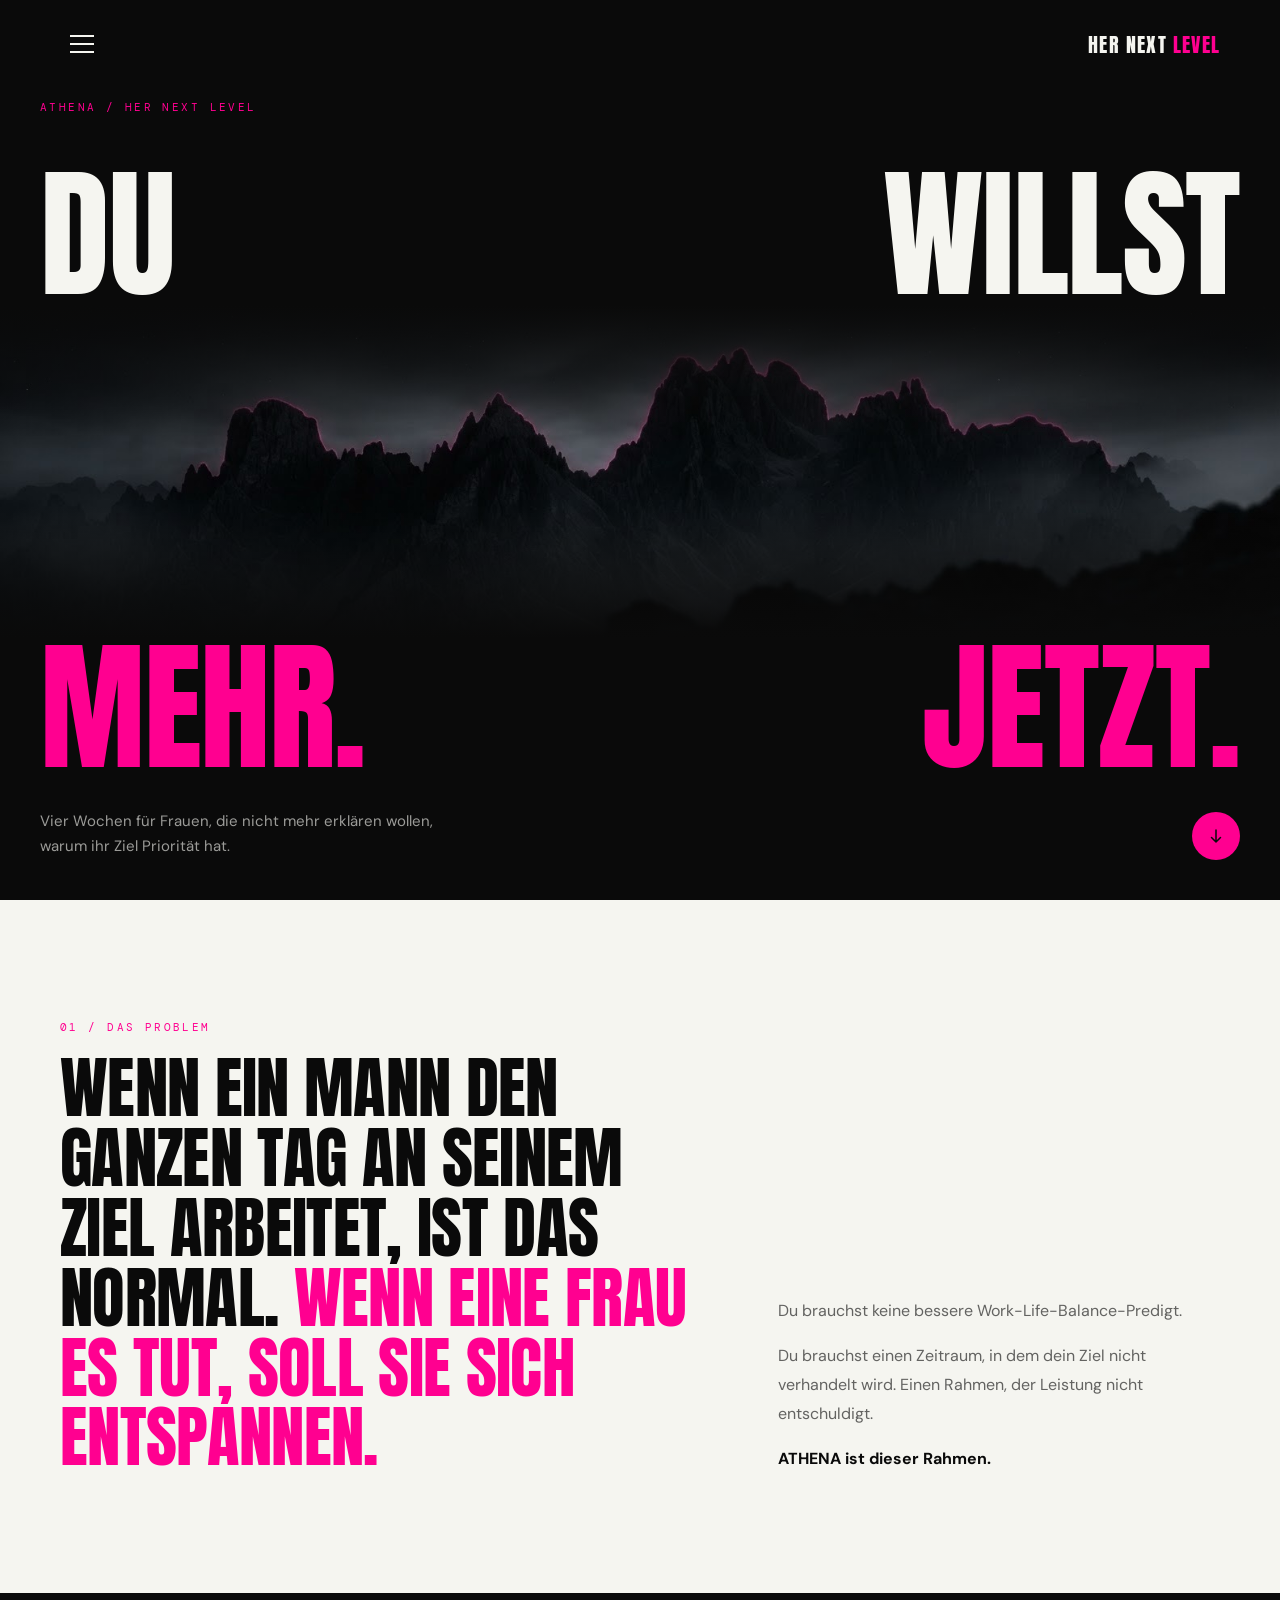
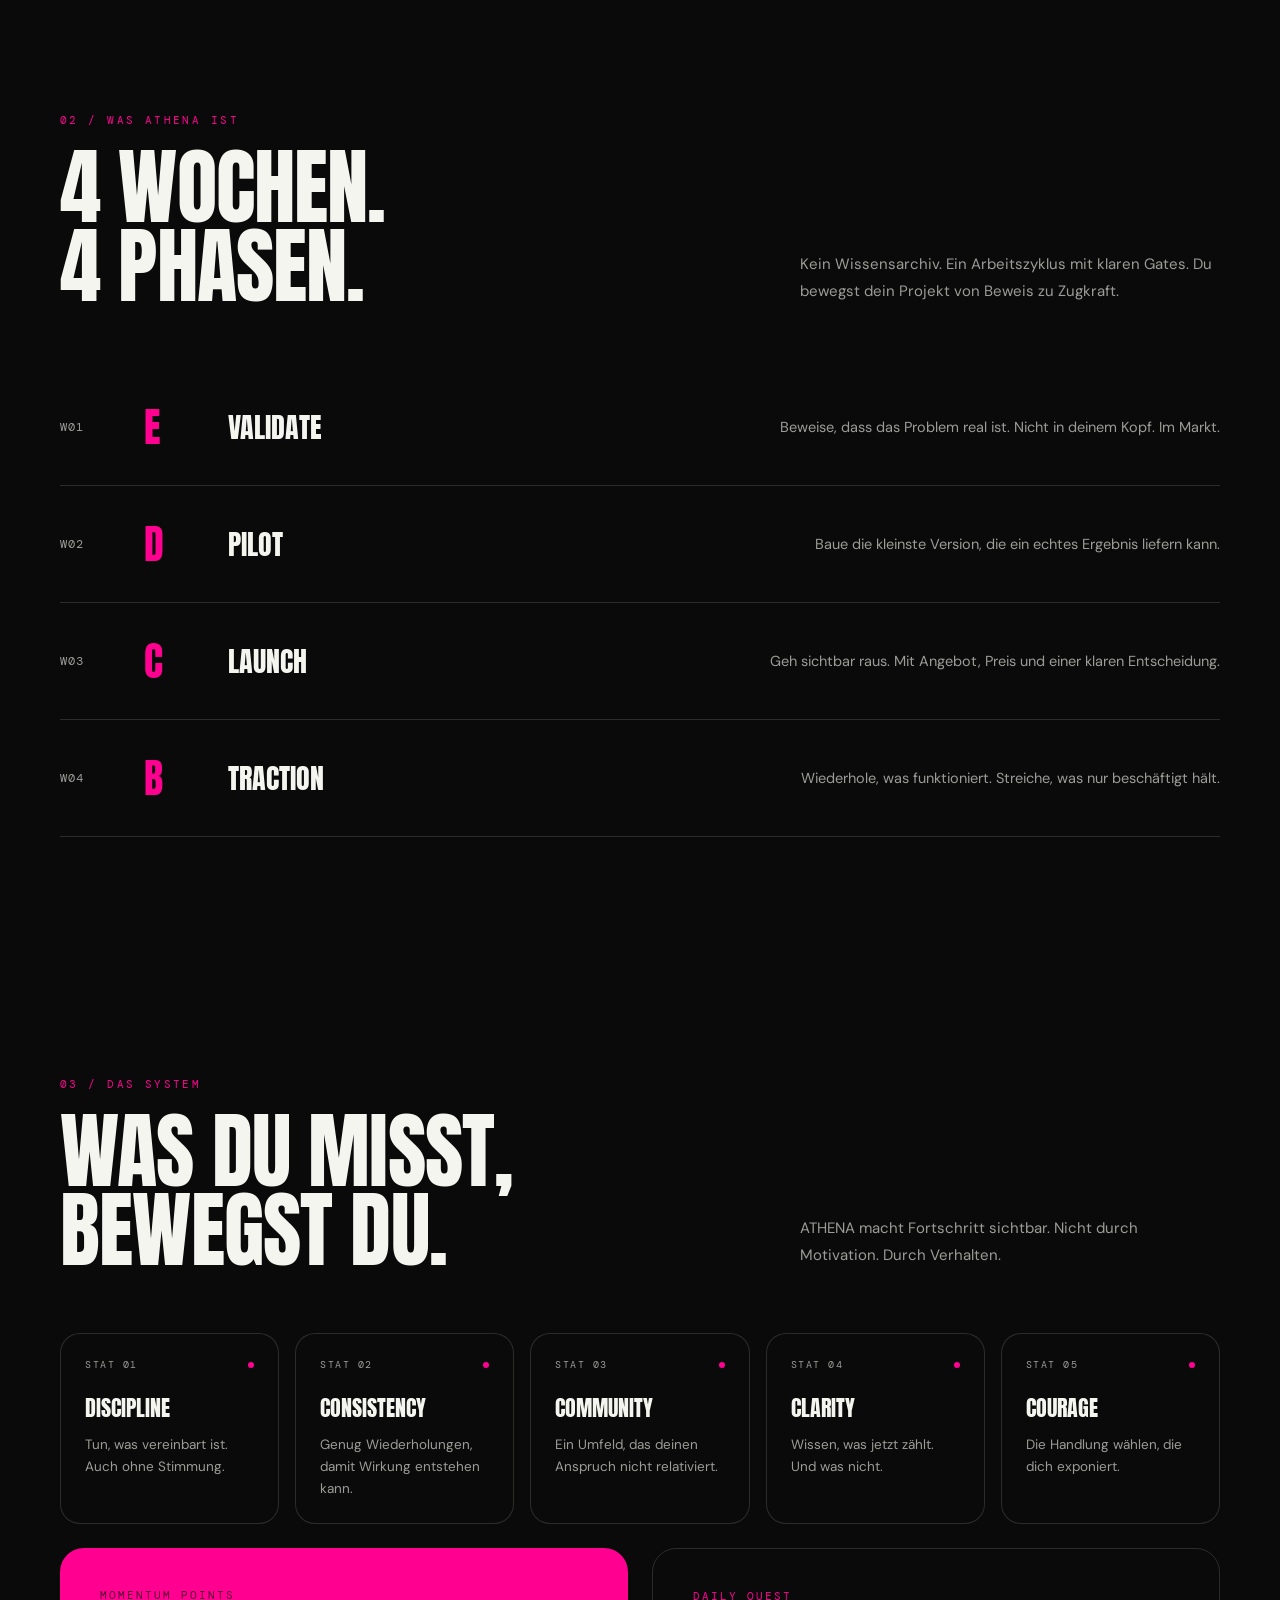
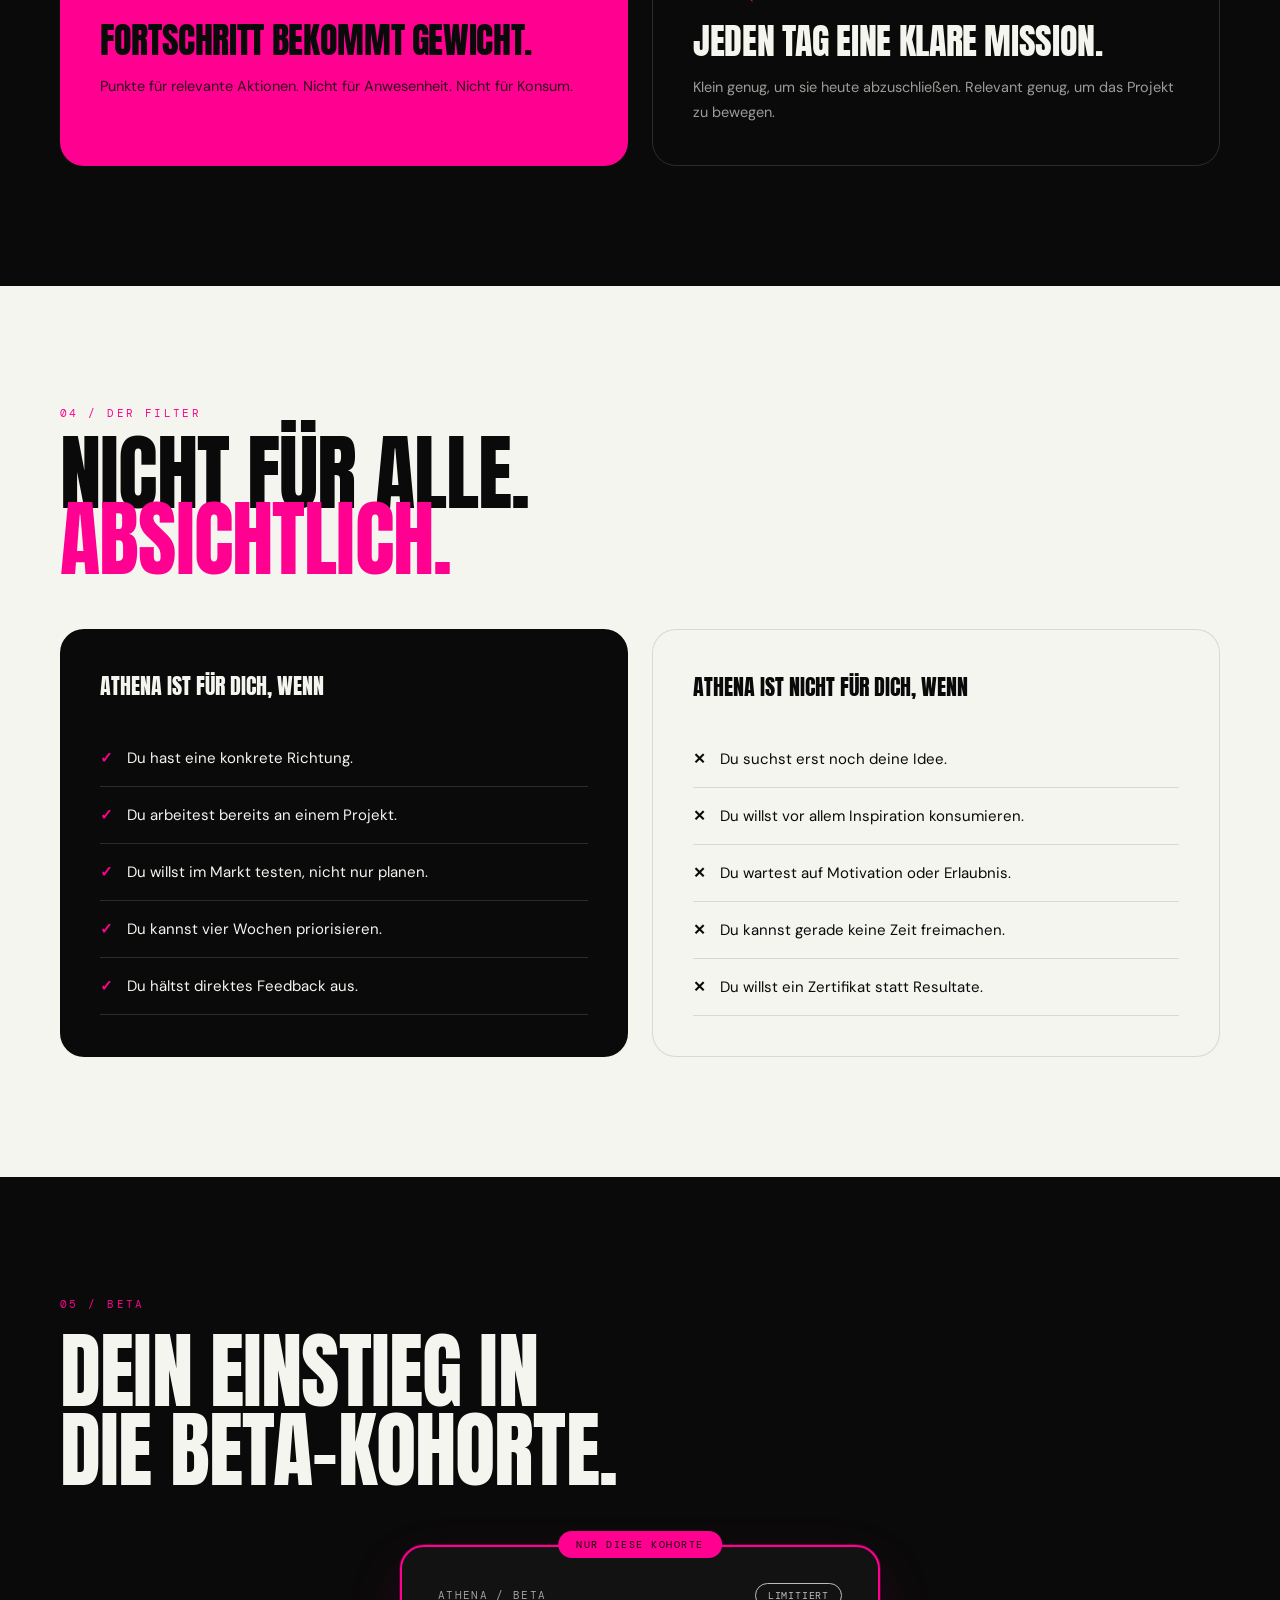
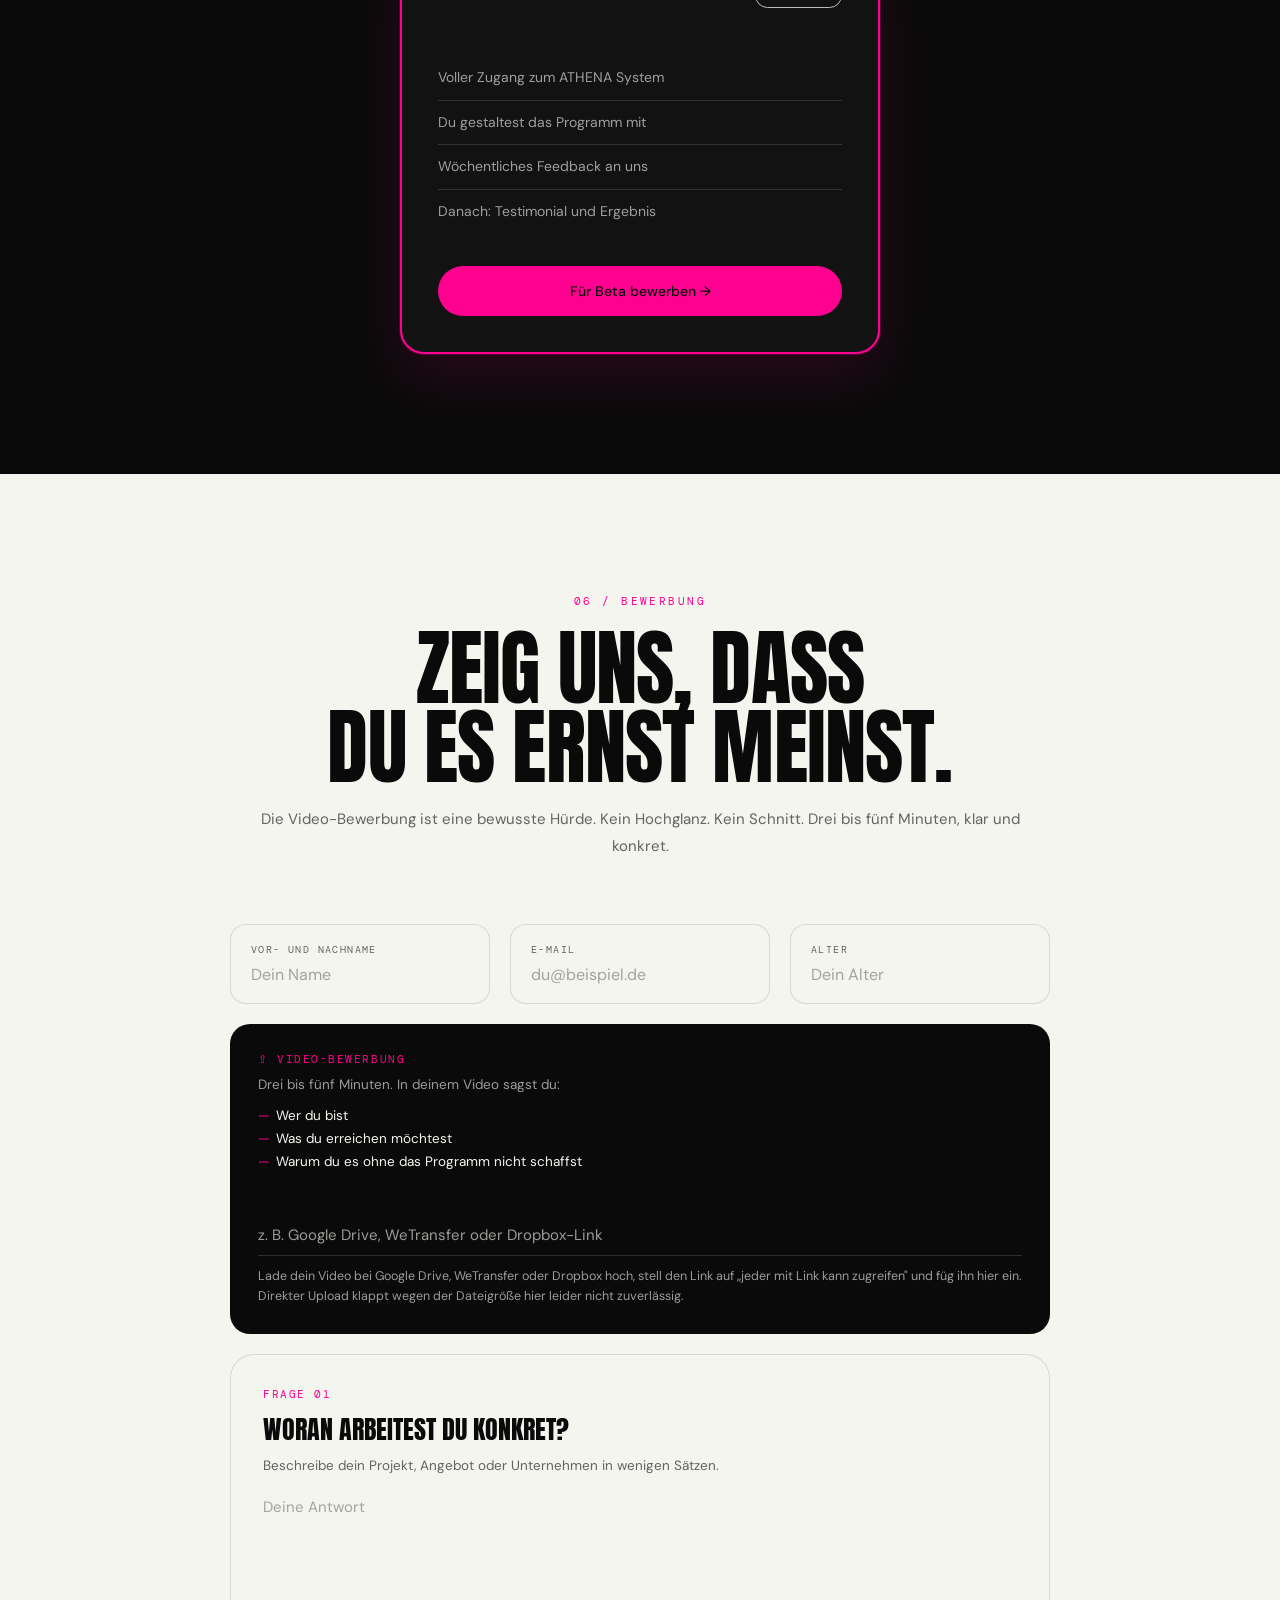
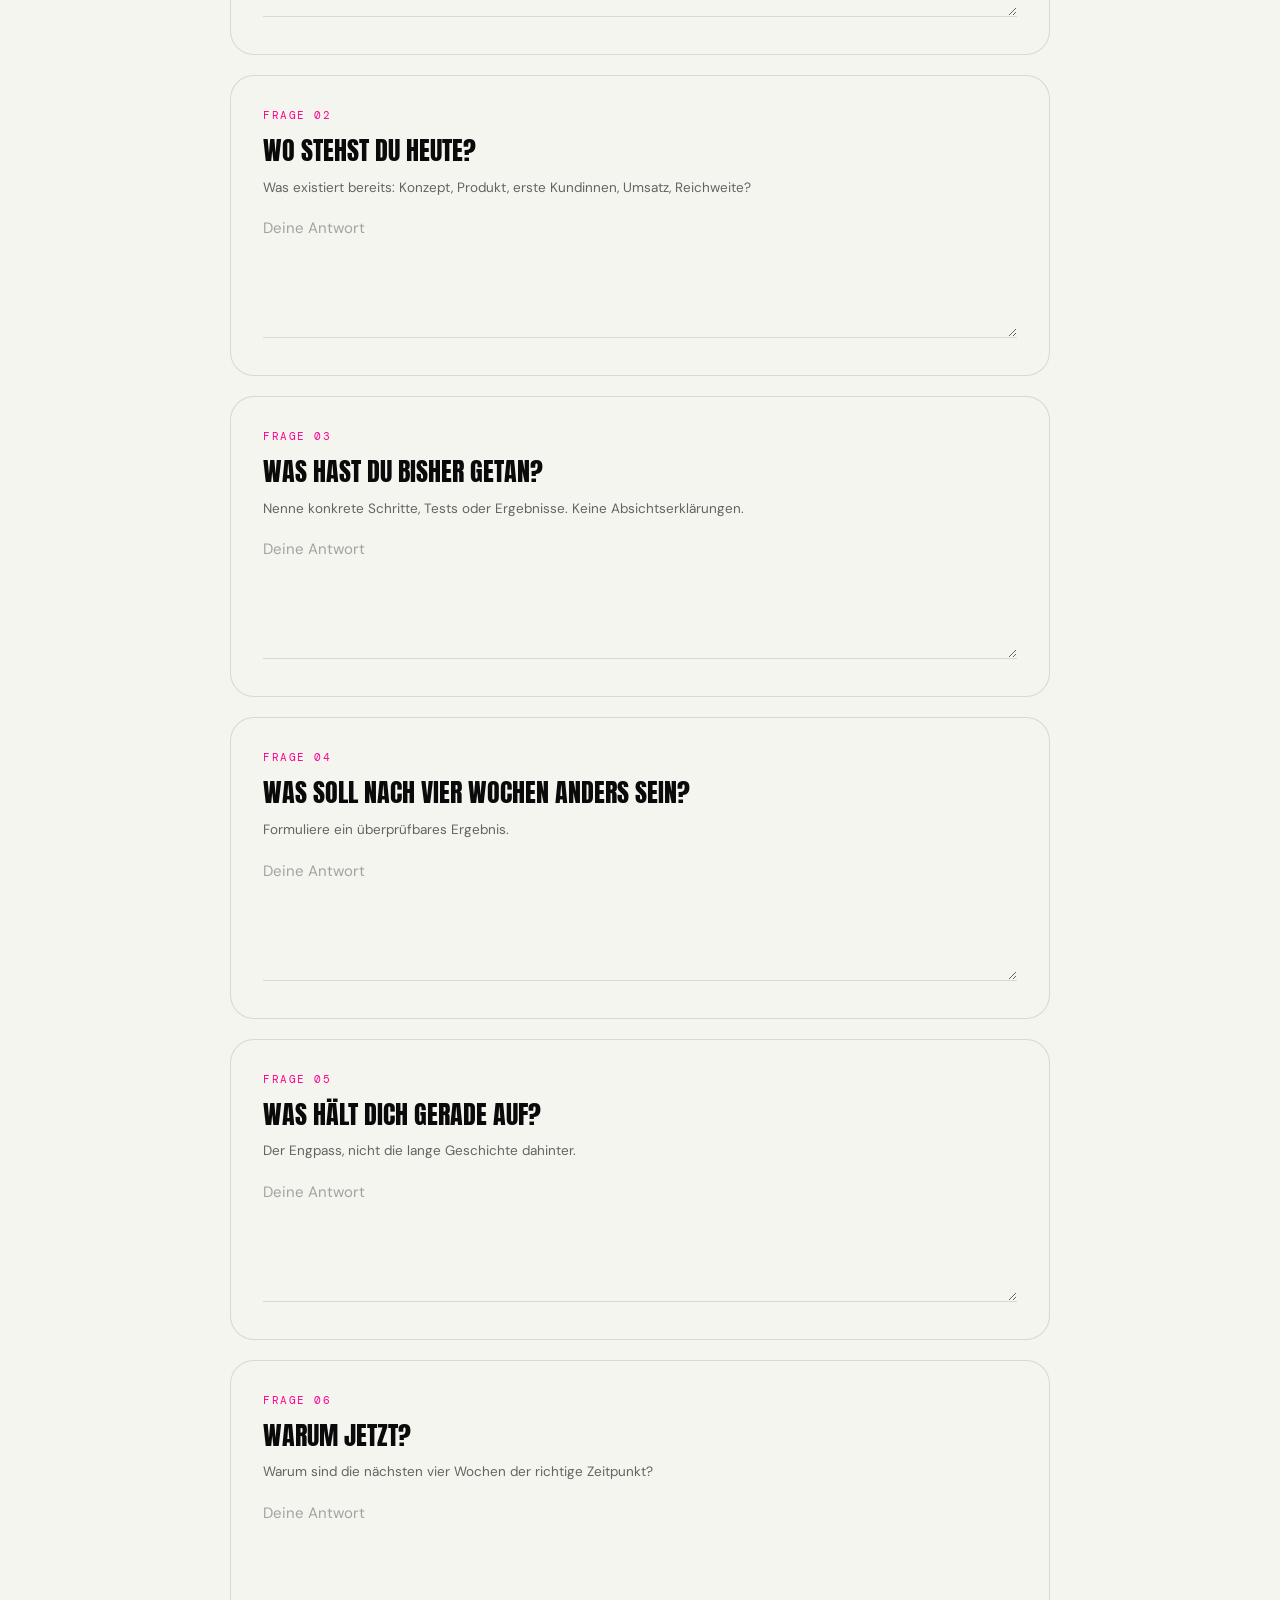
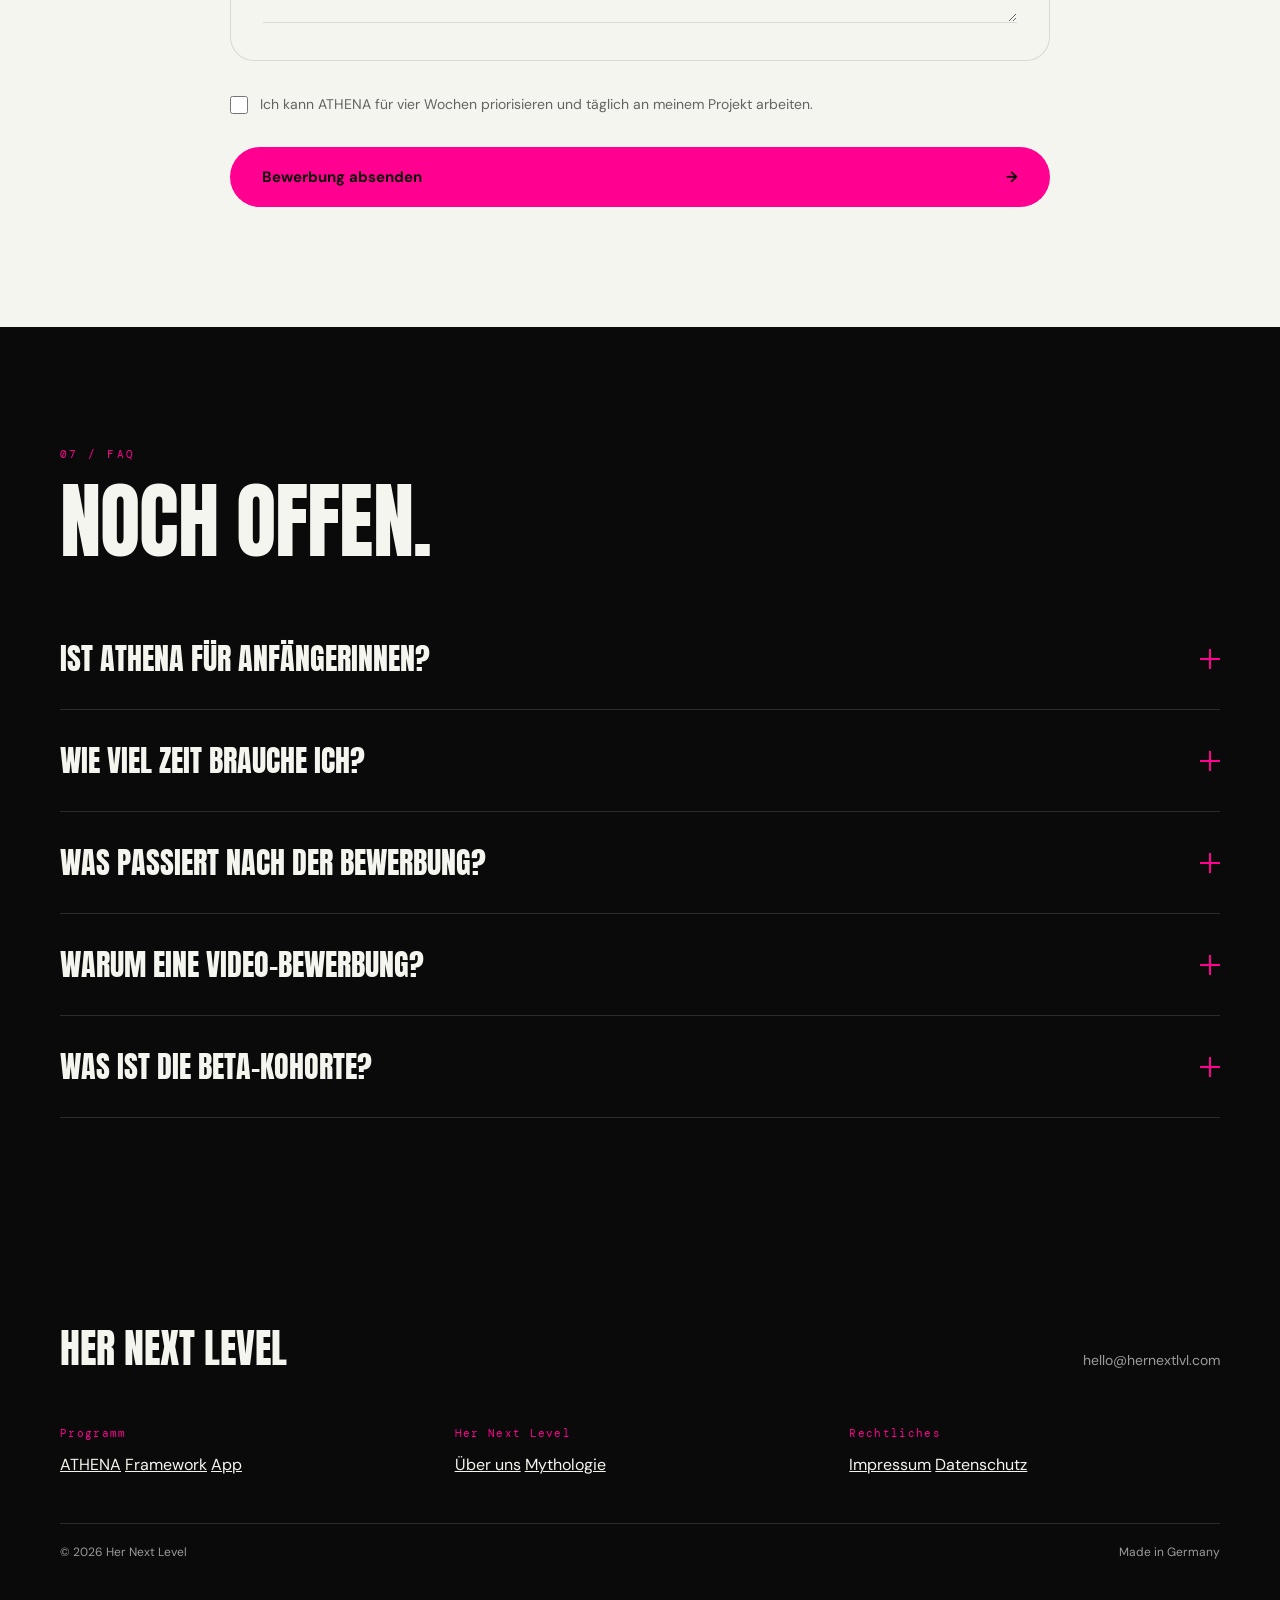
==== index.html @ 787f0a8a "Favicon (Logo-Icon) auf allen Seiten einbinden" ====
<!DOCTYPE html>
<html lang="de">
<head>
<meta charset="UTF-8">
<meta name="viewport" content="width=device-width, initial-scale=1.0">
<title>ATHENA — Her Next Level</title>
<link rel="icon" type="image/png" href="assets/images/favicon.png">
<meta name="description" content="Vier Wochen für Frauen, die nicht mehr erklären wollen, warum ihr Ziel Priorität hat.">
<link rel="preconnect" href="https://fonts.googleapis.com">
<link href="https://fonts.googleapis.com/css2?family=Anton&family=DM+Sans:wght@400;500;700&family=DM+Mono:wght@400;500&display=swap" rel="stylesheet">
<style>
  :root {
    --pink:      #FF0090;
    --black:     #0A0A0A;
    --cream:     #F5F5F0;
    --card-dark: #121212;
    --line-dark: rgba(245,245,240,0.14);
    --line-light:rgba(10,10,10,0.12);
    --muted-dark: rgba(245,245,240,0.62);
    --muted-light:rgba(10,10,10,0.62);
  }
  * { margin:0; padding:0; box-sizing:border-box; }
  html { scroll-behavior:smooth; overflow-x:hidden; }
  body { background:var(--black); color:var(--cream); font-family:'DM Sans',sans-serif; font-weight:400; }
  img { max-width:100%; display:block; }
  a { color:inherit; }
  button, input, textarea { font-family:inherit; }

  .container { max-width:1240px; margin:0 auto; padding:0 40px; }
  @media (max-width:640px) { .container { padding:0 24px; } }

  h1,h2,h3,.headline {
    font-family:'Anton',sans-serif; text-transform:uppercase;
    line-height:0.95; letter-spacing:-0.01em; font-weight:400;
  }
  .headline { font-size:clamp(48px,6.5vw,104px); }
  .eyebrow {
    font-family:'DM Mono',monospace; font-size:11px; letter-spacing:0.22em;
    text-transform:uppercase; color:var(--pink);
    margin-bottom:20px;
  }

  section.section { padding:120px 0; position:relative; }
  @media (max-width:640px) { section.section { padding:72px 0; } }
  .section-dark { background:var(--black); color:var(--cream); }
  .section-light { background:var(--cream); color:var(--black); }

  .reveal { opacity:0; transform:translateY(24px); transition:opacity .5s ease, transform .5s ease; }
  .reveal.visible { opacity:1; transform:translateY(0); }

  /* Scroll progress bar */
  #scroll-track { position:fixed; top:0; right:0; width:4px; height:100%; z-index:200; pointer-events:none; }
  #scroll-bar { width:100%; height:0%; background:var(--pink); }

  /* ============ HERO ============ */
  .hero {
    min-height:100svh; display:flex; flex-direction:column; justify-content:space-between;
    padding:32px 0 40px; background:var(--black);
  }
  .hero-eyebrow { padding:0 40px; }
  @media (max-width:640px) { .hero-eyebrow { padding:0 24px; } }
  .hero-mid { display:flex; flex-direction:column; gap:0; }
  .hero-row {
    display:flex; justify-content:space-between; align-items:center; width:100%;
    padding:0 40px; gap:16px;
  }
  @media (max-width:640px) { .hero-row { padding:0 24px; } }
  .hero-row span { font-family:'Anton',sans-serif; text-transform:uppercase; line-height:0.88; letter-spacing:-0.01em; font-size:clamp(64px,11vw,190px); }
  .hero-row.cream span { color:var(--cream); }
  .hero-row.pink span { color:var(--pink); }

  .hero-image-band {
    width:100%; height:clamp(180px,26vw,340px); position:relative; overflow:hidden; margin:8px 0;
  }
  .hero-image-band img { width:100%; height:100%; object-fit:cover; object-position:center 55%; }
  .hero-image-band::before, .hero-image-band::after {
    content:''; position:absolute; left:0; right:0; height:40%; pointer-events:none;
  }
  .hero-image-band::before { top:0; background:linear-gradient(to bottom, var(--black), transparent); }
  .hero-image-band::after { bottom:0; background:linear-gradient(to top, var(--black), transparent); }

  .hero-bottom { display:flex; justify-content:space-between; align-items:flex-end; padding:0 40px; gap:24px; }
  @media (max-width:640px) { .hero-bottom { padding:0 24px; } }
  .hero-sub { max-width:420px; font-size:15px; line-height:1.7; color:var(--muted-dark); }
  .scroll-btn {
    flex-shrink:0; width:48px; height:48px; border-radius:50%; background:var(--pink); border:none;
    display:flex; align-items:center; justify-content:center; cursor:pointer; transition:transform .2s;
  }
  .scroll-btn:hover { transform:translateY(3px); }
  .scroll-btn svg { width:18px; height:18px; }

  /* ============ 01 / DAS PROBLEM ============ */
  .problem-grid { display:grid; grid-template-columns:60fr 40fr; gap:56px; align-items:end; }
  @media (max-width:900px) { .problem-grid { grid-template-columns:1fr; gap:32px; } }
  .problem-headline { font-size:clamp(40px,5.2vw,72px); line-height:1.05; }
  .problem-headline .black-part { color:var(--black); }
  .problem-headline .pink-part { color:var(--pink); }
  .problem-copy { font-size:16px; line-height:1.8; color:var(--muted-light); }
  .problem-copy p + p { margin-top:16px; }
  .problem-copy strong { font-weight:700; color:var(--black); }

  /* ============ 02 / WAS ATHENA IST ============ */
  .wai-top { display:grid; grid-template-columns:auto 1fr; gap:40px; align-items:end; margin-bottom:64px; }
  @media (max-width:900px) { .wai-top { grid-template-columns:1fr; gap:20px; } }
  .wai-sub { font-size:15px; line-height:1.8; color:var(--muted-dark); max-width:420px; justify-self:end; }
  @media (max-width:900px) { .wai-sub { justify-self:start; } }

  .phase-row {
    display:grid; grid-template-columns:60px 60px 200px 1fr; align-items:center; gap:24px;
    padding:28px 0; border-bottom:1px solid var(--line-dark); transition:background .2s, transform .2s;
  }
  .phase-row:hover { background:rgba(245,245,240,0.03); transform:translateX(4px); }
  .phase-week { font-family:'DM Mono',monospace; font-size:12px; letter-spacing:0.1em; color:var(--muted-dark); }
  .phase-rank { font-family:'Anton',sans-serif; font-size:40px; color:var(--pink); transition:color .2s; }
  .phase-row:hover .phase-rank { filter:brightness(1.35); }
  .phase-name { font-family:'Anton',sans-serif; font-size:28px; text-transform:uppercase; color:var(--cream); }
  .phase-desc { font-size:14.5px; line-height:1.7; color:var(--muted-dark); text-align:right; }
  @media (max-width:700px) {
    .phase-row { grid-template-columns:40px 40px 1fr; row-gap:8px; }
    .phase-desc { grid-column:1/-1; text-align:left; }
  }

  /* ============ 03 / DAS SYSTEM ============ */
  .stats-row { display:grid; grid-template-columns:repeat(5,1fr); gap:16px; margin-bottom:24px; }
  @media (max-width:960px) { .stats-row { grid-template-columns:repeat(3,1fr); } }
  @media (max-width:640px) { .stats-row { grid-template-columns:1fr; } }
  .stat-card { background:var(--black); border:1px solid var(--line-dark); border-radius:20px; padding:24px; }
  .stat-head { display:flex; justify-content:space-between; align-items:center; margin-bottom:20px; }
  .stat-tag { font-family:'DM Mono',monospace; font-size:10px; letter-spacing:0.15em; color:var(--muted-dark); }
  .stat-dot { width:6px; height:6px; border-radius:50%; background:var(--pink); }
  .stat-name { font-family:'Anton',sans-serif; font-size:22px; text-transform:uppercase; margin-bottom:10px; }
  .stat-text { font-size:13.5px; line-height:1.6; color:var(--muted-dark); }

  .boxes-row { display:grid; grid-template-columns:1fr 1fr; gap:24px; }
  @media (max-width:760px) { .boxes-row { grid-template-columns:1fr; } }
  .big-box { border-radius:24px; padding:40px; }
  .big-box.pink-box { background:var(--pink); color:var(--black); }
  .big-box.dark-box { background:transparent; border:1px solid var(--line-dark); color:var(--cream); }
  .big-box-label { font-family:'DM Mono',monospace; font-size:11px; letter-spacing:0.18em; text-transform:uppercase; margin-bottom:20px; }
  .big-box.pink-box .big-box-label { color:var(--black); opacity:0.7; }
  .big-box.dark-box .big-box-label { color:var(--pink); }
  .big-box-title { font-family:'Anton',sans-serif; font-size:clamp(26px,3vw,36px); text-transform:uppercase; line-height:1; margin-bottom:16px; }
  .big-box-text { font-size:14.5px; line-height:1.7; }
  .big-box.pink-box .big-box-text { opacity:0.85; }
  .big-box.dark-box .big-box-text { color:var(--muted-dark); }

  /* ============ 04 / DER FILTER ============ */
  .filter-headline { line-height:0.8; }
  .filter-headline .black-part { color:var(--black); }
  .filter-headline .pink-part { color:var(--pink); }
  .filter-cards { display:grid; grid-template-columns:1fr 1fr; gap:24px; margin-top:56px; }
  @media (max-width:760px) { .filter-cards { grid-template-columns:1fr; } }
  .filter-card { border-radius:24px; padding:40px; }
  .filter-card.dark { background:var(--black); color:var(--cream); }
  .filter-card.light { background:var(--cream); color:var(--black); border:1px solid var(--line-light); }
  .filter-card-title { font-family:'Anton',sans-serif; font-size:22px; text-transform:uppercase; margin-bottom:28px; }
  .filter-list { list-style:none; }
  .filter-list li {
    display:flex; align-items:flex-start; gap:14px; padding:16px 0; font-size:15px; line-height:1.6;
  }
  .filter-card.dark .filter-list li { border-bottom:1px solid var(--line-dark); color:var(--cream); }
  .filter-card.light .filter-list li { border-bottom:1px solid var(--line-light); color:var(--black); }
  .filter-list li:last-child { border-bottom:none; }
  .filter-mark { flex-shrink:0; font-weight:700; }
  .filter-card.dark .filter-mark { color:var(--pink); }
  .filter-card.light .filter-mark { color:var(--black); }

  /* ============ 05 / BETA ============ */
  .prices-top { display:flex; justify-content:space-between; align-items:flex-end; gap:24px; margin-bottom:56px; }
  @media (max-width:700px) { .prices-top { flex-direction:column; align-items:flex-start; gap:12px; } }

  .price-cards { display:grid; grid-template-columns:repeat(3,1fr); gap:24px; }
  @media (max-width:960px) { .price-cards { grid-template-columns:1fr; } }
  .price-cards--single { grid-template-columns:1fr; max-width:480px; margin:0 auto; }
  .price-card { border-radius:24px; padding:36px; position:relative; display:flex; flex-direction:column; }
  .price-card.beta {
    background:var(--card-dark); color:var(--cream);
    border:2px solid var(--pink);
    box-shadow:0 0 0 1px rgba(255,0,144,.25), 0 24px 60px rgba(255,0,144,.12);
  }
  .beta-tag {
    position:absolute; top:-16px; left:50%; transform:translateX(-50%);
    background:var(--pink); color:var(--black); font-family:'DM Mono',monospace;
    font-size:10px; letter-spacing:0.15em; text-transform:uppercase;
    padding:7px 18px; border-radius:999px; white-space:nowrap;
  }
  .price-head { display:flex; justify-content:space-between; align-items:center; margin-bottom:32px; gap:12px; }
  .price-label { font-family:'DM Mono',monospace; font-size:11px; letter-spacing:0.12em; text-transform:uppercase; color:var(--muted-dark); }
  .price-badge {
    font-family:'DM Mono',monospace; font-size:10px; letter-spacing:0.08em; text-transform:uppercase;
    border:1px solid currentColor; border-radius:999px; padding:5px 12px; white-space:nowrap; opacity:0.75;
  }
  .price-spacer { margin-bottom:16px; }
  .price-list { list-style:none; margin-bottom:32px; flex-grow:1; }
  .price-list li {
    font-size:14px; line-height:1.7; padding:10px 0; border-bottom:1px solid; border-color:var(--line-dark); color:var(--muted-dark);
  }
  .price-list li:last-child { border-bottom:none; }
  .price-cta {
    display:flex; align-items:center; justify-content:center; gap:8px;
    border:none; border-radius:999px; padding:16px 24px; font-size:14px; font-weight:500;
    cursor:pointer; transition:opacity .2s; width:100%;
    background:var(--pink); color:var(--black);
  }
  .price-cta:hover { opacity:0.85; }

  /* ============ 06 / BEWERBUNG ============ */
  .bewerbung-head { text-align:center; max-width:760px; margin:0 auto 64px; }
  .bewerbung-headline .black-part { color:var(--black); }
  .bewerbung-sub { font-size:15px; line-height:1.8; color:var(--muted-light); margin-top:20px; }

  .plan-indicator {
    text-align:center; font-family:'DM Mono',monospace; font-size:12px; letter-spacing:0.1em;
    color:var(--black); margin-bottom:24px; text-transform:uppercase;
  }
  .plan-indicator strong { color:var(--pink); }

  form#athena-form { max-width:820px; margin:0 auto; }
  .form-row-2 { display:grid; grid-template-columns:1fr 1fr; gap:20px; margin-bottom:20px; }
  @media (max-width:640px) { .form-row-2 { grid-template-columns:1fr; } }
  .form-row-3 { display:grid; grid-template-columns:1fr 1fr 1fr; gap:20px; margin-bottom:20px; }
  @media (max-width:700px) { .form-row-3 { grid-template-columns:1fr; } }
  .field-card input[type="number"] {
    width:100%; border:none; background:transparent; font-size:16px; color:var(--black); outline:none;
  }
  .field-card input[type="number"]::placeholder { color:rgba(10,10,10,0.35); }
  .field-card { border:1px solid var(--line-light); border-radius:16px; padding:18px 20px; background:var(--cream); }
  .field-label {
    display:block; font-family:'DM Mono',monospace; font-size:10px; letter-spacing:0.14em;
    text-transform:uppercase; color:var(--muted-light); margin-bottom:8px;
  }
  .field-card input[type="text"], .field-card input[type="email"] {
    width:100%; border:none; background:transparent; font-size:16px; color:var(--black); outline:none;
  }
  .field-card input::placeholder { color:rgba(10,10,10,0.35); }

  .upload-card { background:var(--black); color:var(--cream); border-radius:20px; padding:28px; margin-bottom:20px; }
  .upload-label { font-family:'DM Mono',monospace; font-size:11px; letter-spacing:0.14em; text-transform:uppercase; color:var(--pink); margin-bottom:10px; }
  .upload-text { font-size:13.5px; color:var(--muted-dark); margin-bottom:12px; }
  .upload-checklist { list-style:none; margin-bottom:20px; }
  .upload-checklist li { font-size:13.5px; line-height:1.7; color:var(--cream); padding-left:18px; position:relative; }
  .upload-checklist li::before { content:'—'; position:absolute; left:0; color:var(--pink); }
  .video-link-input {
    width:100%; border:none; border-bottom:1px solid var(--line-dark); background:transparent;
    font-family:'DM Sans',sans-serif; font-size:15px; color:var(--cream); outline:none; padding:10px 0;
  }
  .video-link-input::placeholder { color:var(--muted-dark); }
  .upload-hint { font-size:12.5px; color:var(--muted-dark); line-height:1.6; margin-top:10px; }

  .age-error { font-size:13px; color:var(--pink); margin-top:-8px; margin-bottom:20px; }

  .q-card {
    background:var(--cream); border:1px solid var(--line-light); border-radius:24px;
    padding:32px; margin-bottom:20px;
  }
  .q-num { font-family:'DM Mono',monospace; font-size:11px; letter-spacing:0.14em; color:var(--pink); margin-bottom:14px; }
  .q-text { font-family:'Anton',sans-serif; font-size:clamp(20px,2.4vw,26px); text-transform:uppercase; color:var(--black); line-height:1.1; margin-bottom:12px; }
  .q-hint { font-size:13.5px; color:var(--muted-light); line-height:1.6; margin-bottom:20px; }
  .q-card textarea {
    width:100%; min-height:120px; resize:vertical; border:none; border-bottom:1px solid var(--line-light);
    background:transparent; font-family:'DM Sans',sans-serif; font-size:15px; color:var(--black);
    outline:none; padding-bottom:12px;
  }
  .q-card textarea::placeholder { color:rgba(10,10,10,0.35); }

  .consent-row { display:flex; align-items:flex-start; gap:12px; margin:32px 0; }
  .consent-row input[type="checkbox"] { margin-top:3px; width:18px; height:18px; accent-color:var(--pink); flex-shrink:0; }
  .consent-row label { font-size:14px; line-height:1.6; color:var(--muted-light); }

  .submit-btn {
    width:100%; border:none; border-radius:999px; background:var(--pink); color:var(--black);
    padding:20px 32px; font-size:15px; font-weight:700; cursor:pointer;
    display:flex; align-items:center; justify-content:space-between; transition:opacity .2s;
  }
  .submit-btn:hover { opacity:0.85; }

  /* ============ 07 / FAQ ============ */
  .faq-item { border-bottom:1px solid var(--line-dark); }
  .faq-question {
    width:100%; background:none; border:none; cursor:pointer; text-align:left;
    display:flex; justify-content:space-between; align-items:center; gap:24px; padding:28px 0;
  }
  .faq-question span.faq-text {
    font-family:'Anton',sans-serif; font-size:clamp(20px,2.6vw,30px); text-transform:uppercase; color:var(--cream);
  }
  .faq-icon { position:relative; width:20px; height:20px; flex-shrink:0; }
  .faq-icon::before, .faq-icon::after {
    content:''; position:absolute; background:var(--pink); top:50%; left:50%; transform:translate(-50%,-50%);
  }
  .faq-icon::before { width:20px; height:2px; }
  .faq-icon::after { width:2px; height:20px; transition:transform .25s ease, opacity .25s ease; }
  .faq-item.open .faq-icon::after { transform:translate(-50%,-50%) rotate(90deg); opacity:0; }
  .faq-answer { max-height:0; overflow:hidden; transition:max-height .3s ease; }
  .faq-answer p { font-size:15px; line-height:1.8; color:var(--muted-dark); padding-bottom:28px; max-width:760px; }

  /* ============ NAV V2 (burger) ============ */
  .site-nav-v2 { position:fixed; top:0; left:0; right:0; z-index:1000; padding:22px 0; transition:background .3s, border-color .3s; border-bottom:1px solid transparent; }
  .site-nav-v2 .container { display:flex; align-items:center; justify-content:space-between; }
  .site-nav-v2.scrolled { background:rgba(10,10,10,0.92); backdrop-filter:blur(12px); border-color:var(--line-dark); }
  .nav-logo-v2 { font-family:'Anton',sans-serif; font-size:20px; letter-spacing:0.06em; text-transform:uppercase; color:var(--cream); text-decoration:none; }
  .nav-logo-v2 .pink { color:var(--pink); }

  .burger-btn { width:44px; height:44px; display:flex; align-items:center; justify-content:center; flex-direction:column; gap:6px; background:none; border:none; cursor:pointer; position:relative; z-index:1002; }
  .burger-btn span { width:24px; height:2px; background:var(--cream); display:block; transition:transform .3s ease, opacity .3s ease; }
  .burger-btn.open span:nth-child(1) { transform:translateY(8px) rotate(45deg); }
  .burger-btn.open span:nth-child(2) { opacity:0; }
  .burger-btn.open span:nth-child(3) { transform:translateY(-8px) rotate(-45deg); }

  .nav-overlay {
    position:fixed; inset:0; z-index:1001; background:var(--black);
    transform:translateX(100%); transition:transform .4s cubic-bezier(.7,0,.2,1);
    display:flex; flex-direction:column; justify-content:space-between;
    padding:120px 40px 40px; overflow-y:auto;
  }
  .nav-overlay.open { transform:translateX(0); }
  @media (max-width:640px) { .nav-overlay { padding:110px 24px 32px; } }

  .nav-overlay-links { display:flex; flex-direction:column; gap:6px; }
  .nav-overlay-links a {
    font-family:'Anton',sans-serif; font-size:clamp(36px,6vw,68px); text-transform:uppercase;
    color:var(--cream); text-decoration:none; position:relative; display:inline-flex; align-items:baseline; gap:16px;
    width:fit-content; opacity:0; transform:translateY(20px); transition:opacity .3s ease, transform .3s ease, color .2s ease;
  }
  .nav-overlay.open .nav-overlay-links a { opacity:1; transform:translateY(0); }
  .nav-overlay-links a .nav-num { font-family:'DM Mono',monospace; font-size:11px; color:var(--pink); }
  .nav-overlay-links a::after {
    content:''; position:absolute; left:0; bottom:6px; width:0; height:2px; background:var(--pink); transition:width .25s ease;
  }
  .nav-overlay-links a:hover::after { width:100%; }
  .nav-overlay-links a:hover { color:var(--pink); }
  .nav-overlay-links a.active { color:var(--pink); }
  .nav-dot { display:none; width:8px; height:8px; border-radius:50%; background:var(--pink); }
  .nav-overlay-links a.active .nav-dot { display:inline-block; }
  @media (max-width:640px) { .nav-overlay-links a { font-size:clamp(32px,9vw,48px); } }

  .nav-overlay-foot { display:flex; justify-content:space-between; align-items:flex-end; flex-wrap:wrap; gap:24px; }
  .nav-overlay-meta { font-family:'DM Mono',monospace; font-size:11px; color:var(--muted-dark); display:flex; gap:16px; flex-wrap:wrap; }
  .nav-overlay-meta a { color:var(--muted-dark); text-decoration:none; }
  .nav-overlay-meta a:hover { color:var(--cream); }
  .nav-overlay-cta {
    display:inline-flex; align-items:center; gap:8px; background:var(--pink); color:var(--black);
    border-radius:999px; padding:14px 26px; font-size:14px; font-weight:500; text-decoration:none; white-space:nowrap;
  }
  @media (max-width:640px) { .nav-overlay-foot { flex-direction:column; align-items:stretch; } .nav-overlay-cta { justify-content:center; } }

  body.menu-open { overflow:hidden; }

  /* ============ FOOTER V2 ============ */
  footer.site-footer-v2 { background:var(--black); color:var(--cream); padding:80px 0 40px; }
  .footer-row1 { display:flex; justify-content:space-between; align-items:baseline; flex-wrap:wrap; gap:16px; margin-bottom:48px; }
  .footer-brand-v2 { font-family:'Anton',sans-serif; font-size:clamp(28px,4vw,40px); text-transform:uppercase; }
  .footer-email-v2 { font-size:14px; color:var(--muted-dark); }
  .footer-cols { display:grid; grid-template-columns:repeat(3,1fr); gap:24px; margin-bottom:48px; }
  @media (max-width:700px) { .footer-cols { grid-template-columns:1fr; gap:32px; } }
  .footer-col-label { font-family:'DM Mono',monospace; font-size:11px; letter-spacing:0.12em; color:var(--pink); margin-bottom:14px; }
  .footer-col a { display:block; font-size:14px; color:var(--muted-dark); text-decoration:none; margin-bottom:8px; transition:color .2s; }
  .footer-col a:hover { color:var(--cream); }
  .footer-line-v2 { height:1px; background:var(--line-dark); margin-bottom:20px; }
  .footer-bottom-row { display:flex; justify-content:space-between; font-size:12px; color:var(--muted-dark); flex-wrap:wrap; gap:8px; }
</style>
</head>
<body>

<div id="scroll-track"><div id="scroll-bar"></div></div>

<nav class="site-nav-v2" id="siteNav">
  <div class="container">
    <button class="burger-btn" id="burgerBtn" aria-label="Menü öffnen" aria-expanded="false">
      <span></span><span></span><span></span>
    </button>
    <a href="index.html" class="nav-logo-v2">HER NEXT <span class="pink">LEVEL</span></a>
  </div>
</nav>

<div class="nav-overlay" id="navOverlay">
  <div class="nav-overlay-links">
    <a href="index.html" class="active"><span class="nav-dot"></span><span class="nav-num">01</span>&nbsp;ATHENA</a>
    <a href="ueber-uns.html"><span class="nav-dot"></span><span class="nav-num">02</span>&nbsp;ÜBER UNS</a>
    <a href="framework.html"><span class="nav-dot"></span><span class="nav-num">03</span>&nbsp;FRAMEWORK</a>
    <a href="mythologie.html"><span class="nav-dot"></span><span class="nav-num">04</span>&nbsp;MYTHOLOGIE</a>
    <a href="app.html"><span class="nav-dot"></span><span class="nav-num">05</span>&nbsp;APP</a>
  </div>
  <div class="nav-overlay-foot">
    <div class="nav-overlay-meta">
      <a href="mailto:hello@hernextlvl.com">hello@hernextlvl.com</a>
      <a href="impressum.html">Impressum</a>
      <a href="datenschutz.html">Datenschutz</a>
    </div>
    <a href="index.html#bewerbung" class="nav-overlay-cta">Für ATHENA bewerben →</a>
  </div>
</div>

<!-- HERO -->
<section class="hero" style="padding-top:100px;">
  <p class="eyebrow hero-eyebrow">ATHENA / HER NEXT LEVEL</p>

  <div class="hero-mid">
    <div class="hero-row cream"><span>DU</span><span>WILLST</span></div>
    <div class="hero-image-band"><img src="./Bild.jpg" alt=""></div>
    <div class="hero-row pink"><span>MEHR.</span><span>JETZT.</span></div>
  </div>

  <div class="hero-bottom">
    <p class="hero-sub">Vier Wochen für Frauen, die nicht mehr erklären wollen, warum ihr Ziel Priorität hat.</p>
    <button class="scroll-btn" id="heroScrollBtn" aria-label="Nach unten scrollen">
      <svg viewBox="0 0 24 24" fill="none"><path d="M12 4v16M12 20l-6-6M12 20l6-6" stroke="#0A0A0A" stroke-width="2" stroke-linecap="round" stroke-linejoin="round"/></svg>
    </button>
  </div>
</section>

<!-- 01 / DAS PROBLEM -->
<section class="section section-light" id="problem">
  <div class="container">
    <p class="eyebrow reveal">01 / DAS PROBLEM</p>
    <div class="problem-grid">
      <h2 class="problem-headline reveal">
        <span class="black-part">WENN EIN MANN DEN GANZEN TAG AN SEINEM ZIEL ARBEITET, IST DAS NORMAL.</span>
        <span class="pink-part">WENN EINE FRAU ES TUT, SOLL SIE SICH ENTSPANNEN.</span>
      </h2>
      <div class="problem-copy reveal">
        <p>Du brauchst keine bessere Work-Life-Balance-Predigt.</p>
        <p>Du brauchst einen Zeitraum, in dem dein Ziel nicht verhandelt wird. Einen Rahmen, der Leistung nicht entschuldigt.</p>
        <p><strong>ATHENA ist dieser Rahmen.</strong></p>
      </div>
    </div>
  </div>
</section>

<!-- 02 / WAS ATHENA IST -->
<section class="section section-dark">
  <div class="container">
    <p class="eyebrow reveal">02 / WAS ATHENA IST</p>
    <div class="wai-top">
      <h2 class="headline reveal">4 WOCHEN.<br>4 PHASEN.</h2>
      <p class="wai-sub reveal">Kein Wissensarchiv. Ein Arbeitszyklus mit klaren Gates. Du bewegst dein Projekt von Beweis zu Zugkraft.</p>
    </div>

    <div class="phases reveal">
      <div class="phase-row">
        <div class="phase-week">W01</div>
        <div class="phase-rank">E</div>
        <div class="phase-name">Validate</div>
        <div class="phase-desc">Beweise, dass das Problem real ist. Nicht in deinem Kopf. Im Markt.</div>
      </div>
      <div class="phase-row">
        <div class="phase-week">W02</div>
        <div class="phase-rank">D</div>
        <div class="phase-name">Pilot</div>
        <div class="phase-desc">Baue die kleinste Version, die ein echtes Ergebnis liefern kann.</div>
      </div>
      <div class="phase-row">
        <div class="phase-week">W03</div>
        <div class="phase-rank">C</div>
        <div class="phase-name">Launch</div>
        <div class="phase-desc">Geh sichtbar raus. Mit Angebot, Preis und einer klaren Entscheidung.</div>
      </div>
      <div class="phase-row">
        <div class="phase-week">W04</div>
        <div class="phase-rank">B</div>
        <div class="phase-name">Traction</div>
        <div class="phase-desc">Wiederhole, was funktioniert. Streiche, was nur beschäftigt hält.</div>
      </div>
    </div>
  </div>
</section>

<!-- 03 / DAS SYSTEM -->
<section class="section section-dark">
  <div class="container">
    <p class="eyebrow reveal">03 / DAS SYSTEM</p>
    <div class="wai-top">
      <h2 class="headline reveal">WAS DU MISST,<br>BEWEGST DU.</h2>
      <p class="wai-sub reveal">ATHENA macht Fortschritt sichtbar. Nicht durch Motivation. Durch Verhalten.</p>
    </div>

    <div class="stats-row reveal">
      <div class="stat-card">
        <div class="stat-head"><span class="stat-tag">STAT 01</span><span class="stat-dot"></span></div>
        <div class="stat-name">Discipline</div>
        <p class="stat-text">Tun, was vereinbart ist. Auch ohne Stimmung.</p>
      </div>
      <div class="stat-card">
        <div class="stat-head"><span class="stat-tag">STAT 02</span><span class="stat-dot"></span></div>
        <div class="stat-name">Consistency</div>
        <p class="stat-text">Genug Wiederholungen, damit Wirkung entstehen kann.</p>
      </div>
      <div class="stat-card">
        <div class="stat-head"><span class="stat-tag">STAT 03</span><span class="stat-dot"></span></div>
        <div class="stat-name">Community</div>
        <p class="stat-text">Ein Umfeld, das deinen Anspruch nicht relativiert.</p>
      </div>
      <div class="stat-card">
        <div class="stat-head"><span class="stat-tag">STAT 04</span><span class="stat-dot"></span></div>
        <div class="stat-name">Clarity</div>
        <p class="stat-text">Wissen, was jetzt zählt. Und was nicht.</p>
      </div>
      <div class="stat-card">
        <div class="stat-head"><span class="stat-tag">STAT 05</span><span class="stat-dot"></span></div>
        <div class="stat-name">Courage</div>
        <p class="stat-text">Die Handlung wählen, die dich exponiert.</p>
      </div>
    </div>

    <div class="boxes-row reveal">
      <div class="big-box pink-box">
        <p class="big-box-label">Momentum Points</p>
        <h3 class="big-box-title">Fortschritt bekommt Gewicht.</h3>
        <p class="big-box-text">Punkte für relevante Aktionen. Nicht für Anwesenheit. Nicht für Konsum.</p>
      </div>
      <div class="big-box dark-box">
        <p class="big-box-label">Daily Quest</p>
        <h3 class="big-box-title">Jeden Tag eine klare Mission.</h3>
        <p class="big-box-text">Klein genug, um sie heute abzuschließen. Relevant genug, um das Projekt zu bewegen.</p>
      </div>
    </div>
  </div>
</section>

<!-- 04 / DER FILTER -->
<section class="section section-light">
  <div class="container">
    <p class="eyebrow reveal">04 / DER FILTER</p>
    <h2 class="headline filter-headline reveal">
      <span class="black-part">NICHT FÜR ALLE.</span><br><span class="pink-part">ABSICHTLICH.</span>
    </h2>

    <div class="filter-cards reveal">
      <div class="filter-card dark">
        <p class="filter-card-title">ATHENA IST FÜR DICH, WENN</p>
        <ul class="filter-list">
          <li><span class="filter-mark">✓</span>Du hast eine konkrete Richtung.</li>
          <li><span class="filter-mark">✓</span>Du arbeitest bereits an einem Projekt.</li>
          <li><span class="filter-mark">✓</span>Du willst im Markt testen, nicht nur planen.</li>
          <li><span class="filter-mark">✓</span>Du kannst vier Wochen priorisieren.</li>
          <li><span class="filter-mark">✓</span>Du hältst direktes Feedback aus.</li>
        </ul>
      </div>
      <div class="filter-card light">
        <p class="filter-card-title">ATHENA IST NICHT FÜR DICH, WENN</p>
        <ul class="filter-list">
          <li><span class="filter-mark">✕</span>Du suchst erst noch deine Idee.</li>
          <li><span class="filter-mark">✕</span>Du willst vor allem Inspiration konsumieren.</li>
          <li><span class="filter-mark">✕</span>Du wartest auf Motivation oder Erlaubnis.</li>
          <li><span class="filter-mark">✕</span>Du kannst gerade keine Zeit freimachen.</li>
          <li><span class="filter-mark">✕</span>Du willst ein Zertifikat statt Resultate.</li>
        </ul>
      </div>
    </div>
  </div>
</section>

<!-- 05 / PREISE -->
<section class="section section-dark">
  <div class="container">
    <p class="eyebrow reveal">05 / BETA</p>
    <div class="prices-top">
      <h2 class="headline reveal">DEIN EINSTIEG IN<br>DIE BETA-KOHORTE.</h2>
    </div>

    <div class="price-cards price-cards--single reveal">
      <div class="price-card beta">
        <span class="beta-tag">NUR DIESE KOHORTE</span>
        <div class="price-head">
          <span class="price-label">ATHENA / BETA</span>
          <span class="price-badge">LIMITIERT</span>
        </div>
        <div class="price-spacer"></div>
        <ul class="price-list">
          <li>Voller Zugang zum ATHENA System</li>
          <li>Du gestaltest das Programm mit</li>
          <li>Wöchentliches Feedback an uns</li>
          <li>Danach: Testimonial und Ergebnis</li>
        </ul>
        <button class="price-cta" data-plan="beta" data-plan-label="ATHENA BETA">Für Beta bewerben →</button>
      </div>
    </div>
  </div>
</section>

<!-- 06 / BEWERBUNG -->
<section class="section section-light" id="bewerbung">
  <div class="container">
    <p class="eyebrow reveal" style="text-align:center;">06 / BEWERBUNG</p>
    <div class="bewerbung-head reveal">
      <h2 class="headline bewerbung-headline"><span class="black-part">ZEIG UNS, DASS<br>DU ES ERNST MEINST.</span></h2>
      <p class="bewerbung-sub">Die Video-Bewerbung ist eine bewusste Hürde. Kein Hochglanz. Kein Schnitt. Drei bis fünf Minuten, klar und konkret.</p>
    </div>

    <p class="plan-indicator reveal" id="planIndicator" hidden>Gewählt: <strong id="planIndicatorName"></strong></p>

    <form id="athena-form" name="athena-bewerbung" data-netlify="true" netlify-honeypot="bot-field" method="POST" class="reveal">
      <input type="hidden" name="form-name" value="athena-bewerbung">
      <p hidden><label>Nicht ausfüllen: <input name="bot-field"></label></p>
      <input type="hidden" name="plan" id="planField" value="">

      <div class="form-row-3">
        <div class="field-card">
          <label class="field-label" for="fullname">Vor- und Nachname</label>
          <input type="text" id="fullname" name="fullname" placeholder="Dein Name" required>
        </div>
        <div class="field-card">
          <label class="field-label" for="email">E-Mail</label>
          <input type="email" id="email" name="email" placeholder="du@beispiel.de" required>
        </div>
        <div class="field-card">
          <label class="field-label" for="age">Alter</label>
          <input type="number" id="age" name="age" placeholder="Dein Alter" min="18" max="99" required>
        </div>
      </div>
      <p class="age-error" id="ageError" hidden>Du musst mindestens 18 Jahre alt sein, um dich für ATHENA zu bewerben.</p>

      <div class="upload-card">
        <p class="upload-label">⇧ Video-Bewerbung</p>
        <p class="upload-text">Drei bis fünf Minuten. In deinem Video sagst du:</p>
        <ul class="upload-checklist">
          <li>Wer du bist</li>
          <li>Was du erreichen möchtest</li>
          <li>Warum du es ohne das Programm nicht schaffst</li>
        </ul>
        <label class="field-label" for="videoLink" style="margin-top:16px; display:block;">Link zu deinem Video</label>
        <input type="url" id="videoLink" name="video_link" class="video-link-input" placeholder="z. B. Google Drive, WeTransfer oder Dropbox-Link" required>
        <p class="upload-hint">Lade dein Video bei Google Drive, WeTransfer oder Dropbox hoch, stell den Link auf „jeder mit Link kann zugreifen" und füg ihn hier ein. Direkter Upload klappt wegen der Dateigröße hier leider nicht zuverlässig.</p>
      </div>

      <div class="q-card">
        <p class="q-num">FRAGE 01</p>
        <p class="q-text">Woran arbeitest du konkret?</p>
        <p class="q-hint">Beschreibe dein Projekt, Angebot oder Unternehmen in wenigen Sätzen.</p>
        <textarea name="frage_1" placeholder="Deine Antwort"></textarea>
      </div>
      <div class="q-card">
        <p class="q-num">FRAGE 02</p>
        <p class="q-text">Wo stehst du heute?</p>
        <p class="q-hint">Was existiert bereits: Konzept, Produkt, erste Kundinnen, Umsatz, Reichweite?</p>
        <textarea name="frage_2" placeholder="Deine Antwort"></textarea>
      </div>
      <div class="q-card">
        <p class="q-num">FRAGE 03</p>
        <p class="q-text">Was hast du bisher getan?</p>
        <p class="q-hint">Nenne konkrete Schritte, Tests oder Ergebnisse. Keine Absichtserklärungen.</p>
        <textarea name="frage_3" placeholder="Deine Antwort"></textarea>
      </div>
      <div class="q-card">
        <p class="q-num">FRAGE 04</p>
        <p class="q-text">Was soll nach vier Wochen anders sein?</p>
        <p class="q-hint">Formuliere ein überprüfbares Ergebnis.</p>
        <textarea name="frage_4" placeholder="Deine Antwort"></textarea>
      </div>
      <div class="q-card">
        <p class="q-num">FRAGE 05</p>
        <p class="q-text">Was hält dich gerade auf?</p>
        <p class="q-hint">Der Engpass, nicht die lange Geschichte dahinter.</p>
        <textarea name="frage_5" placeholder="Deine Antwort"></textarea>
      </div>
      <div class="q-card">
        <p class="q-num">FRAGE 06</p>
        <p class="q-text">Warum jetzt?</p>
        <p class="q-hint">Warum sind die nächsten vier Wochen der richtige Zeitpunkt?</p>
        <textarea name="frage_6" placeholder="Deine Antwort"></textarea>
      </div>

      <div class="consent-row">
        <input type="checkbox" id="consent" name="consent" required>
        <label for="consent">Ich kann ATHENA für vier Wochen priorisieren und täglich an meinem Projekt arbeiten.</label>
      </div>

      <button type="submit" class="submit-btn"><span>Bewerbung absenden</span><span>→</span></button>
    </form>
  </div>
</section>

<!-- 07 / FAQ -->
<section class="section section-dark">
  <div class="container">
    <p class="eyebrow reveal">07 / FAQ</p>
    <h2 class="headline reveal" style="margin-bottom:48px;">NOCH OFFEN.</h2>

    <div class="faq-list reveal">
      <div class="faq-item">
        <button class="faq-question">
          <span class="faq-text">IST ATHENA FÜR ANFÄNGERINNEN?</span>
          <span class="faq-icon"></span>
        </button>
        <div class="faq-answer"><p>Nein. ATHENA setzt eine konkrete Richtung und ein laufendes Projekt voraus. Wer noch sucht, ist hier zu früh.</p></div>
      </div>
      <div class="faq-item">
        <button class="faq-question">
          <span class="faq-text">WIE VIEL ZEIT BRAUCHE ICH?</span>
          <span class="faq-icon"></span>
        </button>
        <div class="faq-answer"><p>Plane mit täglicher Arbeit an deinem Projekt und einem festen Termin pro Woche. Vier Wochen Priorität, nicht vier Wochen nebenbei.</p></div>
      </div>
      <div class="faq-item">
        <button class="faq-question">
          <span class="faq-text">WAS PASSIERT NACH DER BEWERBUNG?</span>
          <span class="faq-icon"></span>
        </button>
        <div class="faq-answer"><p>Wir sichten deine Video-Bewerbung und melden uns innerhalb weniger Tage. Bei Zusage folgt ein kurzes Gespräch vor dem Start.</p></div>
      </div>
      <div class="faq-item">
        <button class="faq-question">
          <span class="faq-text">WARUM EINE VIDEO-BEWERBUNG?</span>
          <span class="faq-icon"></span>
        </button>
        <div class="faq-answer"><p>Weil sie Aufwand kostet. Der Aufwand ist der Filter.</p></div>
      </div>
      <div class="faq-item">
        <button class="faq-question">
          <span class="faq-text">WAS IST DIE BETA-KOHORTE?</span>
          <span class="faq-icon"></span>
        </button>
        <div class="faq-answer"><p>Die erste Kohorte läuft kostenlos. Du bekommst vollen Zugang, wir bekommen ehrliches Feedback und dein Ergebnis.</p></div>
      </div>
    </div>
  </div>
</section>

<!-- FOOTER -->
<footer class="site-footer-v2">
  <div class="container">
    <div class="footer-row1">
      <p class="footer-brand-v2">Her Next Level</p>
      <p class="footer-email-v2">hello@hernextlvl.com</p>
    </div>
    <div class="footer-cols">
      <div>
        <p class="footer-col-label">Programm</p>
        <a href="index.html">ATHENA</a>
        <a href="framework.html">Framework</a>
        <a href="app.html">App</a>
      </div>
      <div>
        <p class="footer-col-label">Her Next Level</p>
        <a href="ueber-uns.html">Über uns</a>
        <a href="mythologie.html">Mythologie</a>
      </div>
      <div>
        <p class="footer-col-label">Rechtliches</p>
        <a href="impressum.html">Impressum</a>
        <a href="datenschutz.html">Datenschutz</a>
      </div>
    </div>
    <div class="footer-line-v2"></div>
    <div class="footer-bottom-row">
      <span>© 2026 Her Next Level</span>
      <span>Made in Germany</span>
    </div>
  </div>
</footer>

<script>
  // Nav v2: burger menu, scroll background, Esc-close, body-scroll lock
  (function () {
    const nav = document.getElementById('siteNav');
    const burgerBtn = document.getElementById('burgerBtn');
    const overlay = document.getElementById('navOverlay');

    window.addEventListener('scroll', () => {
      nav.classList.toggle('scrolled', window.scrollY > 40);
    }, { passive: true });

    function openMenu() {
      overlay.classList.add('open');
      burgerBtn.classList.add('open');
      burgerBtn.setAttribute('aria-expanded', 'true');
      document.body.classList.add('menu-open');
    }
    function closeMenu() {
      overlay.classList.remove('open');
      burgerBtn.classList.remove('open');
      burgerBtn.setAttribute('aria-expanded', 'false');
      document.body.classList.remove('menu-open');
    }
    burgerBtn.addEventListener('click', () => {
      overlay.classList.contains('open') ? closeMenu() : openMenu();
    });
    document.addEventListener('keydown', (e) => {
      if (e.key === 'Escape' && overlay.classList.contains('open')) closeMenu();
    });
    overlay.querySelectorAll('a').forEach(a => a.addEventListener('click', closeMenu));

    const links = overlay.querySelectorAll('.nav-overlay-links a');
    links.forEach((a, i) => { a.style.transitionDelay = (i * 60) + 'ms'; });
  })();

  // Scroll progress bar
  const scrollBar = document.getElementById('scroll-bar');
  function updateScrollBar() {
    const h = document.documentElement;
    const scrolled = h.scrollTop;
    const total = h.scrollHeight - h.clientHeight;
    scrollBar.style.height = (total > 0 ? (scrolled / total) * 100 : 0) + '%';
  }
  window.addEventListener('scroll', updateScrollBar, { passive: true });
  updateScrollBar();

  // Scroll reveal
  const revealObserver = new IntersectionObserver((entries) => {
    entries.forEach(e => { if (e.isIntersecting) e.target.classList.add('visible'); });
  }, { threshold: 0.12 });
  document.querySelectorAll('.reveal').forEach(el => revealObserver.observe(el));

  // Hero scroll button
  document.getElementById('heroScrollBtn').addEventListener('click', () => {
    document.getElementById('problem').scrollIntoView({ behavior: 'smooth' });
  });

  // Pricing CTAs -> set plan, show indicator, scroll to form
  const planField = document.getElementById('planField');
  const planIndicator = document.getElementById('planIndicator');
  const planIndicatorName = document.getElementById('planIndicatorName');
  document.querySelectorAll('.price-cta').forEach(btn => {
    btn.addEventListener('click', () => {
      planField.value = btn.dataset.plan;
      planIndicatorName.textContent = btn.dataset.planLabel;
      planIndicator.hidden = false;
      document.getElementById('bewerbung').scrollIntoView({ behavior: 'smooth' });
    });
  });

  // Age gate — must be 18+, block submission otherwise
  const athenaForm = document.getElementById('athena-form');
  const ageInput = document.getElementById('age');
  const ageError = document.getElementById('ageError');
  athenaForm.addEventListener('submit', (e) => {
    const age = parseInt(ageInput.value, 10);
    if (!age || age < 18) {
      e.preventDefault();
      ageError.hidden = false;
      ageInput.scrollIntoView({ behavior: 'smooth', block: 'center' });
      ageInput.focus();
    } else {
      ageError.hidden = true;
    }
  });
  ageInput.addEventListener('input', () => { ageError.hidden = true; });

  // FAQ accordion — only one open at a time
  document.querySelectorAll('.faq-item').forEach(item => {
    const question = item.querySelector('.faq-question');
    const answer = item.querySelector('.faq-answer');
    question.addEventListener('click', () => {
      const isOpen = item.classList.contains('open');
      document.querySelectorAll('.faq-item.open').forEach(open => {
        open.classList.remove('open');
        open.querySelector('.faq-answer').style.maxHeight = null;
      });
      if (!isOpen) {
        item.classList.add('open');
        answer.style.maxHeight = answer.scrollHeight + 'px';
      }
    });
  });
</script>
</body>
</html>
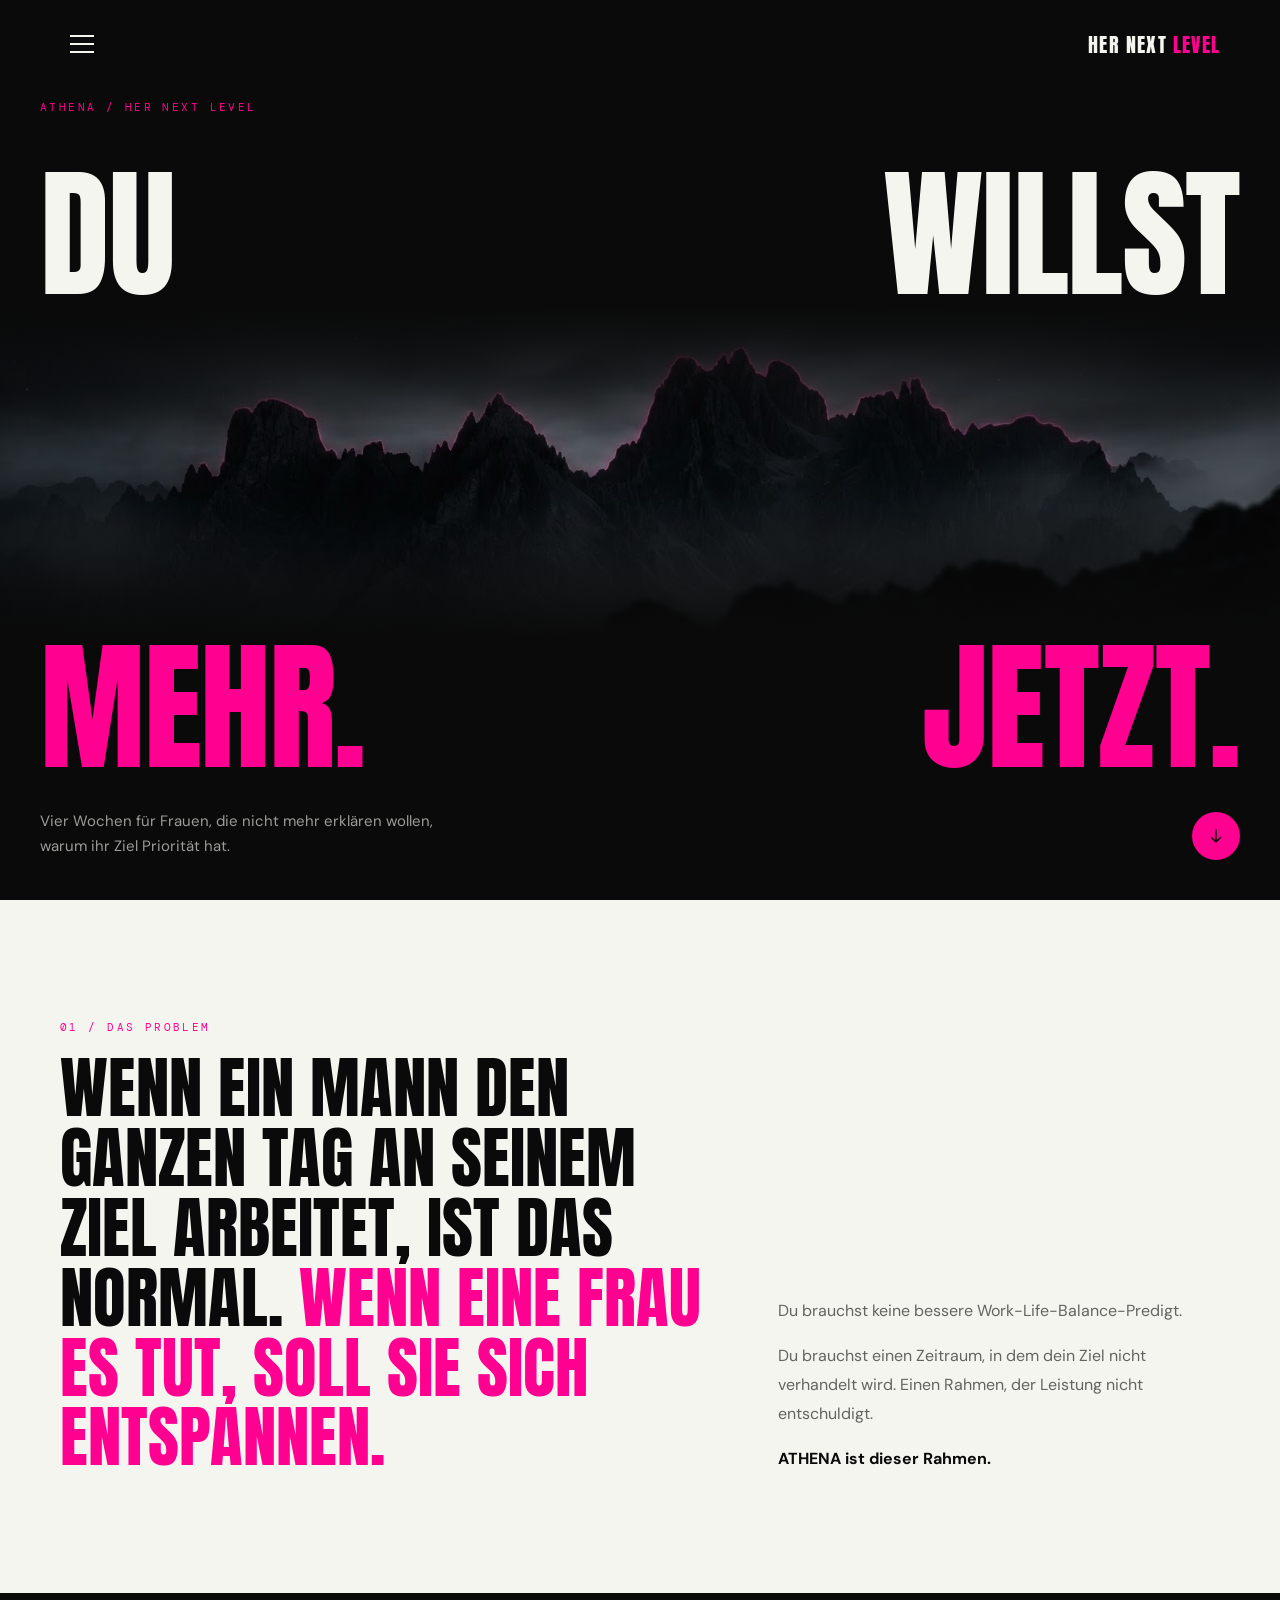
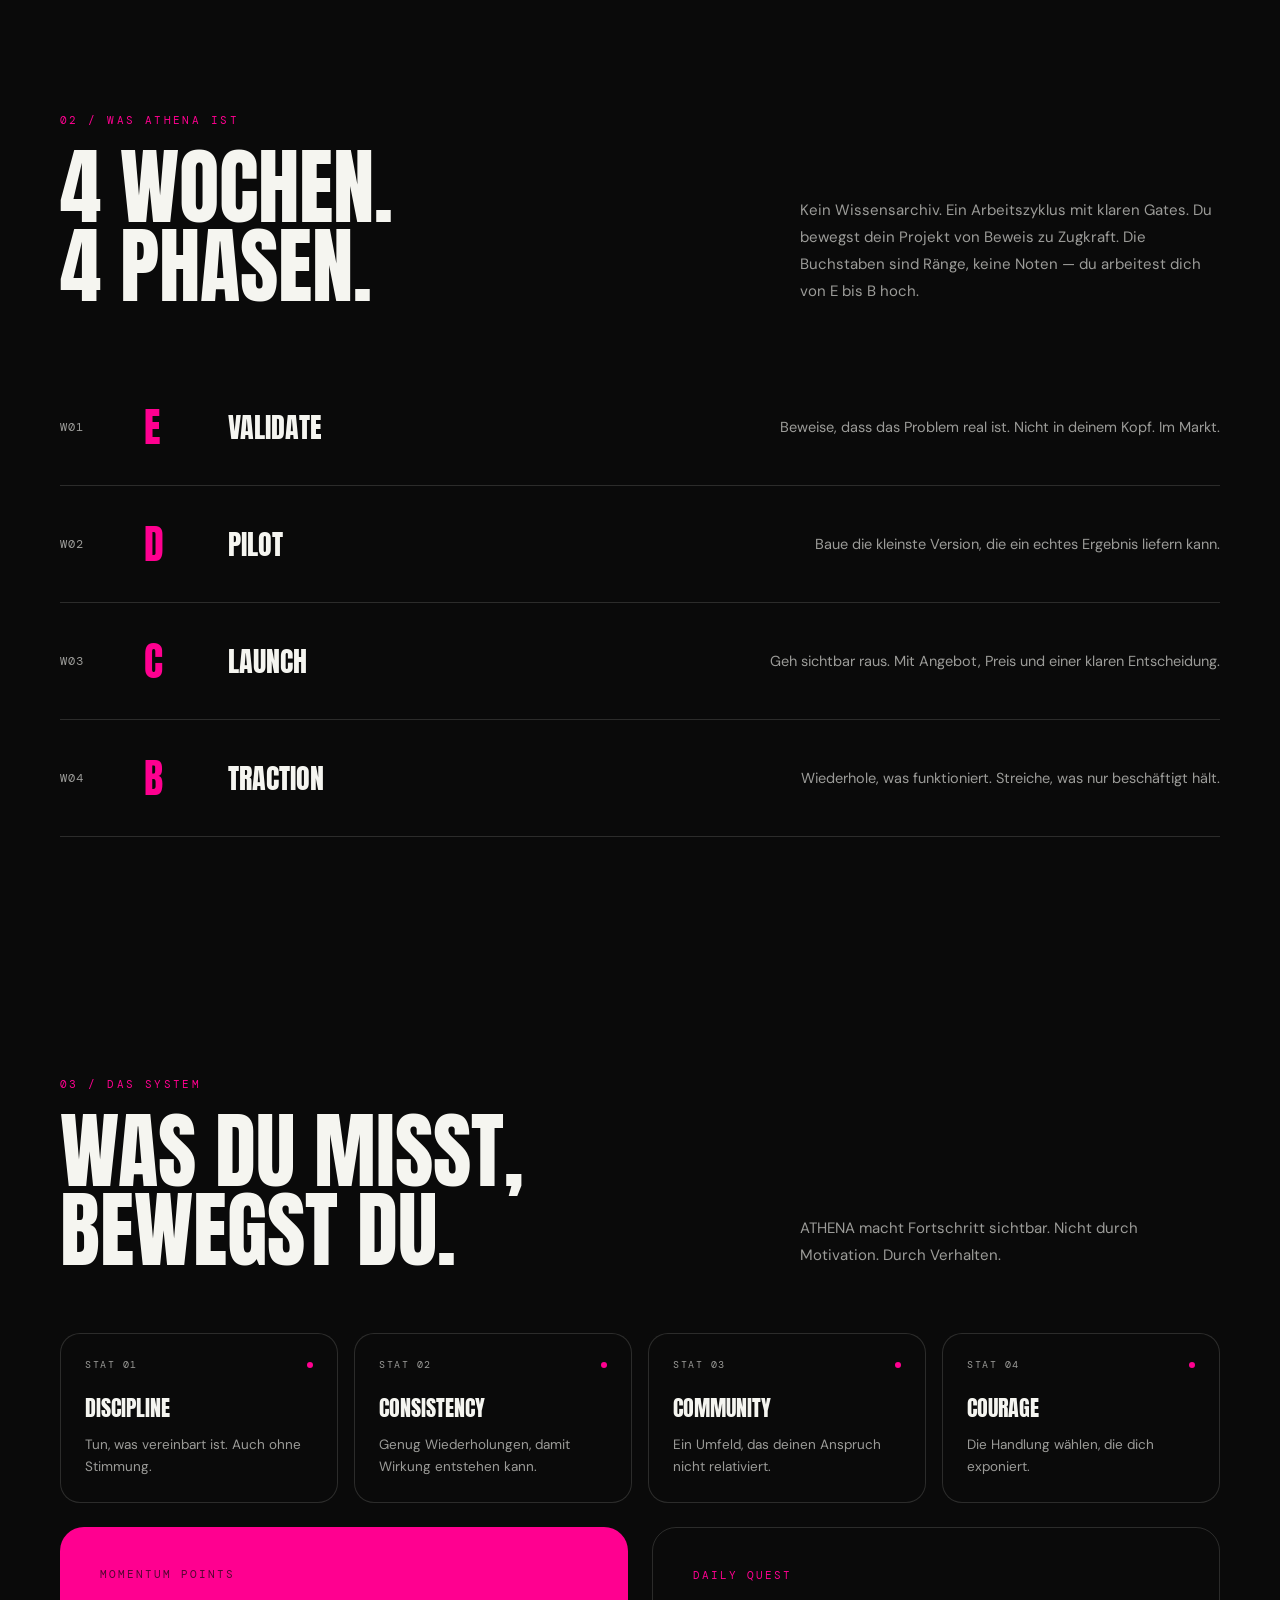
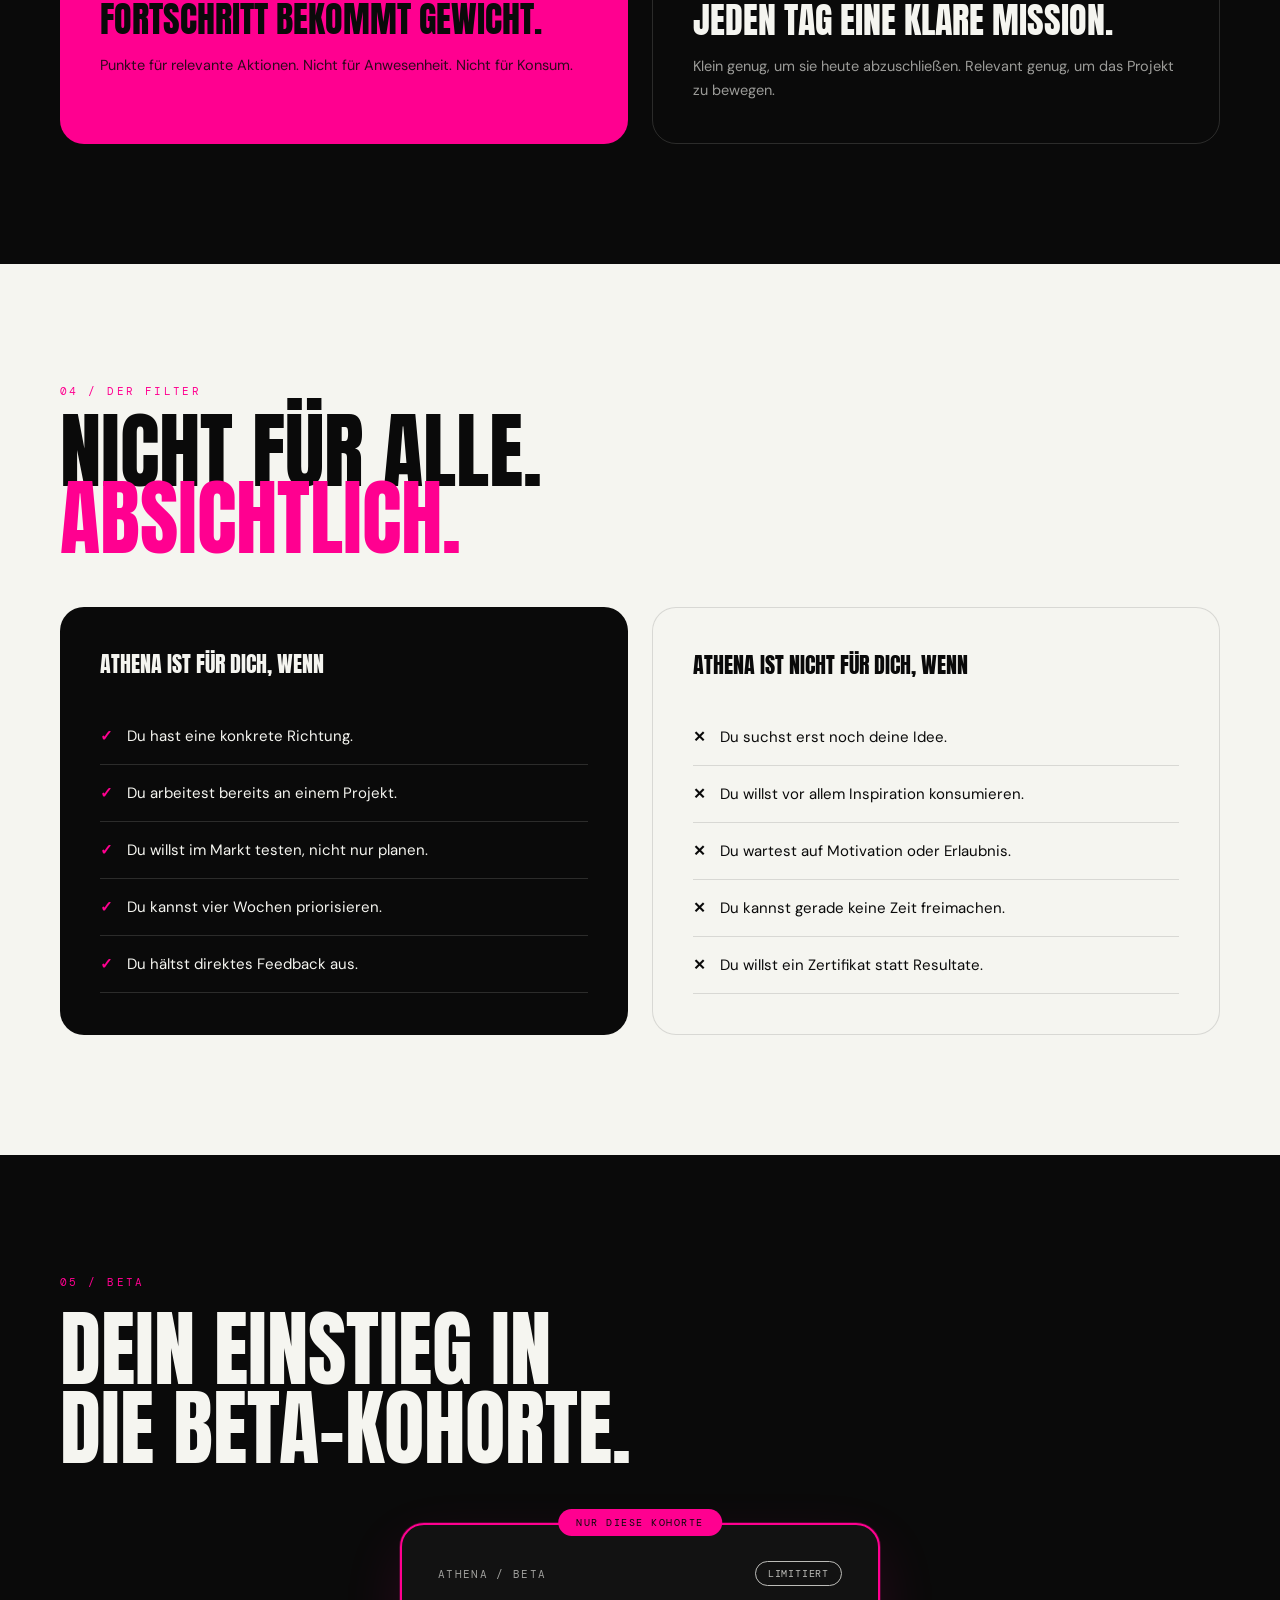
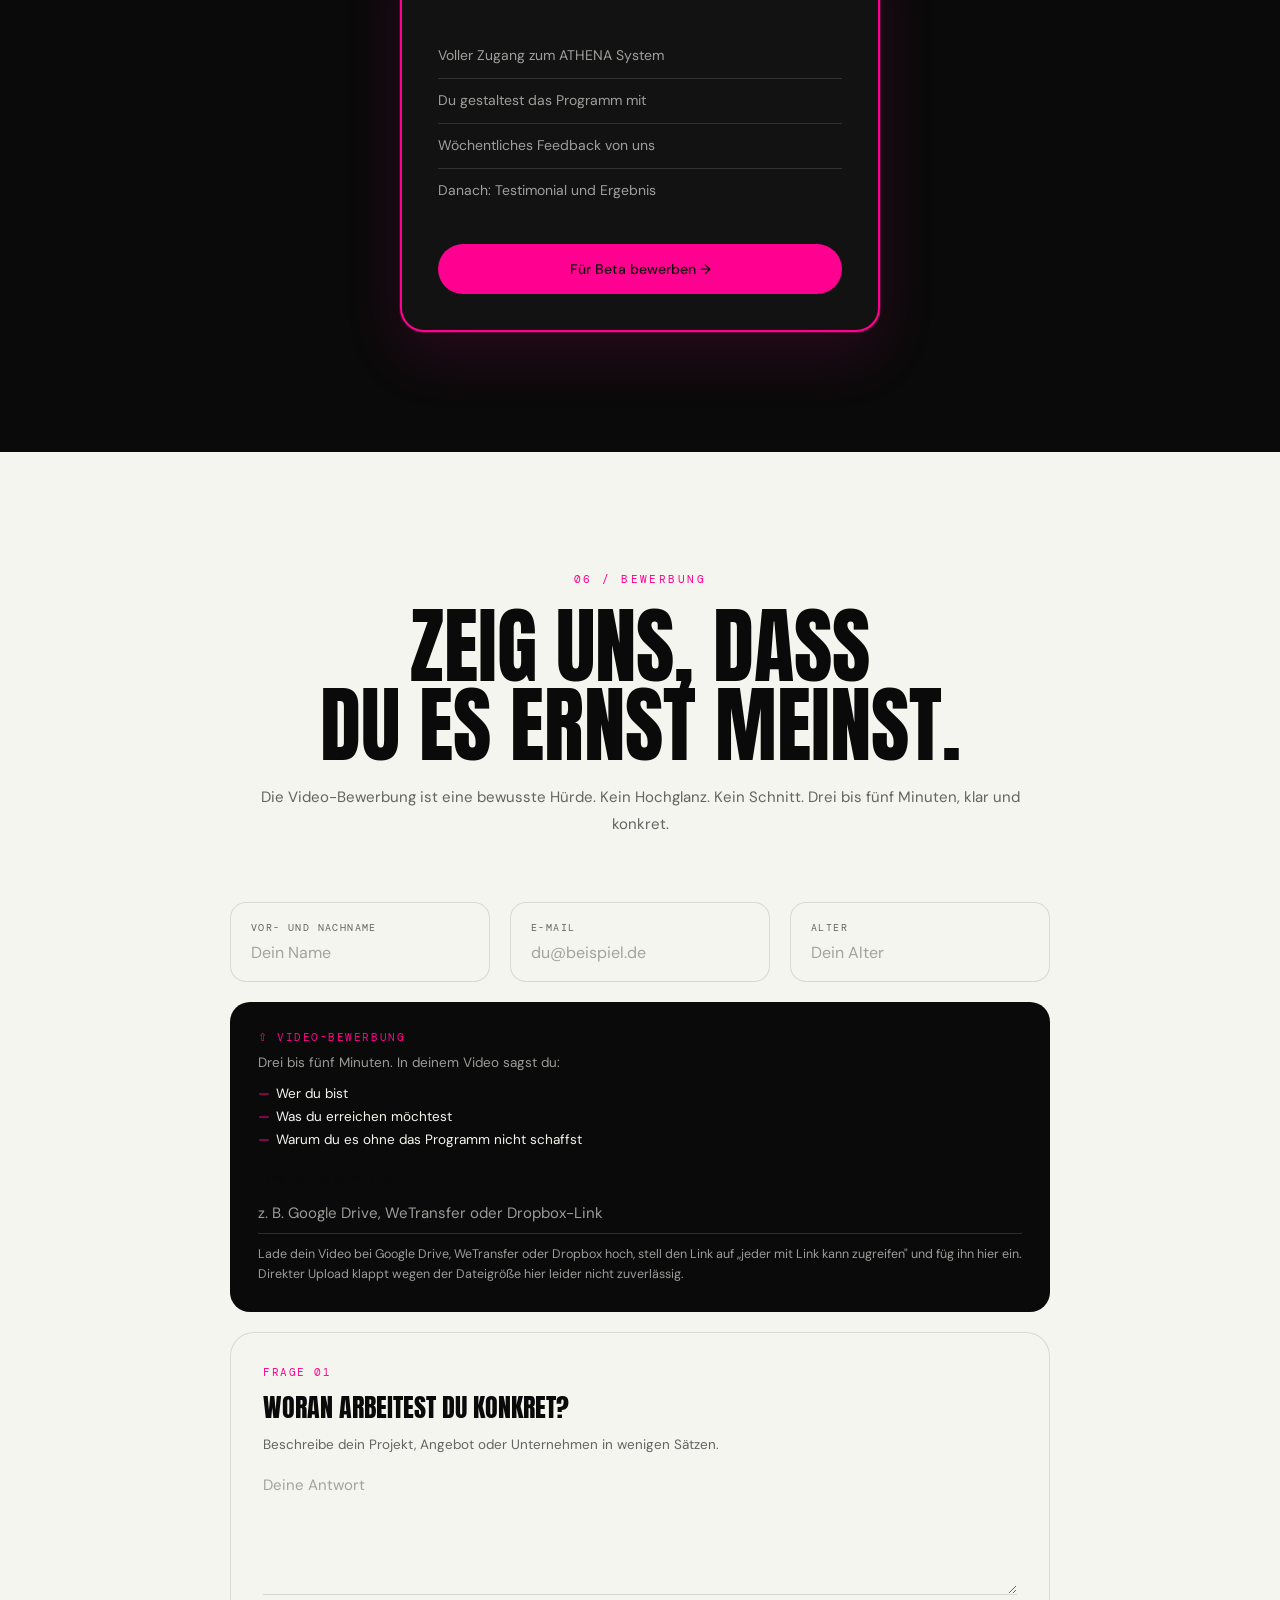
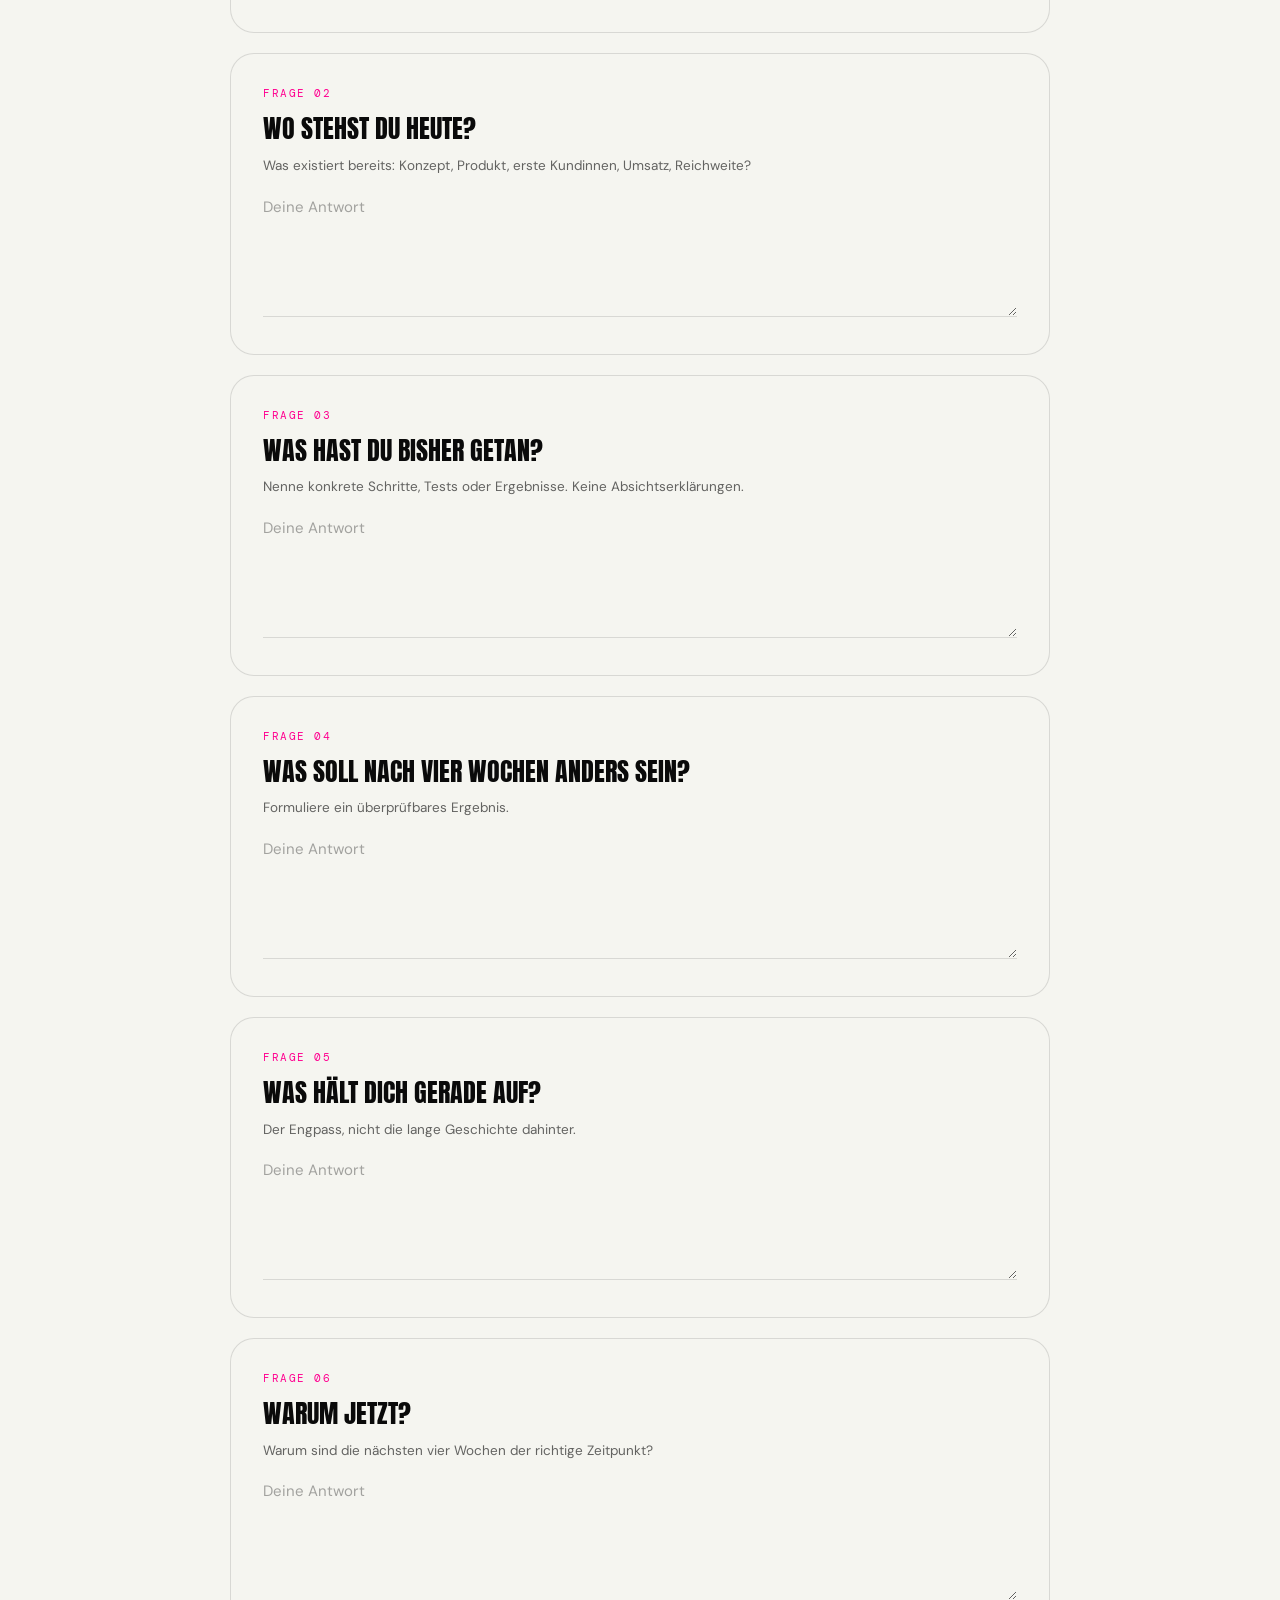
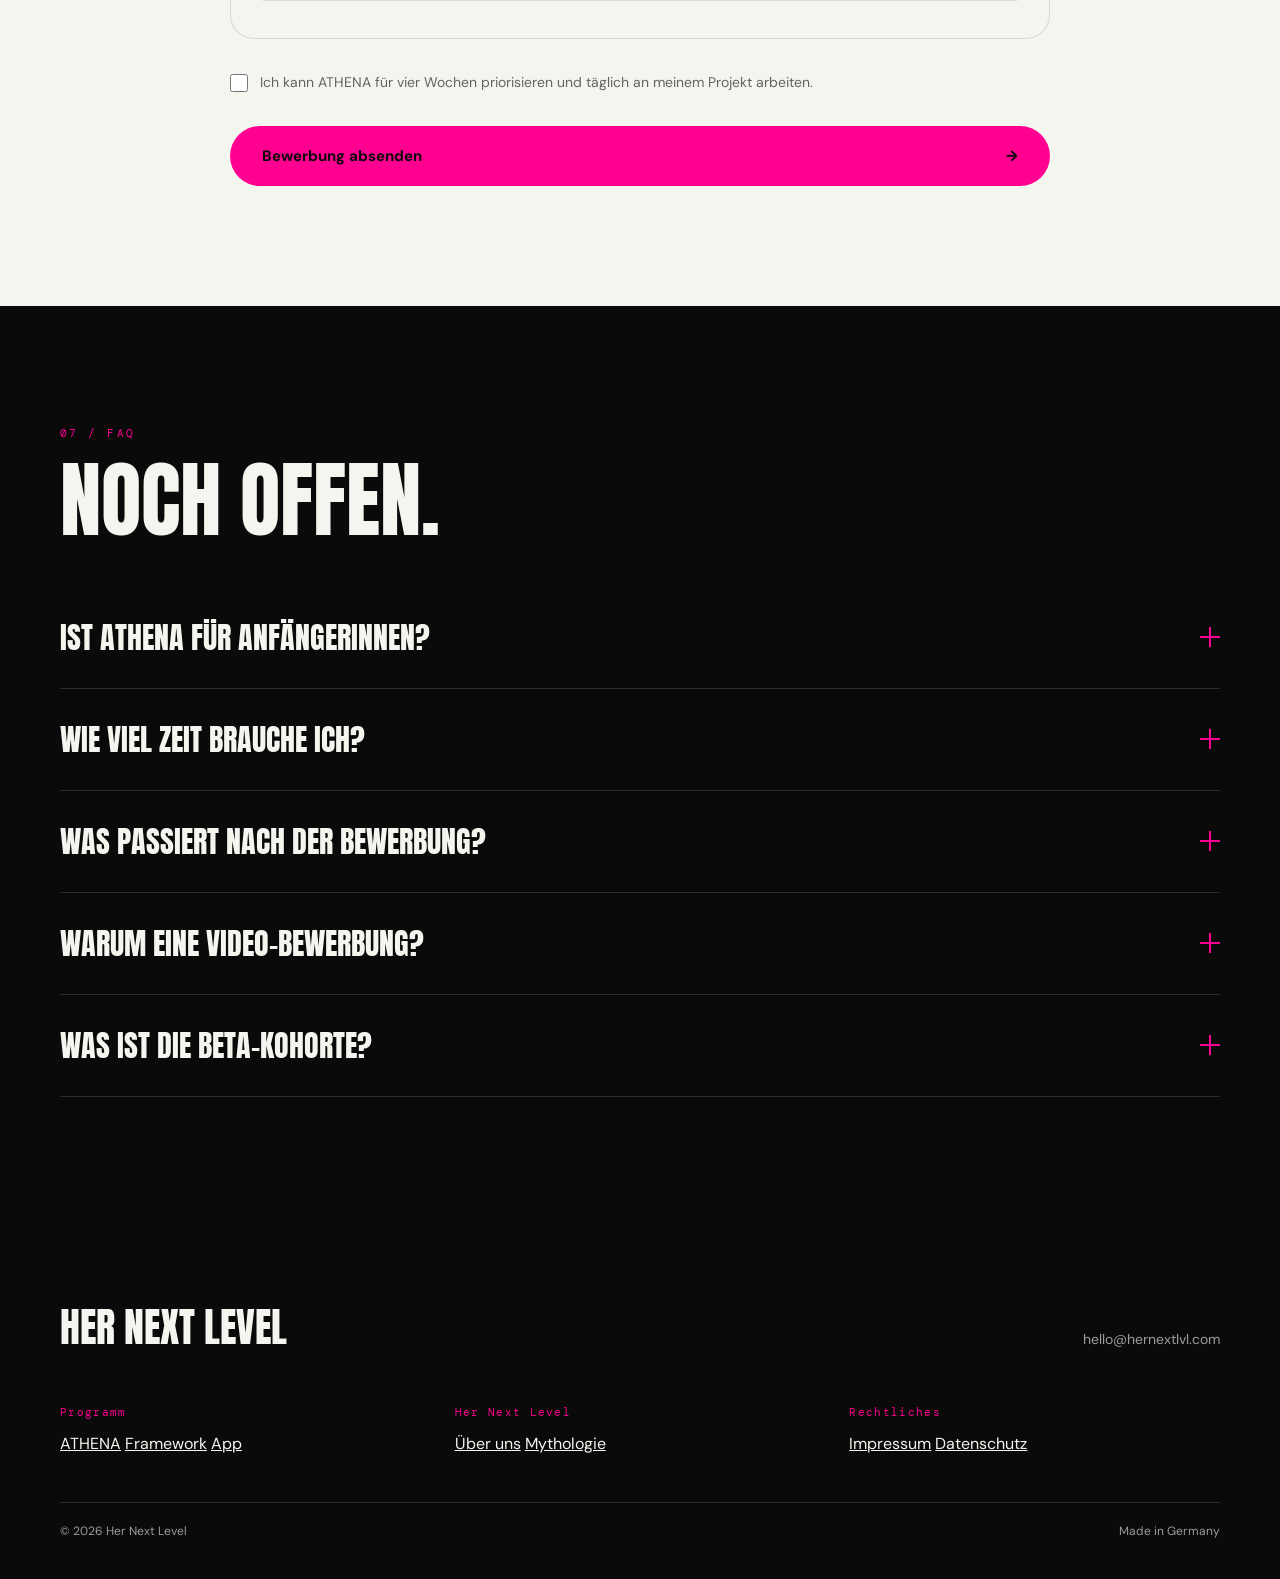
==== commit 2364cad9: "Fix Beta feedback batch: umlaut clipping, oversized section gaps, enlarge Moiren, remove Clarity sta" ====
--- a/index.html
+++ b/index.html
@@ -4,7 +4,6 @@
 <meta charset="UTF-8">
 <meta name="viewport" content="width=device-width, initial-scale=1.0">
 <title>ATHENA — Her Next Level</title>
-<link rel="icon" type="image/png" href="assets/images/favicon.png">
 <meta name="description" content="Vier Wochen für Frauen, die nicht mehr erklären wollen, warum ihr Ziel Priorität hat.">
 <link rel="preconnect" href="https://fonts.googleapis.com">
 <link href="https://fonts.googleapis.com/css2?family=Anton&family=DM+Sans:wght@400;500;700&family=DM+Mono:wght@400;500&display=swap" rel="stylesheet">
@@ -31,7 +30,7 @@
 
   h1,h2,h3,.headline {
     font-family:'Anton',sans-serif; text-transform:uppercase;
-    line-height:0.95; letter-spacing:-0.01em; font-weight:400;
+    line-height:0.95; letter-spacing:normal; font-weight:400; text-rendering:optimizeLegibility;
   }
   .headline { font-size:clamp(48px,6.5vw,104px); }
   .eyebrow {
@@ -121,8 +120,8 @@
   }
 
   /* ============ 03 / DAS SYSTEM ============ */
-  .stats-row { display:grid; grid-template-columns:repeat(5,1fr); gap:16px; margin-bottom:24px; }
-  @media (max-width:960px) { .stats-row { grid-template-columns:repeat(3,1fr); } }
+  .stats-row { display:grid; grid-template-columns:repeat(4,1fr); gap:16px; margin-bottom:24px; }
+  @media (max-width:960px) { .stats-row { grid-template-columns:repeat(2,1fr); } }
   @media (max-width:640px) { .stats-row { grid-template-columns:1fr; } }
   .stat-card { background:var(--black); border:1px solid var(--line-dark); border-radius:20px; padding:24px; }
   .stat-head { display:flex; justify-content:space-between; align-items:center; margin-bottom:20px; }
@@ -432,7 +431,7 @@
     <p class="eyebrow reveal">02 / WAS ATHENA IST</p>
     <div class="wai-top">
       <h2 class="headline reveal">4 WOCHEN.<br>4 PHASEN.</h2>
-      <p class="wai-sub reveal">Kein Wissensarchiv. Ein Arbeitszyklus mit klaren Gates. Du bewegst dein Projekt von Beweis zu Zugkraft.</p>
+      <p class="wai-sub reveal">Kein Wissensarchiv. Ein Arbeitszyklus mit klaren Gates. Du bewegst dein Projekt von Beweis zu Zugkraft. Die Buchstaben sind Ränge, keine Noten — du arbeitest dich von E bis B hoch.</p>
     </div>
 
     <div class="phases reveal">
@@ -491,11 +490,6 @@
       </div>
       <div class="stat-card">
         <div class="stat-head"><span class="stat-tag">STAT 04</span><span class="stat-dot"></span></div>
-        <div class="stat-name">Clarity</div>
-        <p class="stat-text">Wissen, was jetzt zählt. Und was nicht.</p>
-      </div>
-      <div class="stat-card">
-        <div class="stat-head"><span class="stat-tag">STAT 05</span><span class="stat-dot"></span></div>
         <div class="stat-name">Courage</div>
         <p class="stat-text">Die Handlung wählen, die dich exponiert.</p>
       </div>
@@ -568,7 +562,7 @@
         <ul class="price-list">
           <li>Voller Zugang zum ATHENA System</li>
           <li>Du gestaltest das Programm mit</li>
-          <li>Wöchentliches Feedback an uns</li>
+          <li>Wöchentliches Feedback von uns</li>
           <li>Danach: Testimonial und Ergebnis</li>
         </ul>
         <button class="price-cta" data-plan="beta" data-plan-label="ATHENA BETA">Für Beta bewerben →</button>
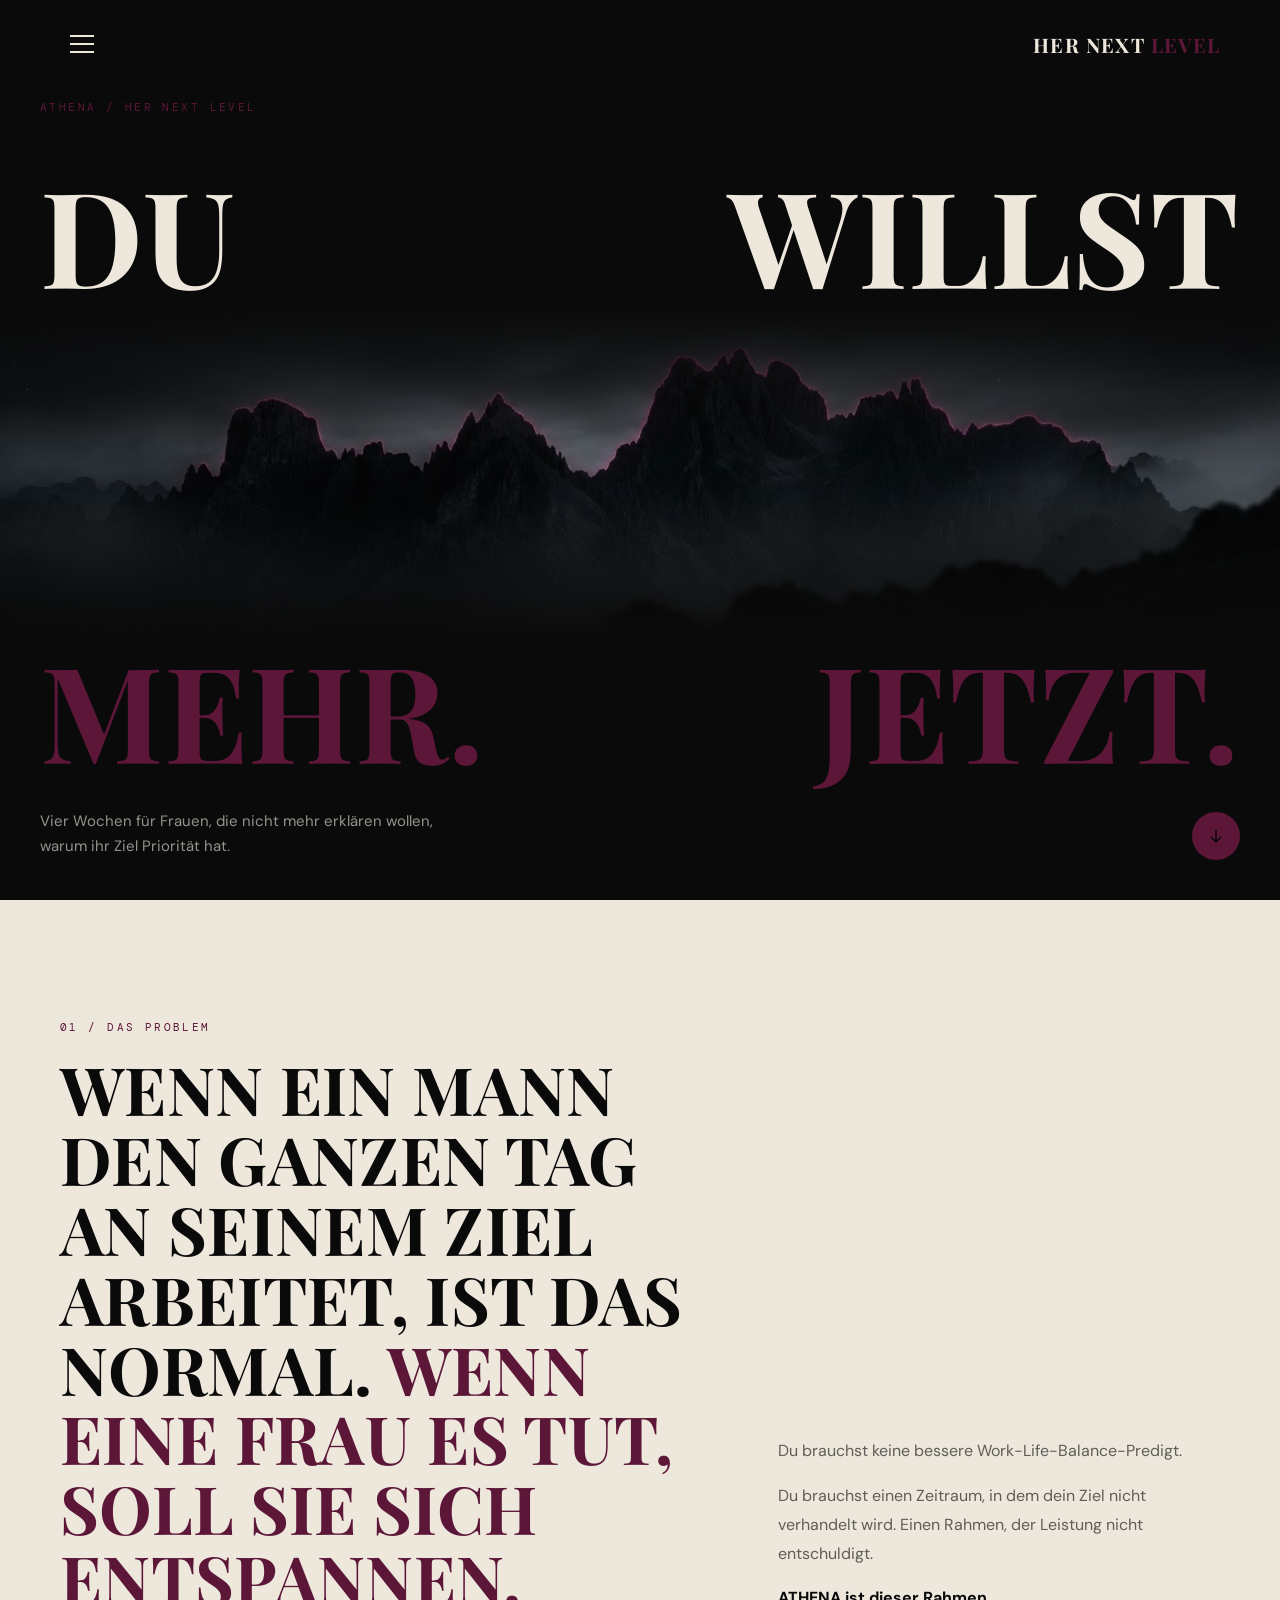
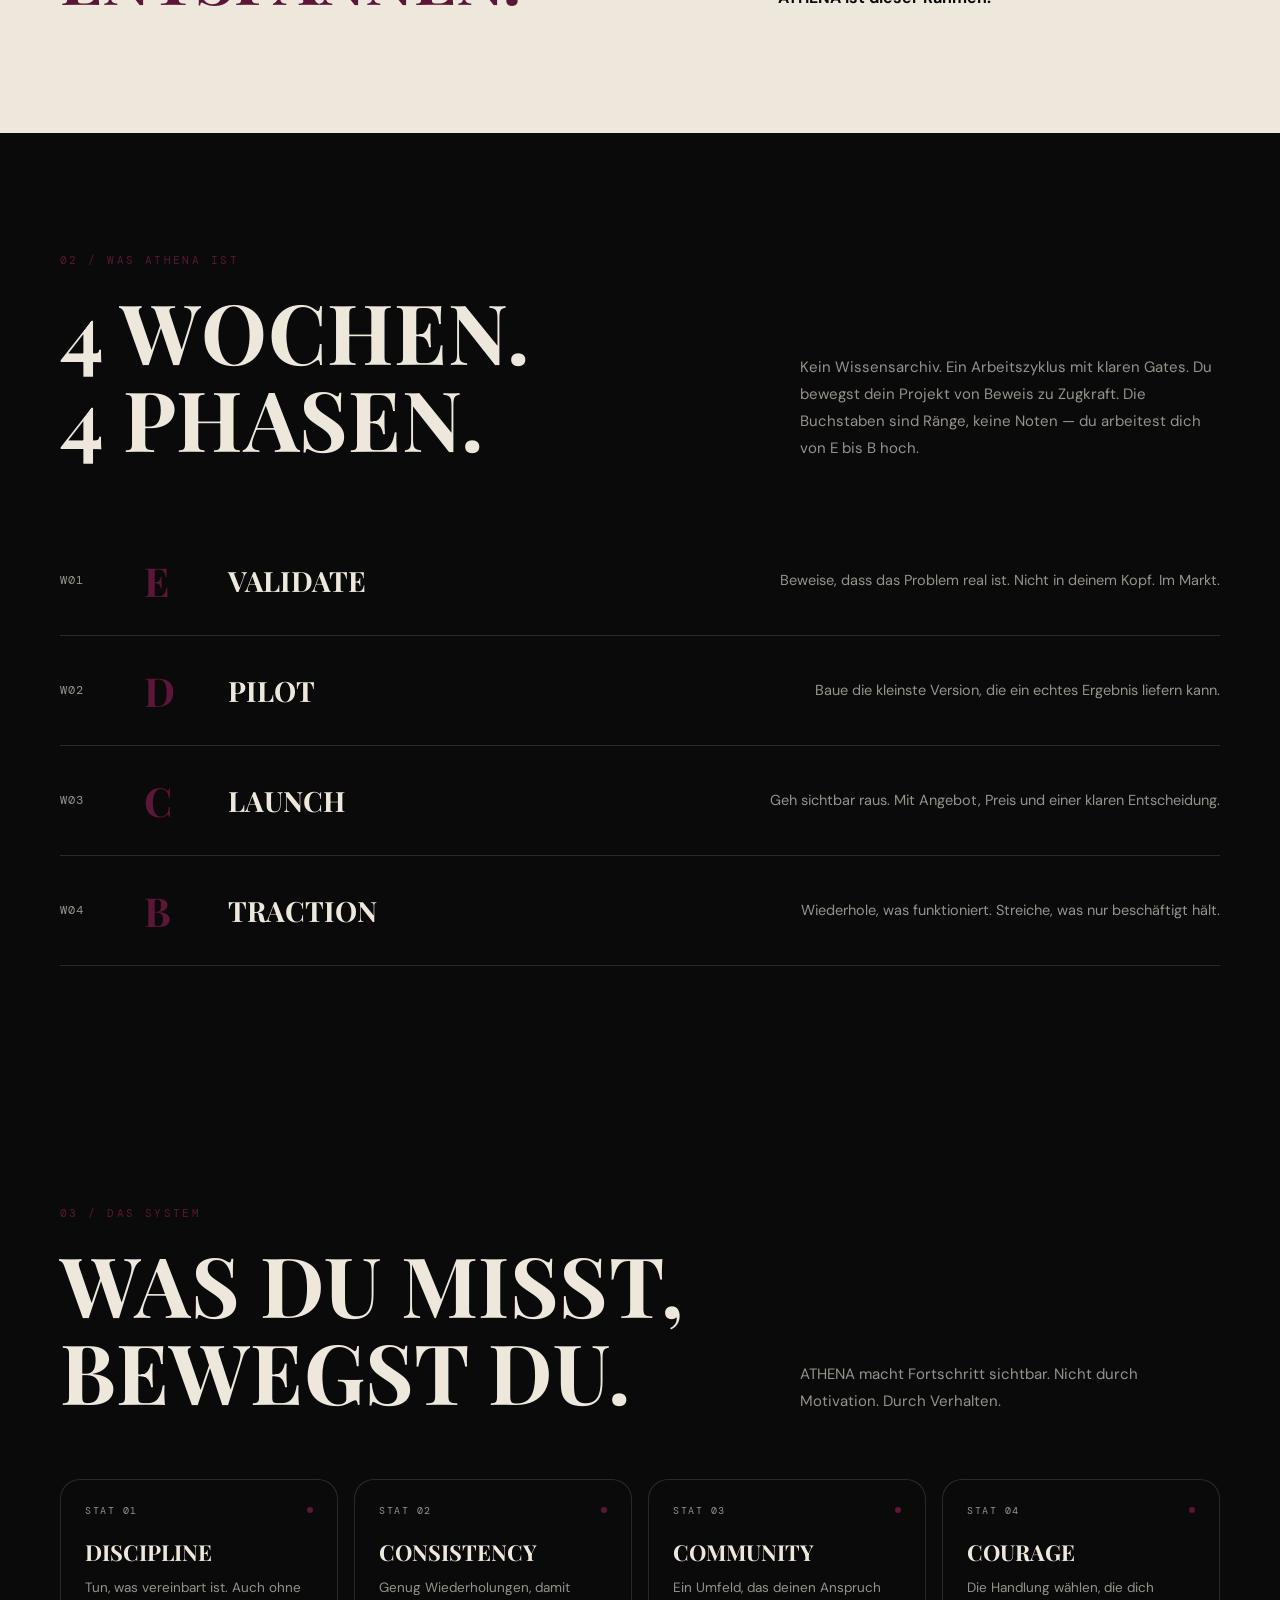
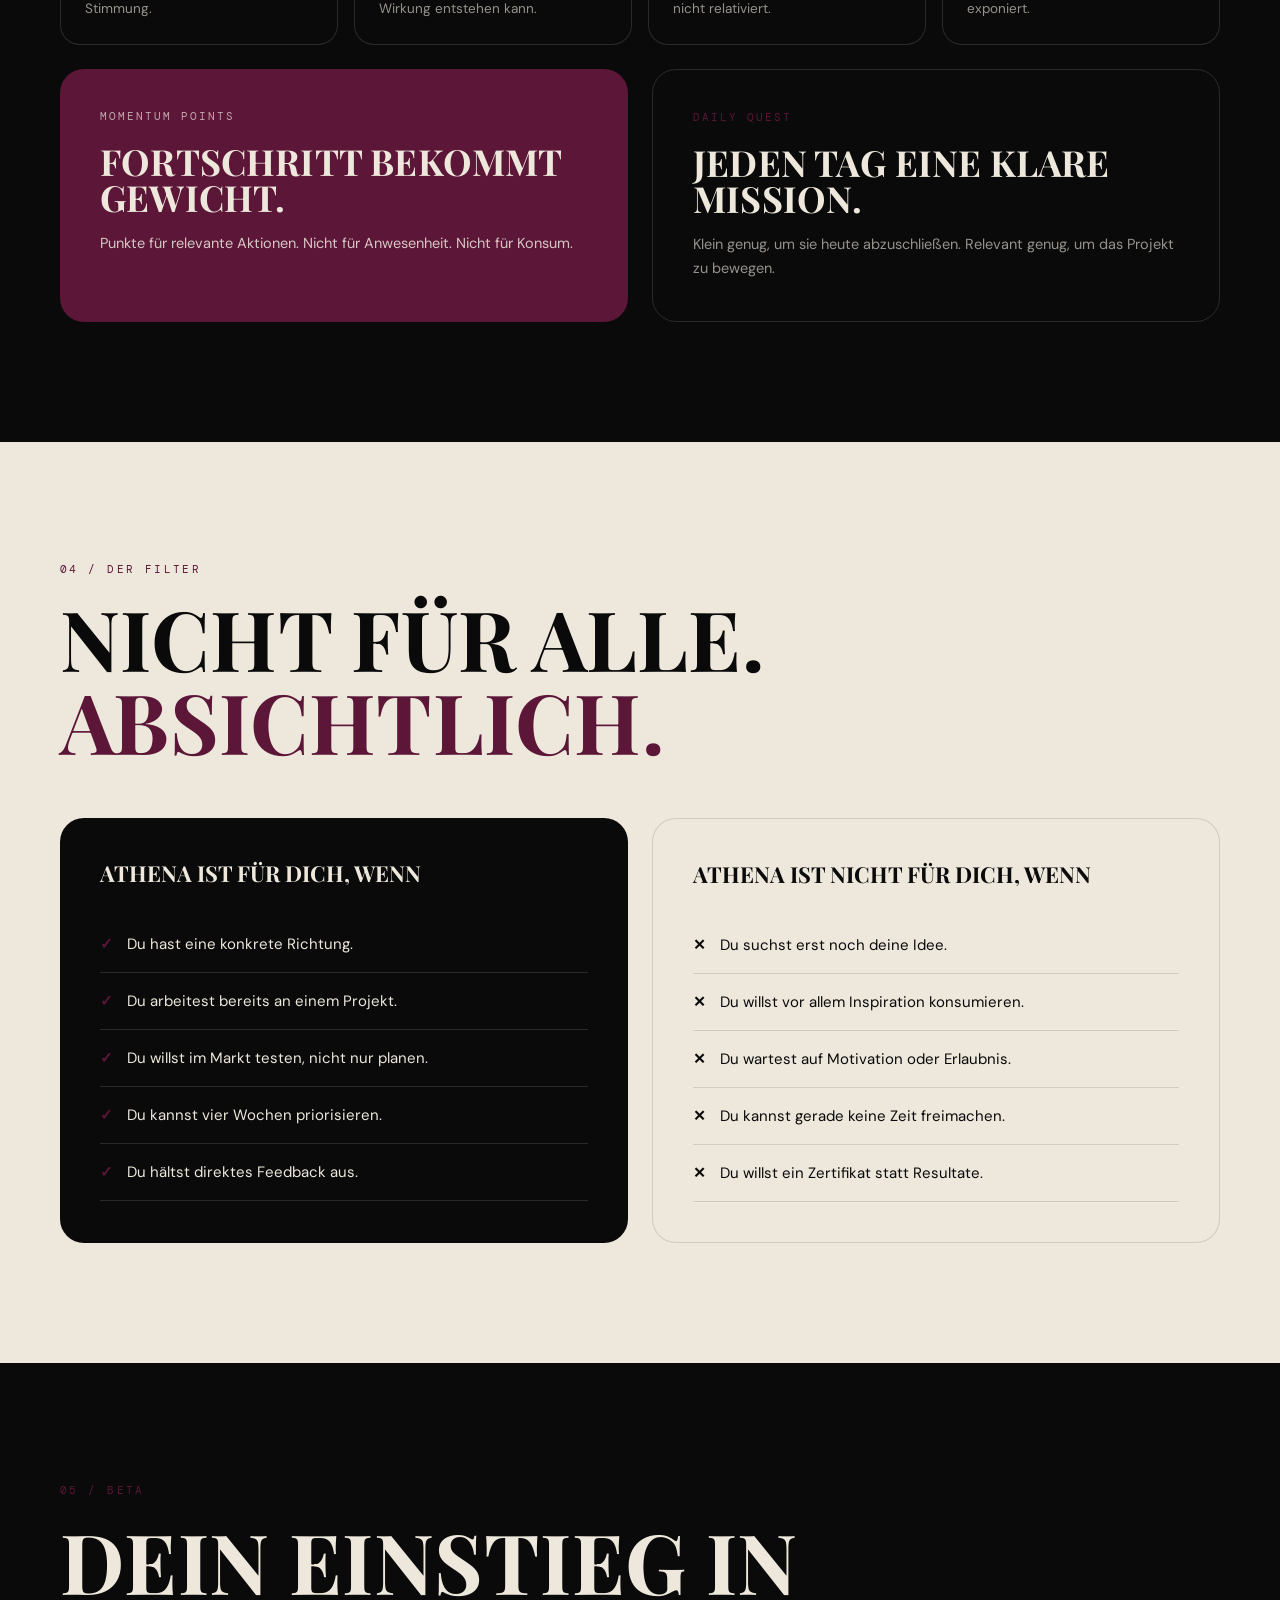
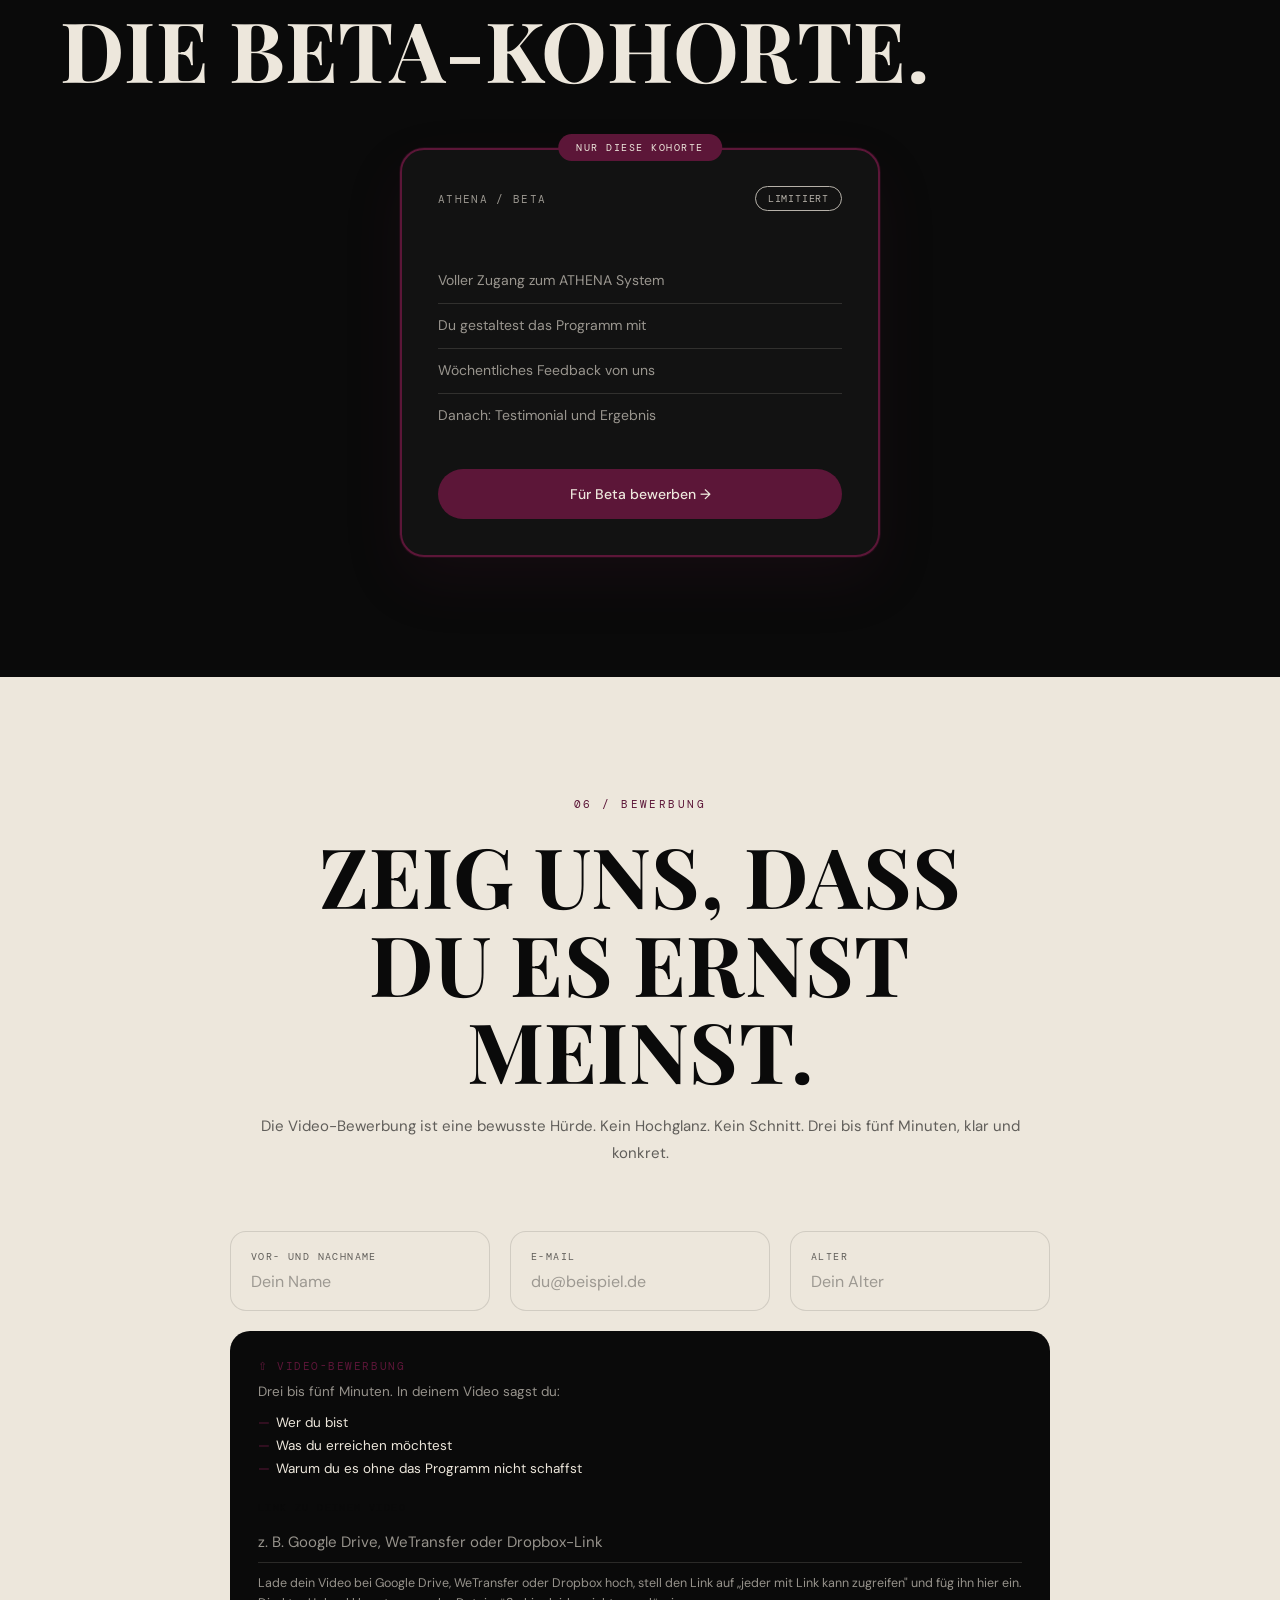
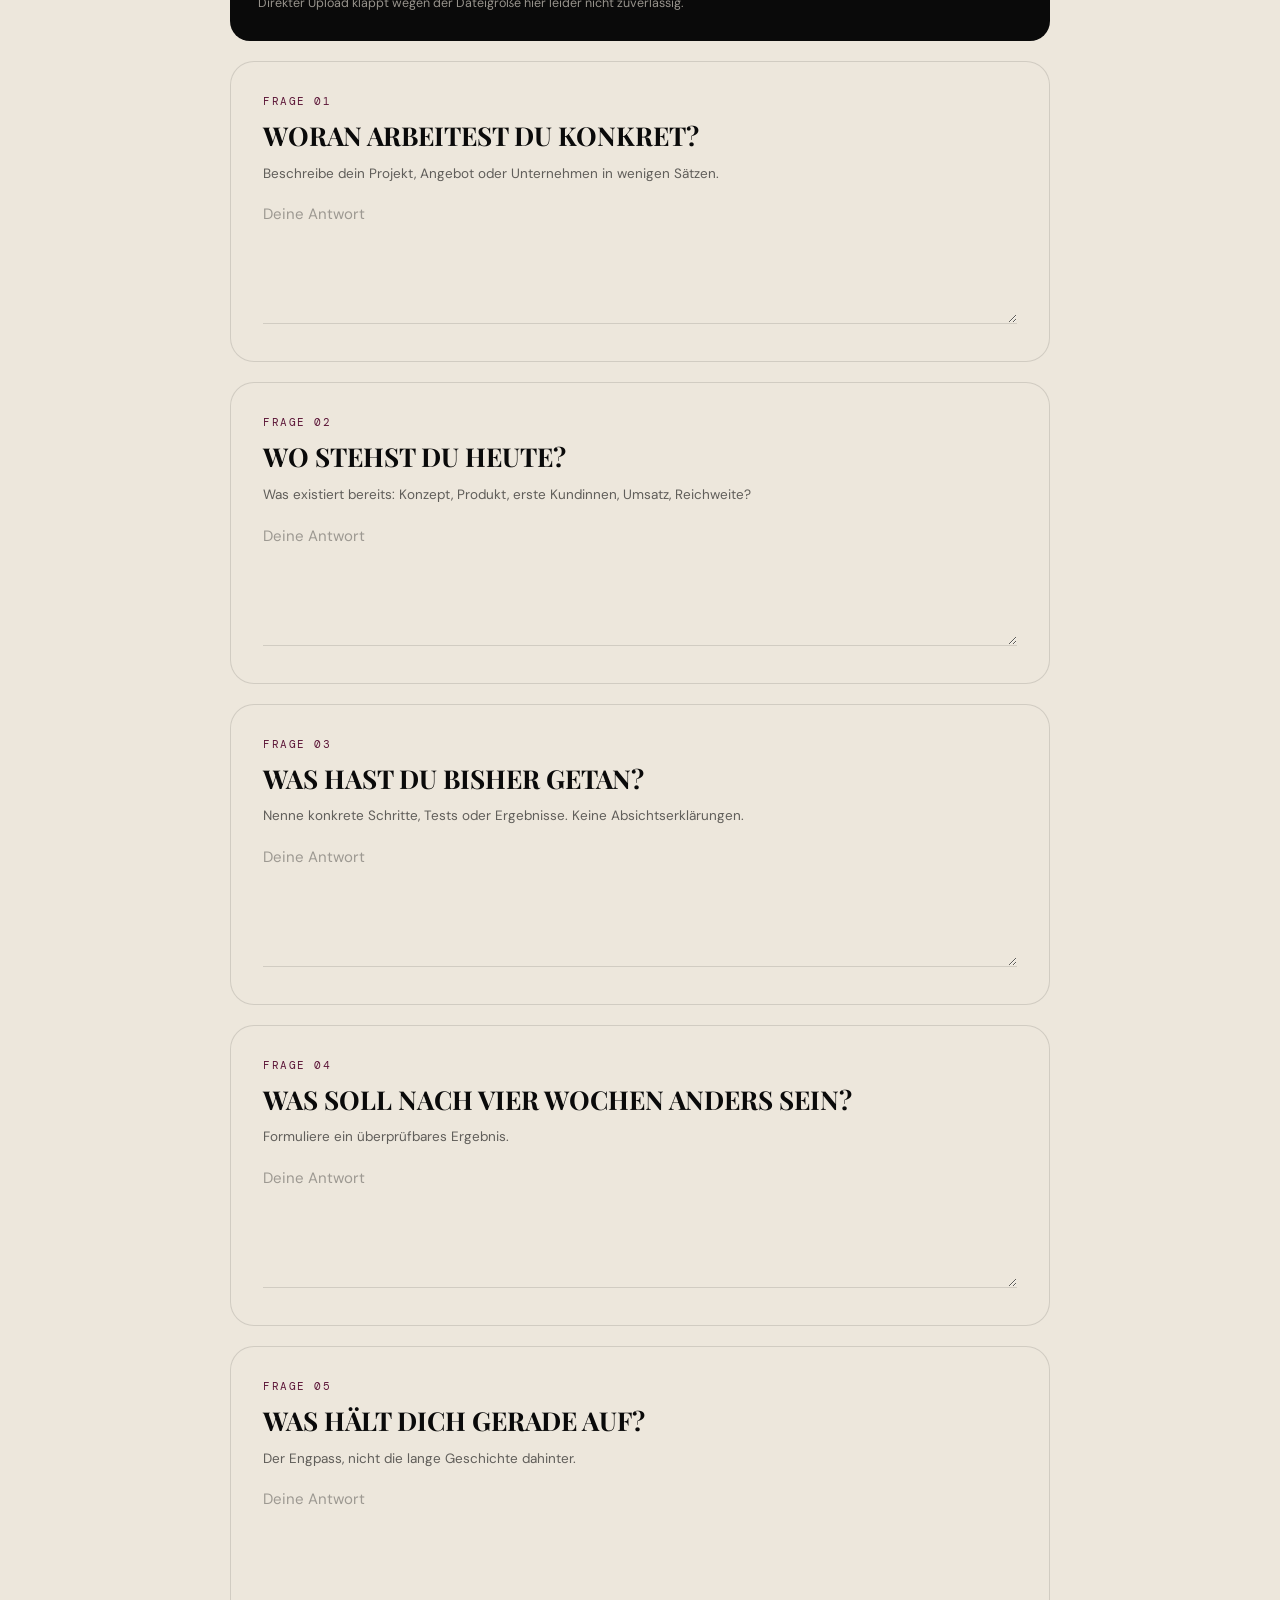
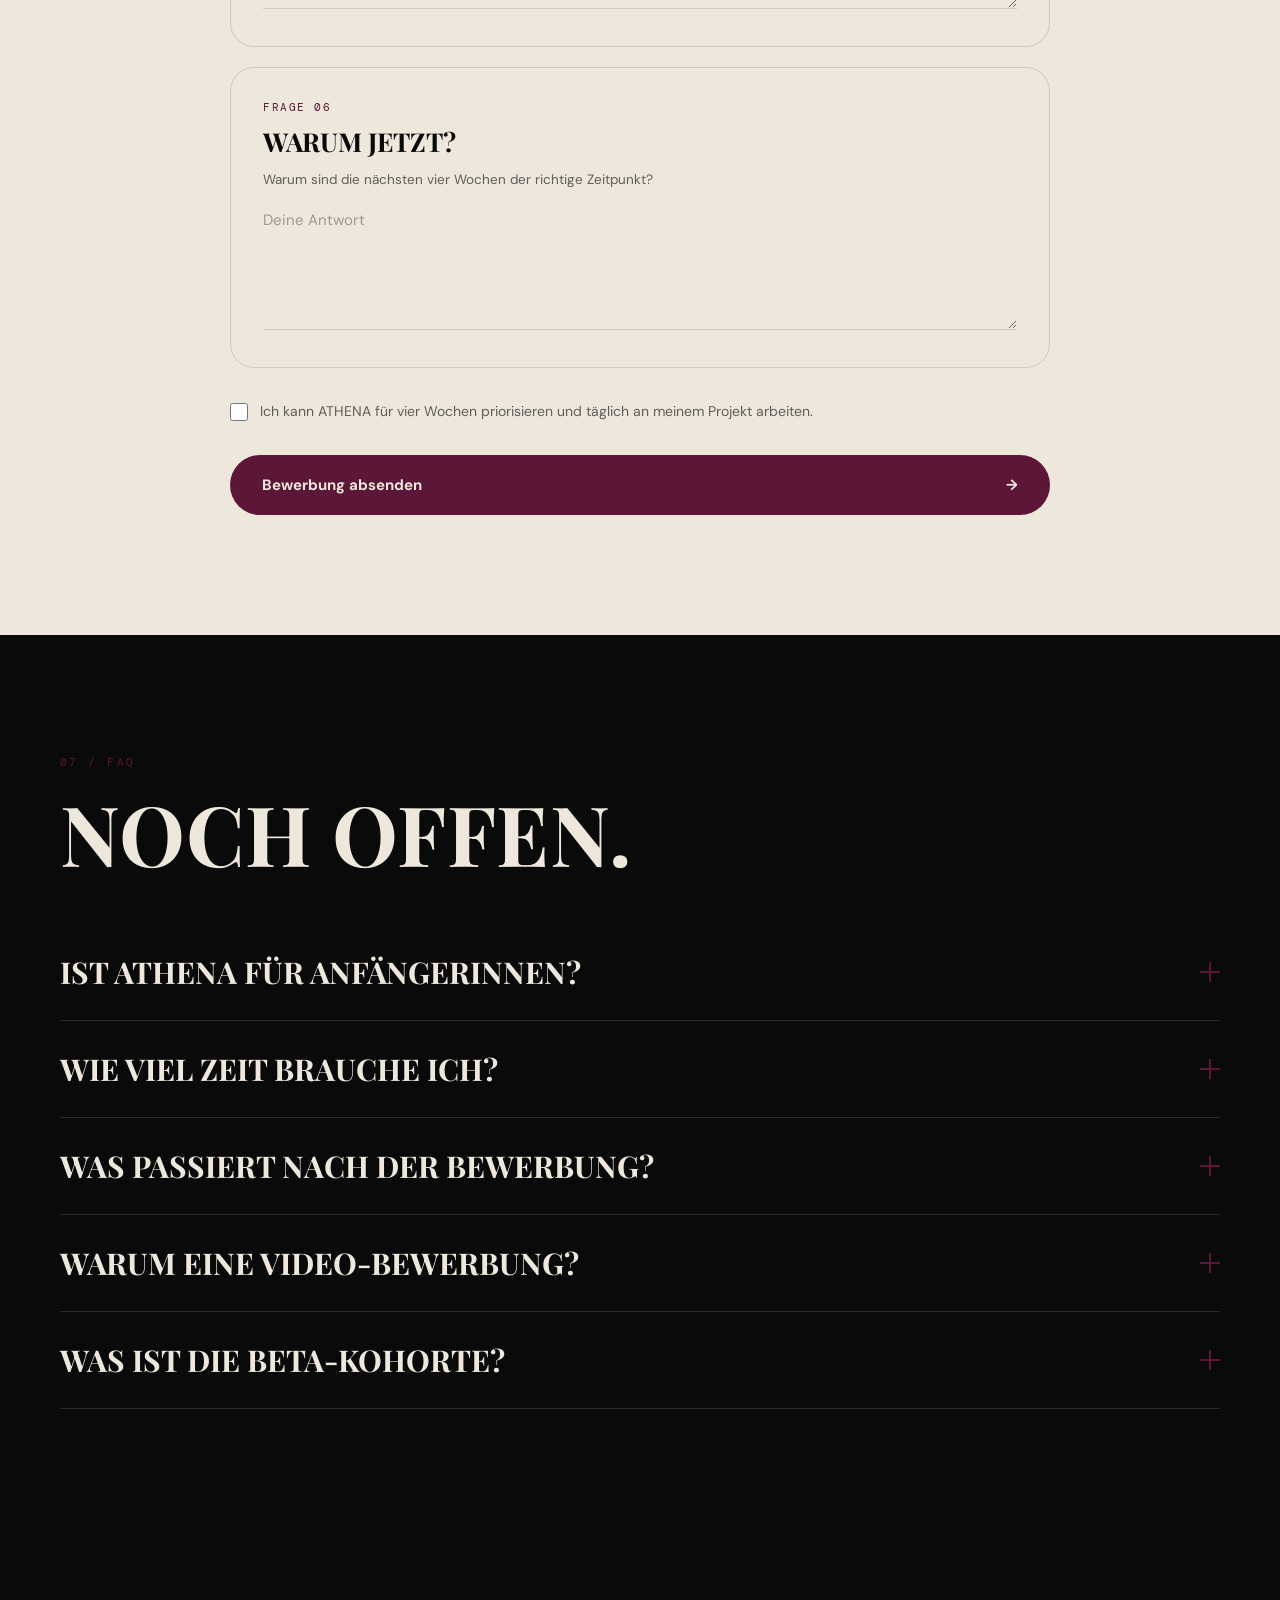
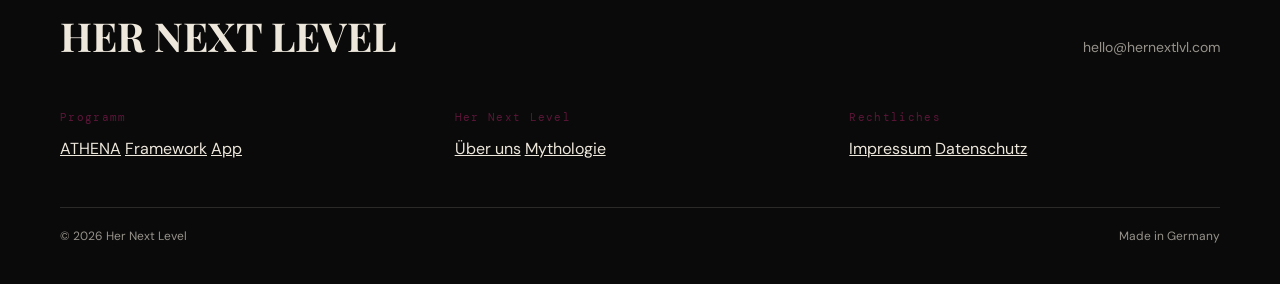
==== commit 12105de3: "Rebrand to bordeaux/ivory palette with elegant serif headlines Replaces the pink/cream palette with " ====
--- a/index.html
+++ b/index.html
@@ -4,18 +4,19 @@
 <meta charset="UTF-8">
 <meta name="viewport" content="width=device-width, initial-scale=1.0">
 <title>ATHENA — Her Next Level</title>
+<link rel="icon" type="image/png" href="assets/images/favicon.png">
 <meta name="description" content="Vier Wochen für Frauen, die nicht mehr erklären wollen, warum ihr Ziel Priorität hat.">
 <link rel="preconnect" href="https://fonts.googleapis.com">
-<link href="https://fonts.googleapis.com/css2?family=Anton&family=DM+Sans:wght@400;500;700&family=DM+Mono:wght@400;500&display=swap" rel="stylesheet">
+<link href="https://fonts.googleapis.com/css2?family=Playfair+Display:wght@500;600;700;800&family=DM+Sans:wght@400;500;700&family=DM+Mono:wght@400;500&display=swap" rel="stylesheet">
 <style>
   :root {
-    --pink:      #FF0090;
+    --pink:      #5C1638;
     --black:     #0A0A0A;
-    --cream:     #F5F5F0;
+    --cream:     #EDE7DC;
     --card-dark: #121212;
-    --line-dark: rgba(245,245,240,0.14);
+    --line-dark: rgba(237,231,220,0.14);
     --line-light:rgba(10,10,10,0.12);
-    --muted-dark: rgba(245,245,240,0.62);
+    --muted-dark: rgba(237,231,220,0.62);
     --muted-light:rgba(10,10,10,0.62);
   }
   * { margin:0; padding:0; box-sizing:border-box; }
@@ -29,8 +30,8 @@
   @media (max-width:640px) { .container { padding:0 24px; } }
 
   h1,h2,h3,.headline {
-    font-family:'Anton',sans-serif; text-transform:uppercase;
-    line-height:0.95; letter-spacing:normal; font-weight:400; text-rendering:optimizeLegibility;
+    font-family:'Playfair Display',serif; text-transform:uppercase;
+    line-height:1.05; letter-spacing:0.005em; font-weight:700; text-rendering:optimizeLegibility;
   }
   .headline { font-size:clamp(48px,6.5vw,104px); }
   .eyebrow {
@@ -64,7 +65,7 @@
     padding:0 40px; gap:16px;
   }
   @media (max-width:640px) { .hero-row { padding:0 24px; } }
-  .hero-row span { font-family:'Anton',sans-serif; text-transform:uppercase; line-height:0.88; letter-spacing:-0.01em; font-size:clamp(64px,11vw,190px); }
+  .hero-row span { font-family:'Playfair Display',serif; font-weight:700; text-transform:uppercase; line-height:0.95; letter-spacing:0.005em; font-size:clamp(60px,10.4vw,178px); }
   .hero-row.cream span { color:var(--cream); }
   .hero-row.pink span { color:var(--pink); }
 
@@ -108,11 +109,11 @@
     display:grid; grid-template-columns:60px 60px 200px 1fr; align-items:center; gap:24px;
     padding:28px 0; border-bottom:1px solid var(--line-dark); transition:background .2s, transform .2s;
   }
-  .phase-row:hover { background:rgba(245,245,240,0.03); transform:translateX(4px); }
+  .phase-row:hover { background:rgba(237,231,220,0.03); transform:translateX(4px); }
   .phase-week { font-family:'DM Mono',monospace; font-size:12px; letter-spacing:0.1em; color:var(--muted-dark); }
-  .phase-rank { font-family:'Anton',sans-serif; font-size:40px; color:var(--pink); transition:color .2s; }
+  .phase-rank { font-family:'Playfair Display',serif; font-weight:700; font-size:40px; color:var(--pink); transition:color .2s; }
   .phase-row:hover .phase-rank { filter:brightness(1.35); }
-  .phase-name { font-family:'Anton',sans-serif; font-size:28px; text-transform:uppercase; color:var(--cream); }
+  .phase-name { font-family:'Playfair Display',serif; font-weight:700; font-size:28px; text-transform:uppercase; color:var(--cream); }
   .phase-desc { font-size:14.5px; line-height:1.7; color:var(--muted-dark); text-align:right; }
   @media (max-width:700px) {
     .phase-row { grid-template-columns:40px 40px 1fr; row-gap:8px; }
@@ -127,24 +128,24 @@
   .stat-head { display:flex; justify-content:space-between; align-items:center; margin-bottom:20px; }
   .stat-tag { font-family:'DM Mono',monospace; font-size:10px; letter-spacing:0.15em; color:var(--muted-dark); }
   .stat-dot { width:6px; height:6px; border-radius:50%; background:var(--pink); }
-  .stat-name { font-family:'Anton',sans-serif; font-size:22px; text-transform:uppercase; margin-bottom:10px; }
+  .stat-name { font-family:'Playfair Display',serif; font-weight:700; font-size:22px; text-transform:uppercase; margin-bottom:10px; }
   .stat-text { font-size:13.5px; line-height:1.6; color:var(--muted-dark); }
 
   .boxes-row { display:grid; grid-template-columns:1fr 1fr; gap:24px; }
   @media (max-width:760px) { .boxes-row { grid-template-columns:1fr; } }
   .big-box { border-radius:24px; padding:40px; }
-  .big-box.pink-box { background:var(--pink); color:var(--black); }
+  .big-box.pink-box { background:var(--pink); color:var(--cream); }
   .big-box.dark-box { background:transparent; border:1px solid var(--line-dark); color:var(--cream); }
   .big-box-label { font-family:'DM Mono',monospace; font-size:11px; letter-spacing:0.18em; text-transform:uppercase; margin-bottom:20px; }
-  .big-box.pink-box .big-box-label { color:var(--black); opacity:0.7; }
+  .big-box.pink-box .big-box-label { color:var(--cream); opacity:0.7; }
   .big-box.dark-box .big-box-label { color:var(--pink); }
-  .big-box-title { font-family:'Anton',sans-serif; font-size:clamp(26px,3vw,36px); text-transform:uppercase; line-height:1; margin-bottom:16px; }
+  .big-box-title { font-family:'Playfair Display',serif; font-weight:700; font-size:clamp(26px,3vw,36px); text-transform:uppercase; line-height:1; margin-bottom:16px; }
   .big-box-text { font-size:14.5px; line-height:1.7; }
   .big-box.pink-box .big-box-text { opacity:0.85; }
   .big-box.dark-box .big-box-text { color:var(--muted-dark); }
 
   /* ============ 04 / DER FILTER ============ */
-  .filter-headline { line-height:0.8; }
+  .filter-headline { line-height:1.0; }
   .filter-headline .black-part { color:var(--black); }
   .filter-headline .pink-part { color:var(--pink); }
   .filter-cards { display:grid; grid-template-columns:1fr 1fr; gap:24px; margin-top:56px; }
@@ -152,7 +153,7 @@
   .filter-card { border-radius:24px; padding:40px; }
   .filter-card.dark { background:var(--black); color:var(--cream); }
   .filter-card.light { background:var(--cream); color:var(--black); border:1px solid var(--line-light); }
-  .filter-card-title { font-family:'Anton',sans-serif; font-size:22px; text-transform:uppercase; margin-bottom:28px; }
+  .filter-card-title { font-family:'Playfair Display',serif; font-weight:700; font-size:22px; text-transform:uppercase; margin-bottom:28px; }
   .filter-list { list-style:none; }
   .filter-list li {
     display:flex; align-items:flex-start; gap:14px; padding:16px 0; font-size:15px; line-height:1.6;
@@ -175,11 +176,11 @@
   .price-card.beta {
     background:var(--card-dark); color:var(--cream);
     border:2px solid var(--pink);
-    box-shadow:0 0 0 1px rgba(255,0,144,.25), 0 24px 60px rgba(255,0,144,.12);
+    box-shadow:0 0 0 1px rgba(92,22,56,.25), 0 24px 60px rgba(92,22,56,.12);
   }
   .beta-tag {
     position:absolute; top:-16px; left:50%; transform:translateX(-50%);
-    background:var(--pink); color:var(--black); font-family:'DM Mono',monospace;
+    background:var(--pink); color:var(--cream); font-family:'DM Mono',monospace;
     font-size:10px; letter-spacing:0.15em; text-transform:uppercase;
     padding:7px 18px; border-radius:999px; white-space:nowrap;
   }
@@ -199,7 +200,7 @@
     display:flex; align-items:center; justify-content:center; gap:8px;
     border:none; border-radius:999px; padding:16px 24px; font-size:14px; font-weight:500;
     cursor:pointer; transition:opacity .2s; width:100%;
-    background:var(--pink); color:var(--black);
+    background:var(--pink); color:var(--cream);
   }
   .price-cta:hover { opacity:0.85; }
 
@@ -253,7 +254,7 @@
     padding:32px; margin-bottom:20px;
   }
   .q-num { font-family:'DM Mono',monospace; font-size:11px; letter-spacing:0.14em; color:var(--pink); margin-bottom:14px; }
-  .q-text { font-family:'Anton',sans-serif; font-size:clamp(20px,2.4vw,26px); text-transform:uppercase; color:var(--black); line-height:1.1; margin-bottom:12px; }
+  .q-text { font-family:'Playfair Display',serif; font-weight:700; font-size:clamp(20px,2.4vw,26px); text-transform:uppercase; color:var(--black); line-height:1.1; margin-bottom:12px; }
   .q-hint { font-size:13.5px; color:var(--muted-light); line-height:1.6; margin-bottom:20px; }
   .q-card textarea {
     width:100%; min-height:120px; resize:vertical; border:none; border-bottom:1px solid var(--line-light);
@@ -267,7 +268,7 @@
   .consent-row label { font-size:14px; line-height:1.6; color:var(--muted-light); }
 
   .submit-btn {
-    width:100%; border:none; border-radius:999px; background:var(--pink); color:var(--black);
+    width:100%; border:none; border-radius:999px; background:var(--pink); color:var(--cream);
     padding:20px 32px; font-size:15px; font-weight:700; cursor:pointer;
     display:flex; align-items:center; justify-content:space-between; transition:opacity .2s;
   }
@@ -280,7 +281,7 @@
     display:flex; justify-content:space-between; align-items:center; gap:24px; padding:28px 0;
   }
   .faq-question span.faq-text {
-    font-family:'Anton',sans-serif; font-size:clamp(20px,2.6vw,30px); text-transform:uppercase; color:var(--cream);
+    font-family:'Playfair Display',serif; font-weight:700; font-size:clamp(20px,2.6vw,30px); text-transform:uppercase; color:var(--cream);
   }
   .faq-icon { position:relative; width:20px; height:20px; flex-shrink:0; }
   .faq-icon::before, .faq-icon::after {
@@ -296,7 +297,7 @@
   .site-nav-v2 { position:fixed; top:0; left:0; right:0; z-index:1000; padding:22px 0; transition:background .3s, border-color .3s; border-bottom:1px solid transparent; }
   .site-nav-v2 .container { display:flex; align-items:center; justify-content:space-between; }
   .site-nav-v2.scrolled { background:rgba(10,10,10,0.92); backdrop-filter:blur(12px); border-color:var(--line-dark); }
-  .nav-logo-v2 { font-family:'Anton',sans-serif; font-size:20px; letter-spacing:0.06em; text-transform:uppercase; color:var(--cream); text-decoration:none; }
+  .nav-logo-v2 { font-family:'Playfair Display',serif; font-weight:700; font-size:20px; letter-spacing:0.06em; text-transform:uppercase; color:var(--cream); text-decoration:none; }
   .nav-logo-v2 .pink { color:var(--pink); }
 
   .burger-btn { width:44px; height:44px; display:flex; align-items:center; justify-content:center; flex-direction:column; gap:6px; background:none; border:none; cursor:pointer; position:relative; z-index:1002; }
@@ -316,7 +317,7 @@
 
   .nav-overlay-links { display:flex; flex-direction:column; gap:6px; }
   .nav-overlay-links a {
-    font-family:'Anton',sans-serif; font-size:clamp(36px,6vw,68px); text-transform:uppercase;
+    font-family:'Playfair Display',serif; font-weight:700; font-size:clamp(36px,6vw,68px); text-transform:uppercase;
     color:var(--cream); text-decoration:none; position:relative; display:inline-flex; align-items:baseline; gap:16px;
     width:fit-content; opacity:0; transform:translateY(20px); transition:opacity .3s ease, transform .3s ease, color .2s ease;
   }
@@ -337,7 +338,7 @@
   .nav-overlay-meta a { color:var(--muted-dark); text-decoration:none; }
   .nav-overlay-meta a:hover { color:var(--cream); }
   .nav-overlay-cta {
-    display:inline-flex; align-items:center; gap:8px; background:var(--pink); color:var(--black);
+    display:inline-flex; align-items:center; gap:8px; background:var(--pink); color:var(--cream);
     border-radius:999px; padding:14px 26px; font-size:14px; font-weight:500; text-decoration:none; white-space:nowrap;
   }
   @media (max-width:640px) { .nav-overlay-foot { flex-direction:column; align-items:stretch; } .nav-overlay-cta { justify-content:center; } }
@@ -347,7 +348,7 @@
   /* ============ FOOTER V2 ============ */
   footer.site-footer-v2 { background:var(--black); color:var(--cream); padding:80px 0 40px; }
   .footer-row1 { display:flex; justify-content:space-between; align-items:baseline; flex-wrap:wrap; gap:16px; margin-bottom:48px; }
-  .footer-brand-v2 { font-family:'Anton',sans-serif; font-size:clamp(28px,4vw,40px); text-transform:uppercase; }
+  .footer-brand-v2 { font-family:'Playfair Display',serif; font-weight:700; font-size:clamp(28px,4vw,40px); text-transform:uppercase; }
   .footer-email-v2 { font-size:14px; color:var(--muted-dark); }
   .footer-cols { display:grid; grid-template-columns:repeat(3,1fr); gap:24px; margin-bottom:48px; }
   @media (max-width:700px) { .footer-cols { grid-template-columns:1fr; gap:32px; } }
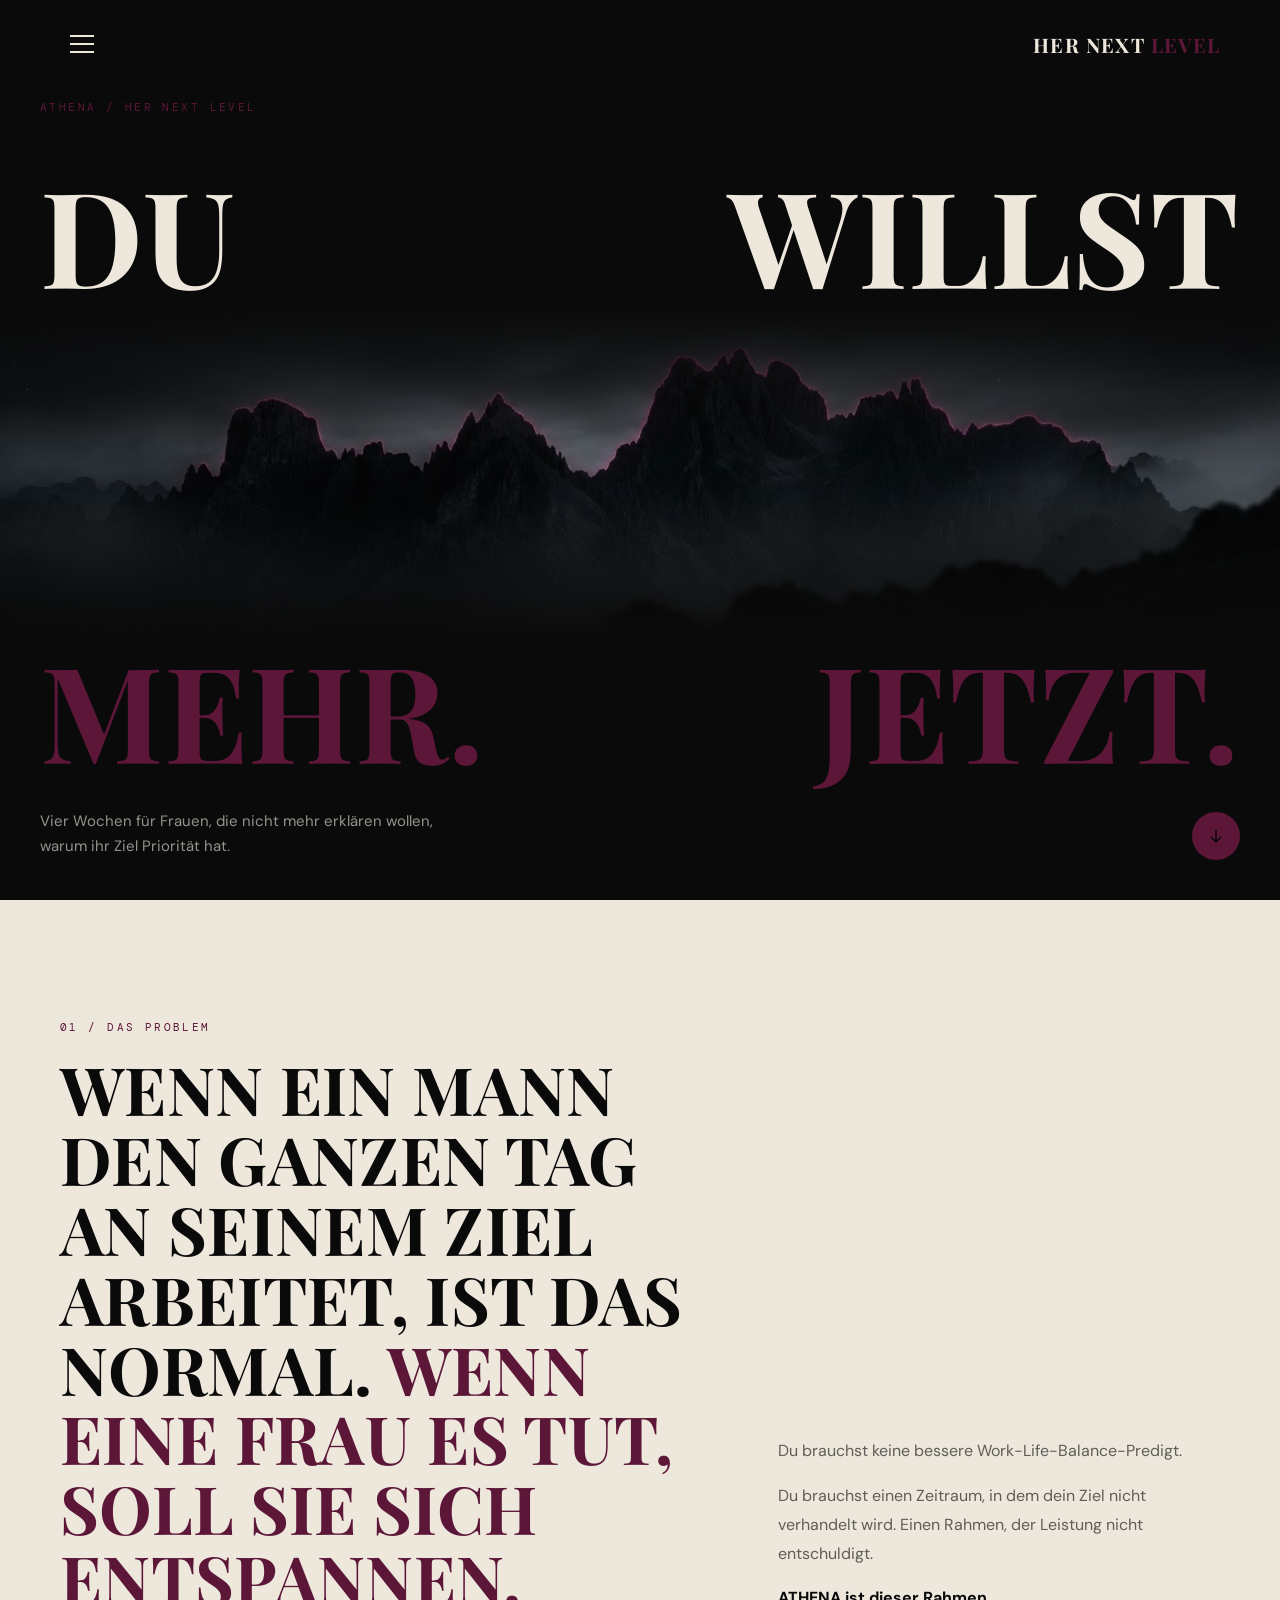
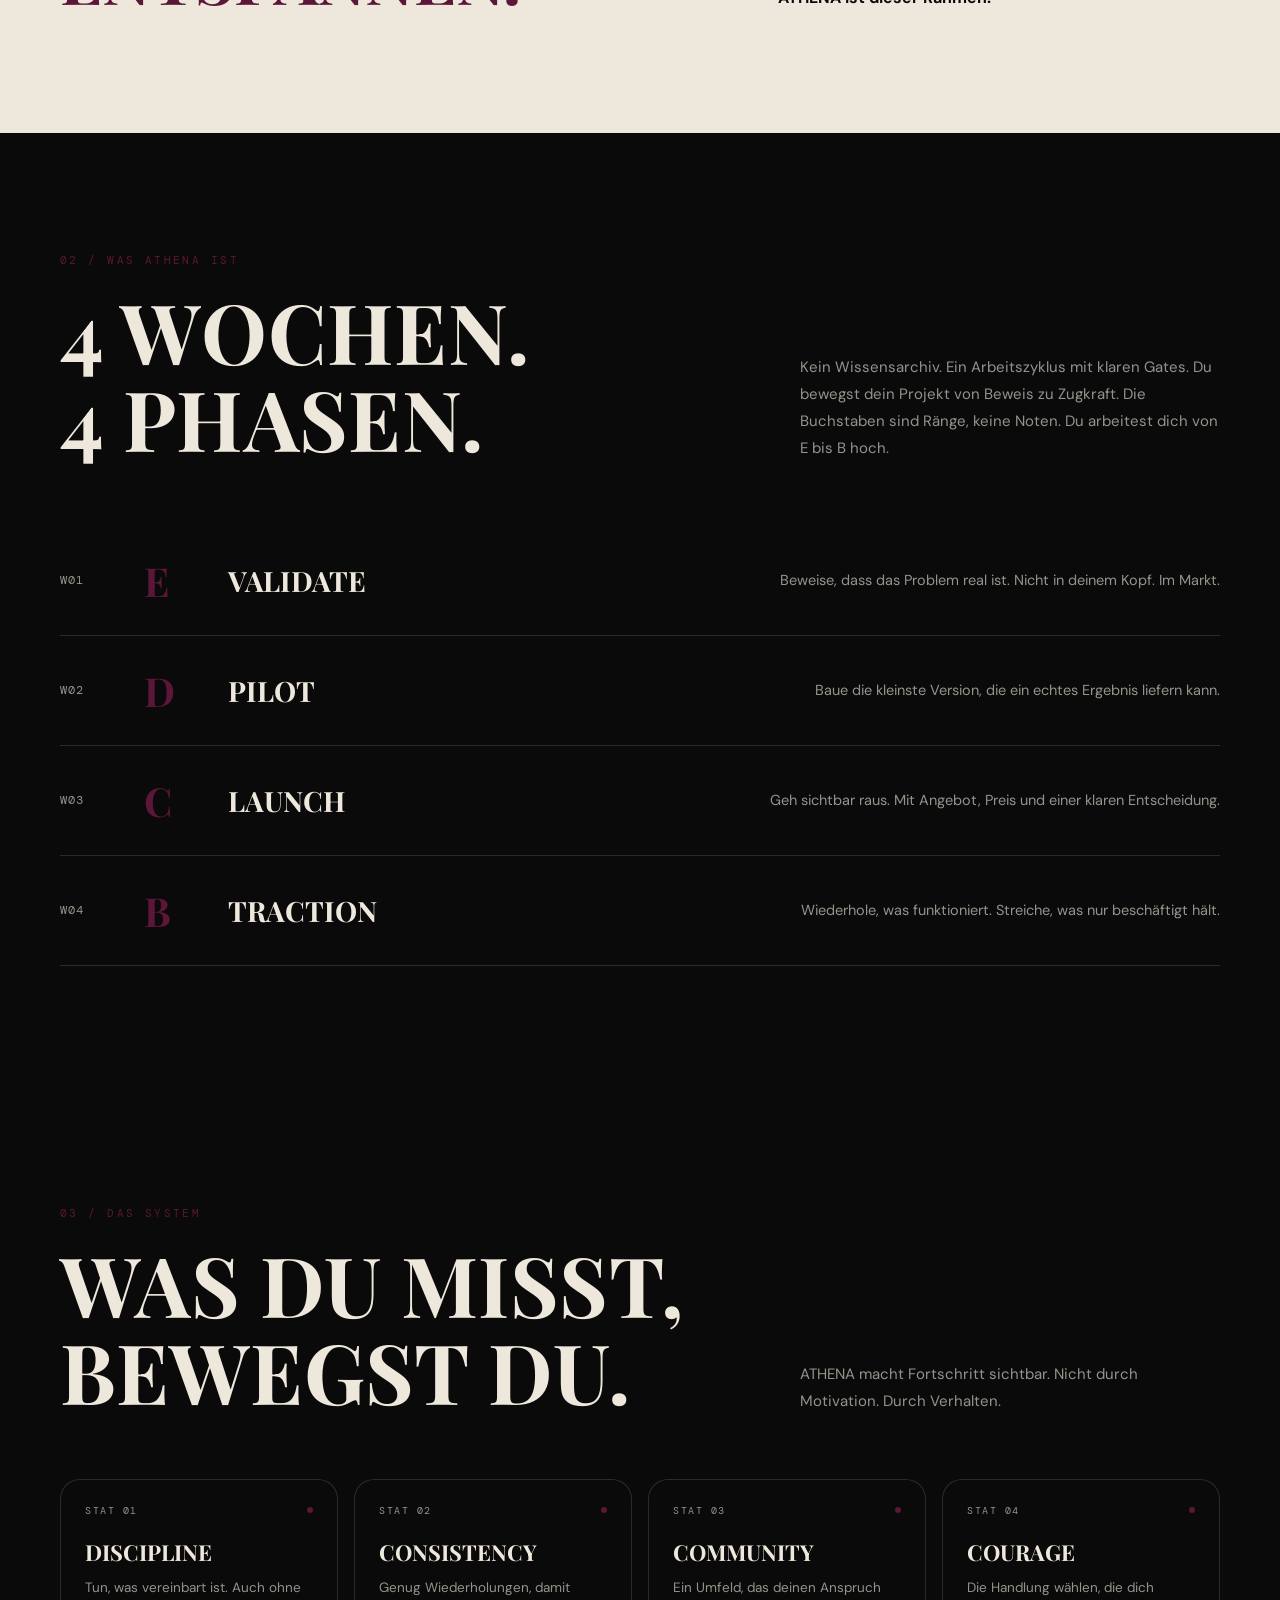
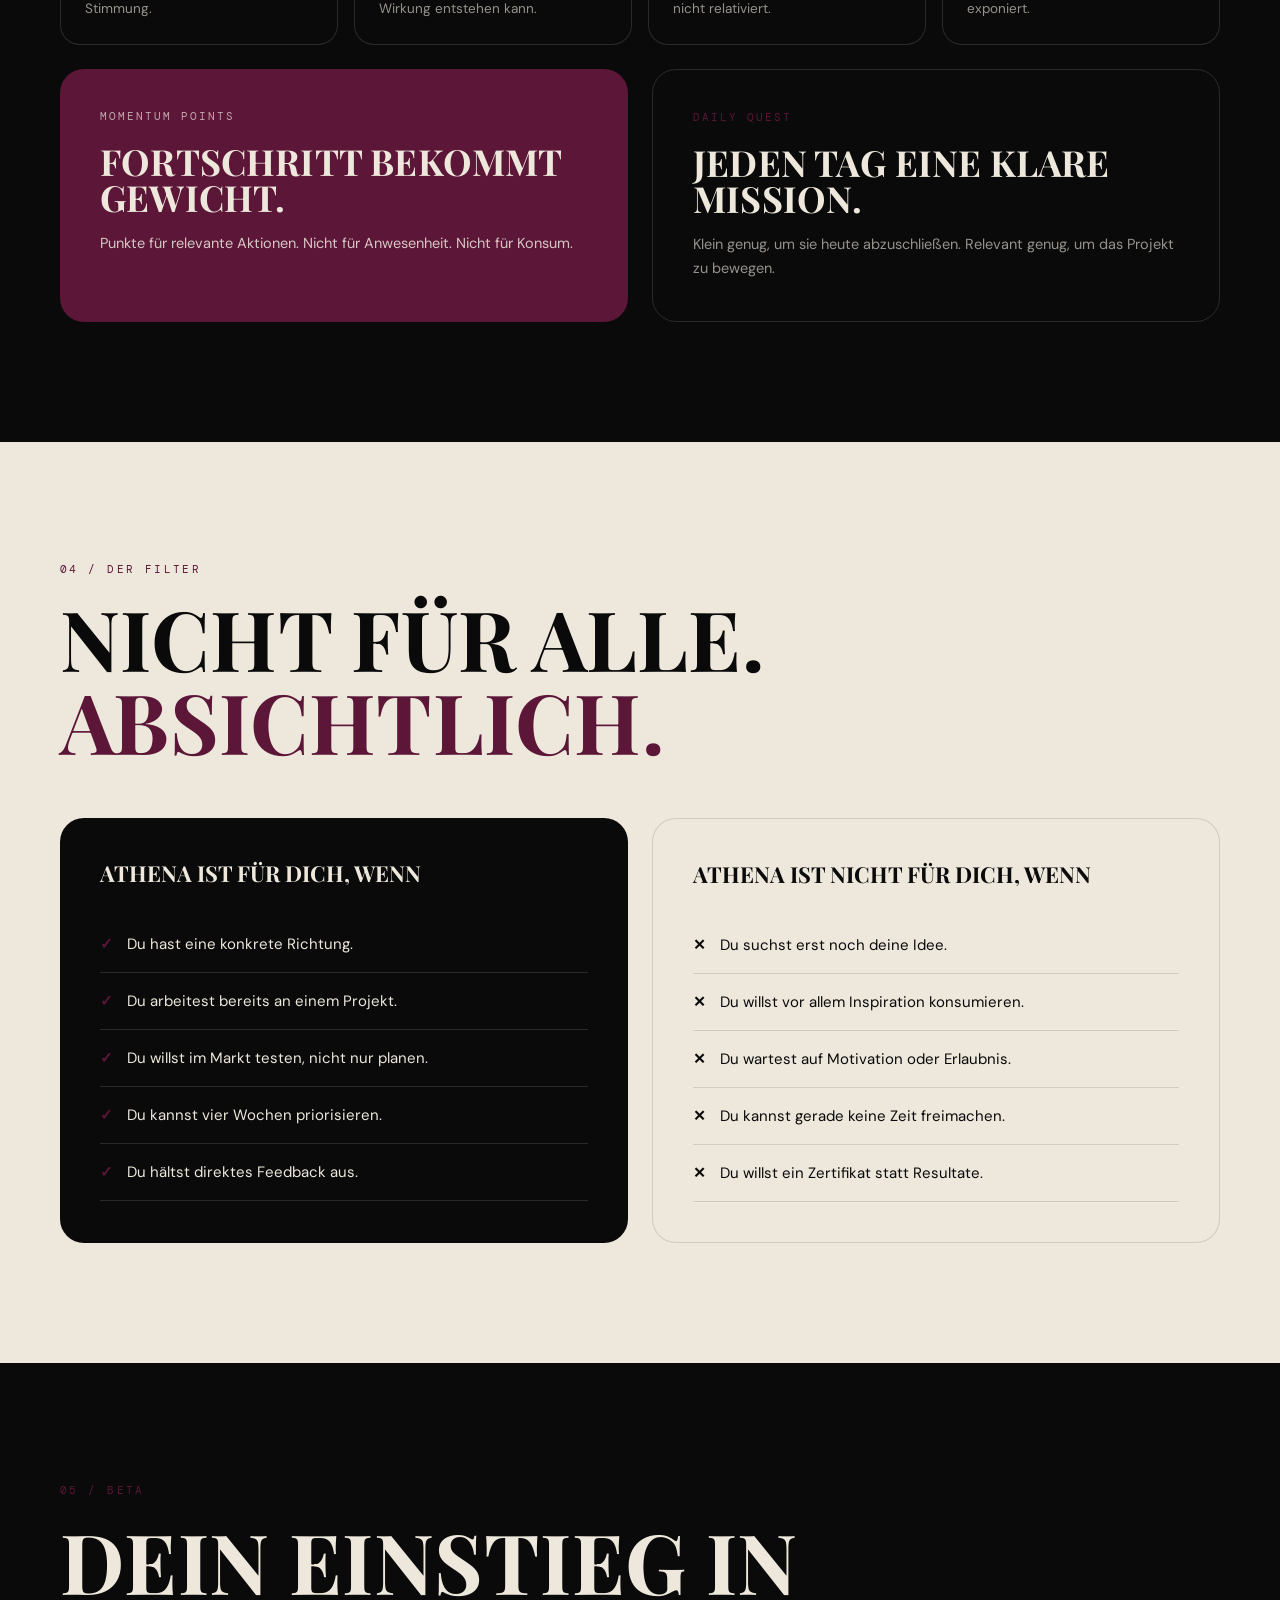
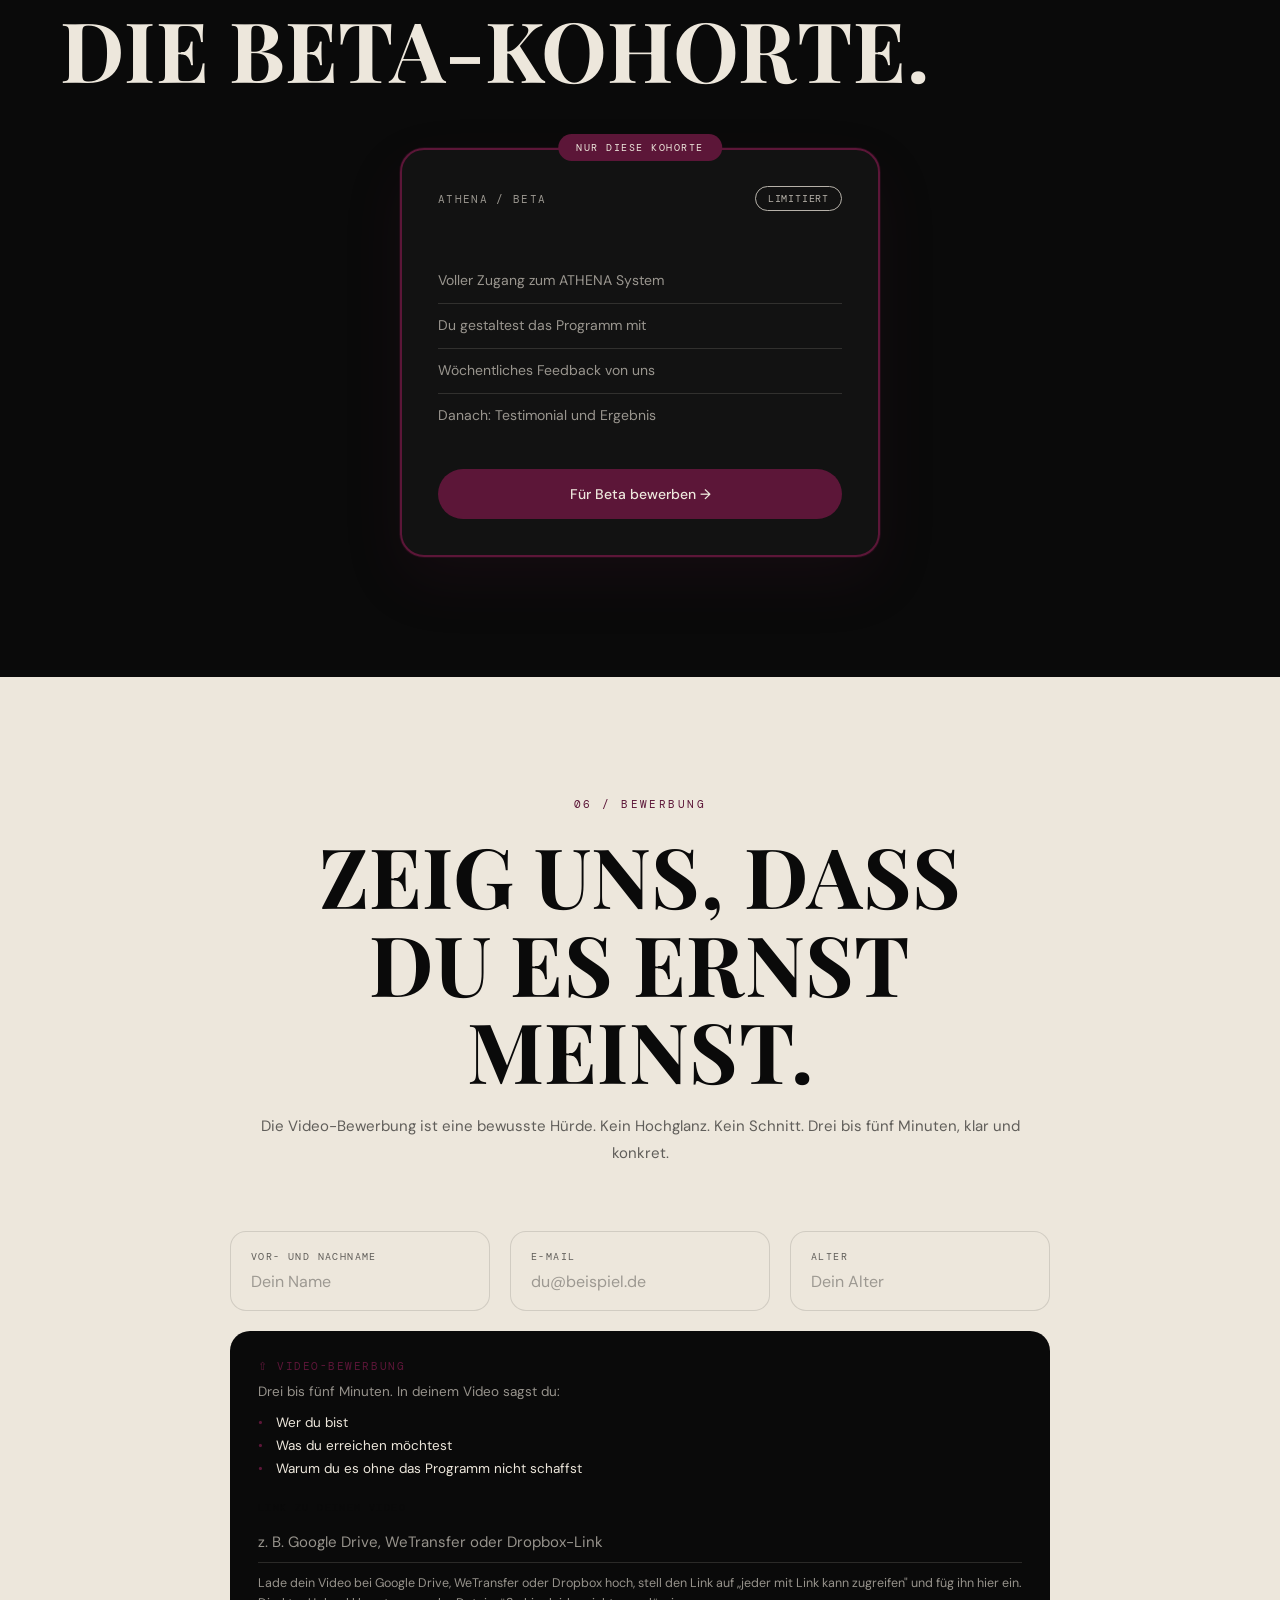
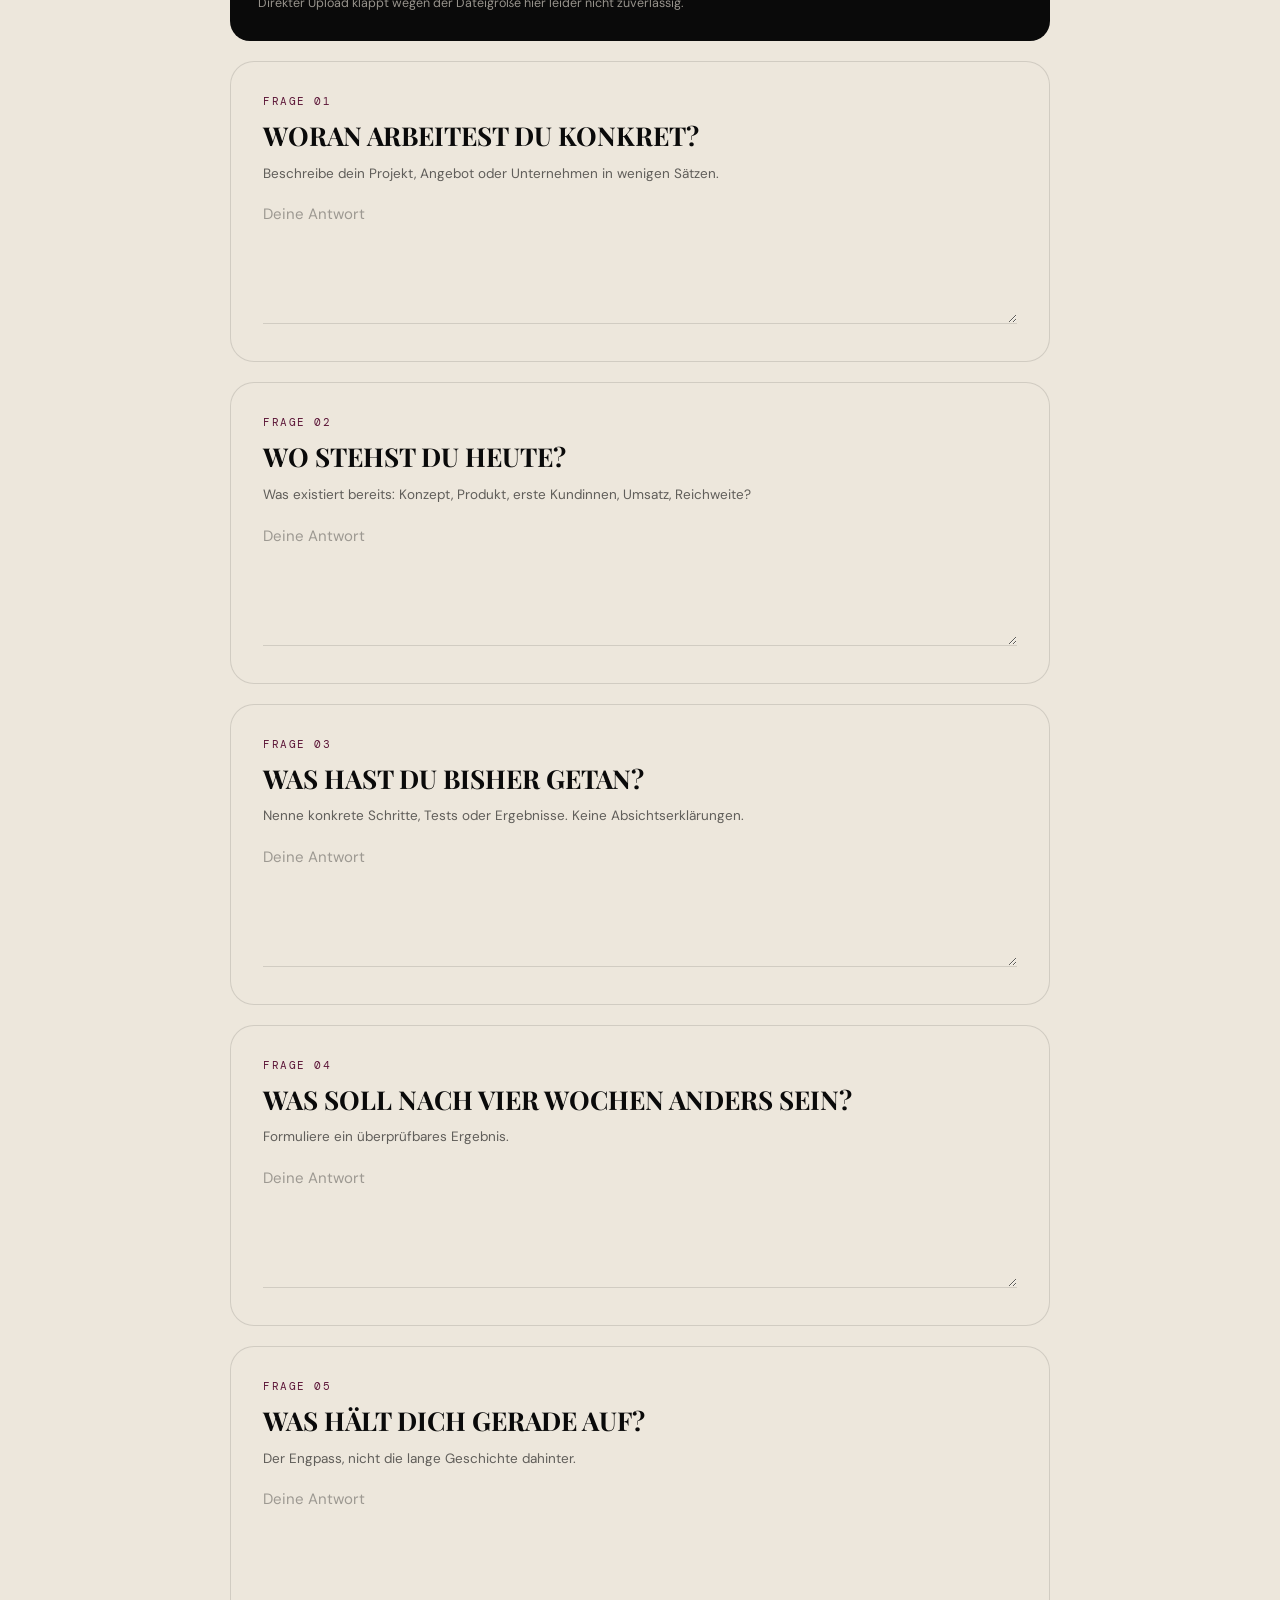
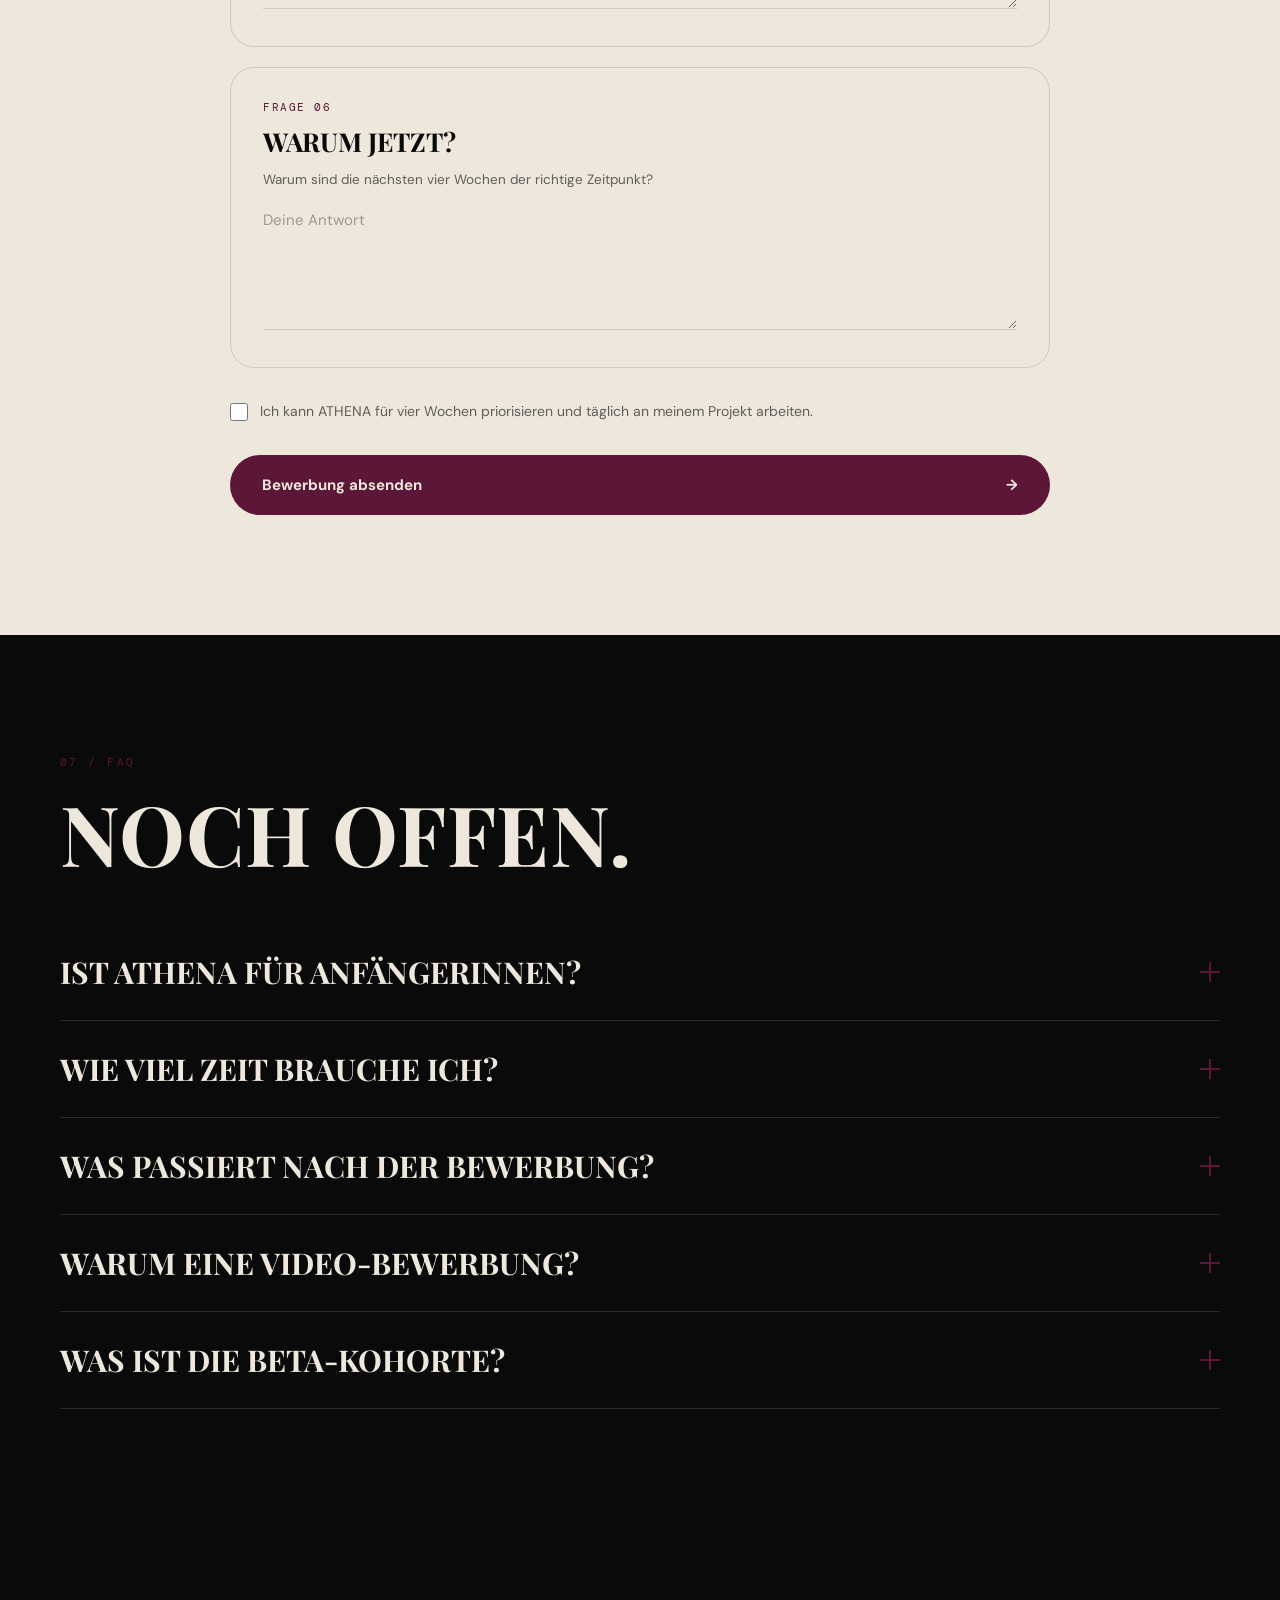
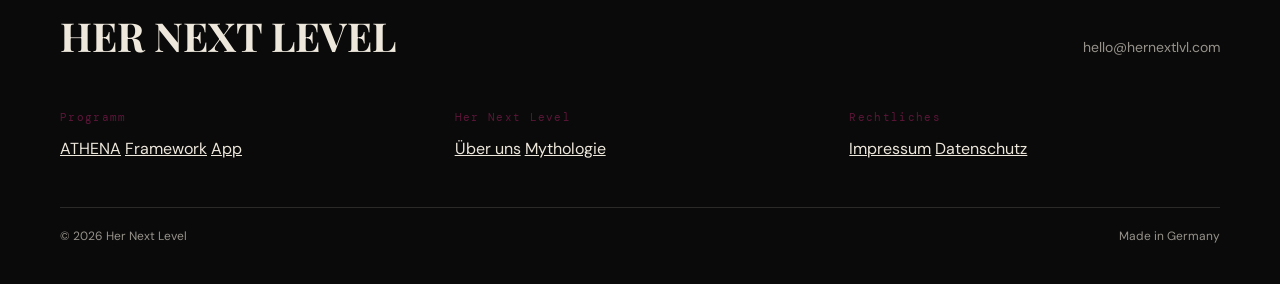
==== commit 82bc9631: "Fix mobile overflow from serif rebrand and remove all em-dashes The Playfair Display headline swap l" ====
--- a/index.html
+++ b/index.html
@@ -3,7 +3,7 @@
 <head>
 <meta charset="UTF-8">
 <meta name="viewport" content="width=device-width, initial-scale=1.0">
-<title>ATHENA — Her Next Level</title>
+<title>ATHENA · Her Next Level</title>
 <link rel="icon" type="image/png" href="assets/images/favicon.png">
 <meta name="description" content="Vier Wochen für Frauen, die nicht mehr erklären wollen, warum ihr Ziel Priorität hat.">
 <link rel="preconnect" href="https://fonts.googleapis.com">
@@ -32,8 +32,10 @@
   h1,h2,h3,.headline {
     font-family:'Playfair Display',serif; text-transform:uppercase;
     line-height:1.05; letter-spacing:0.005em; font-weight:700; text-rendering:optimizeLegibility;
+    overflow-wrap:break-word;
   }
   .headline { font-size:clamp(48px,6.5vw,104px); }
+  @media (max-width:640px) { .headline { font-size:clamp(38px,9vw,64px); } }
   .eyebrow {
     font-family:'DM Mono',monospace; font-size:11px; letter-spacing:0.22em;
     text-transform:uppercase; color:var(--pink);
@@ -66,6 +68,7 @@
   }
   @media (max-width:640px) { .hero-row { padding:0 24px; } }
   .hero-row span { font-family:'Playfair Display',serif; font-weight:700; text-transform:uppercase; line-height:0.95; letter-spacing:0.005em; font-size:clamp(60px,10.4vw,178px); }
+  @media (max-width:640px) { .hero-row span { font-size:clamp(30px,9vw,60px); } }
   .hero-row.cream span { color:var(--cream); }
   .hero-row.pink span { color:var(--pink); }
 
@@ -92,7 +95,7 @@
   /* ============ 01 / DAS PROBLEM ============ */
   .problem-grid { display:grid; grid-template-columns:60fr 40fr; gap:56px; align-items:end; }
   @media (max-width:900px) { .problem-grid { grid-template-columns:1fr; gap:32px; } }
-  .problem-headline { font-size:clamp(40px,5.2vw,72px); line-height:1.05; }
+  .problem-headline { font-size:clamp(40px,5.2vw,72px); line-height:1.05; min-width:0; }
   .problem-headline .black-part { color:var(--black); }
   .problem-headline .pink-part { color:var(--pink); }
   .problem-copy { font-size:16px; line-height:1.8; color:var(--muted-light); }
@@ -239,7 +242,7 @@
   .upload-text { font-size:13.5px; color:var(--muted-dark); margin-bottom:12px; }
   .upload-checklist { list-style:none; margin-bottom:20px; }
   .upload-checklist li { font-size:13.5px; line-height:1.7; color:var(--cream); padding-left:18px; position:relative; }
-  .upload-checklist li::before { content:'—'; position:absolute; left:0; color:var(--pink); }
+  .upload-checklist li::before { content:'\2022'; position:absolute; left:0; color:var(--pink); }
   .video-link-input {
     width:100%; border:none; border-bottom:1px solid var(--line-dark); background:transparent;
     font-family:'DM Sans',sans-serif; font-size:15px; color:var(--cream); outline:none; padding:10px 0;
@@ -432,7 +435,7 @@
     <p class="eyebrow reveal">02 / WAS ATHENA IST</p>
     <div class="wai-top">
       <h2 class="headline reveal">4 WOCHEN.<br>4 PHASEN.</h2>
-      <p class="wai-sub reveal">Kein Wissensarchiv. Ein Arbeitszyklus mit klaren Gates. Du bewegst dein Projekt von Beweis zu Zugkraft. Die Buchstaben sind Ränge, keine Noten — du arbeitest dich von E bis B hoch.</p>
+      <p class="wai-sub reveal">Kein Wissensarchiv. Ein Arbeitszyklus mit klaren Gates. Du bewegst dein Projekt von Beweis zu Zugkraft. Die Buchstaben sind Ränge, keine Noten. Du arbeitest dich von E bis B hoch.</p>
     </div>
 
     <div class="phases reveal">
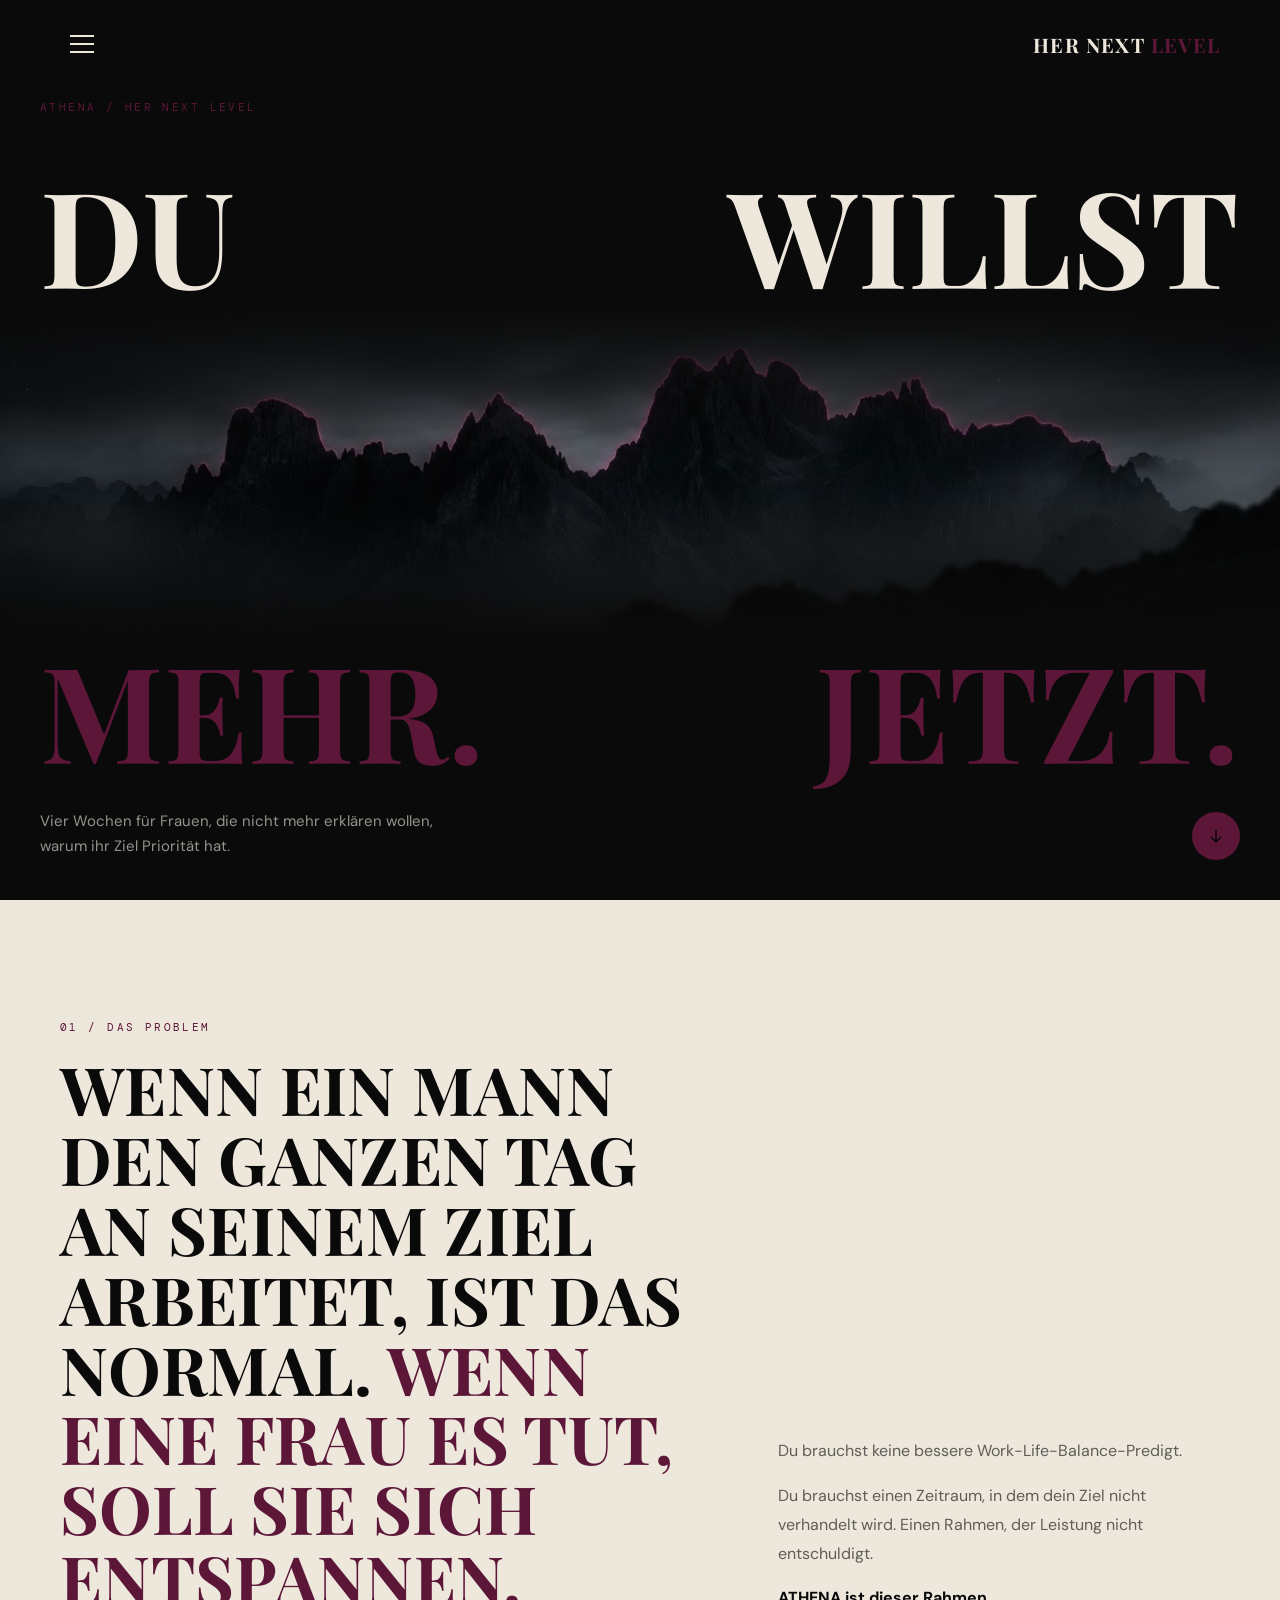
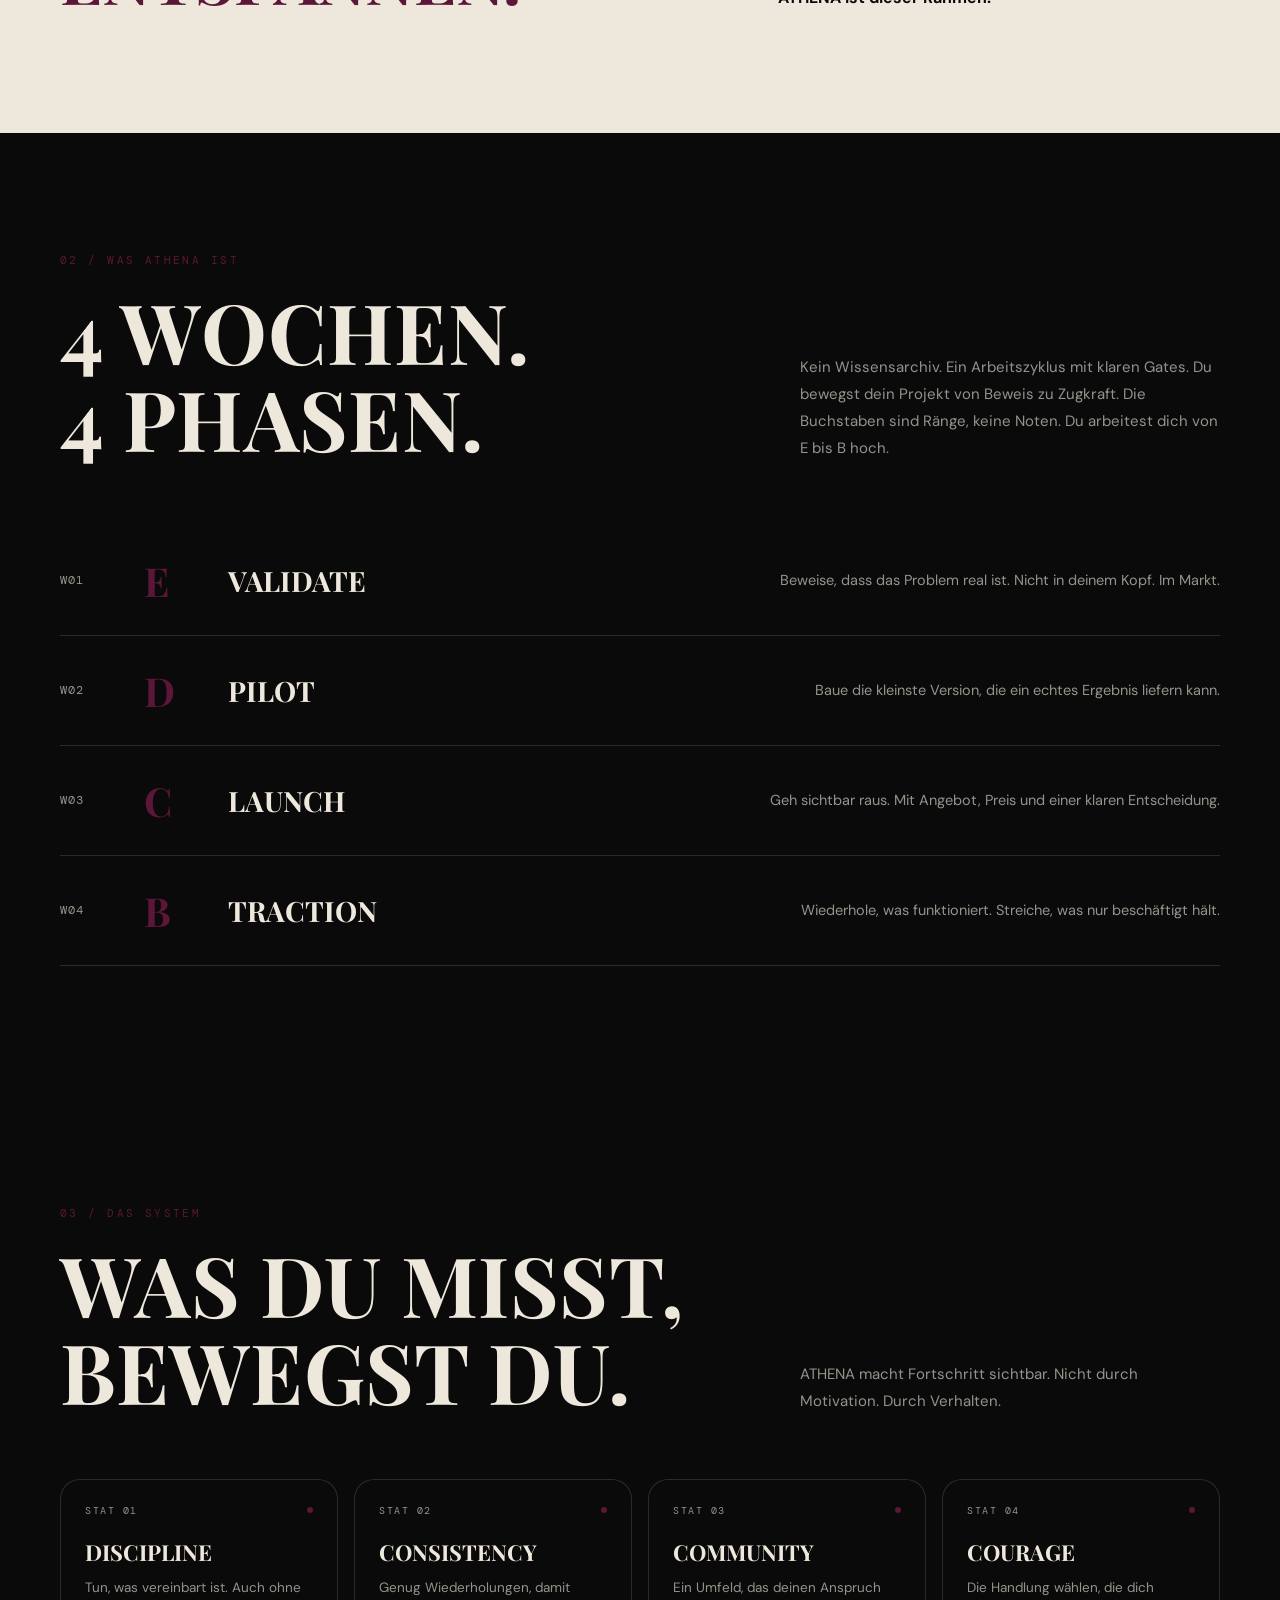
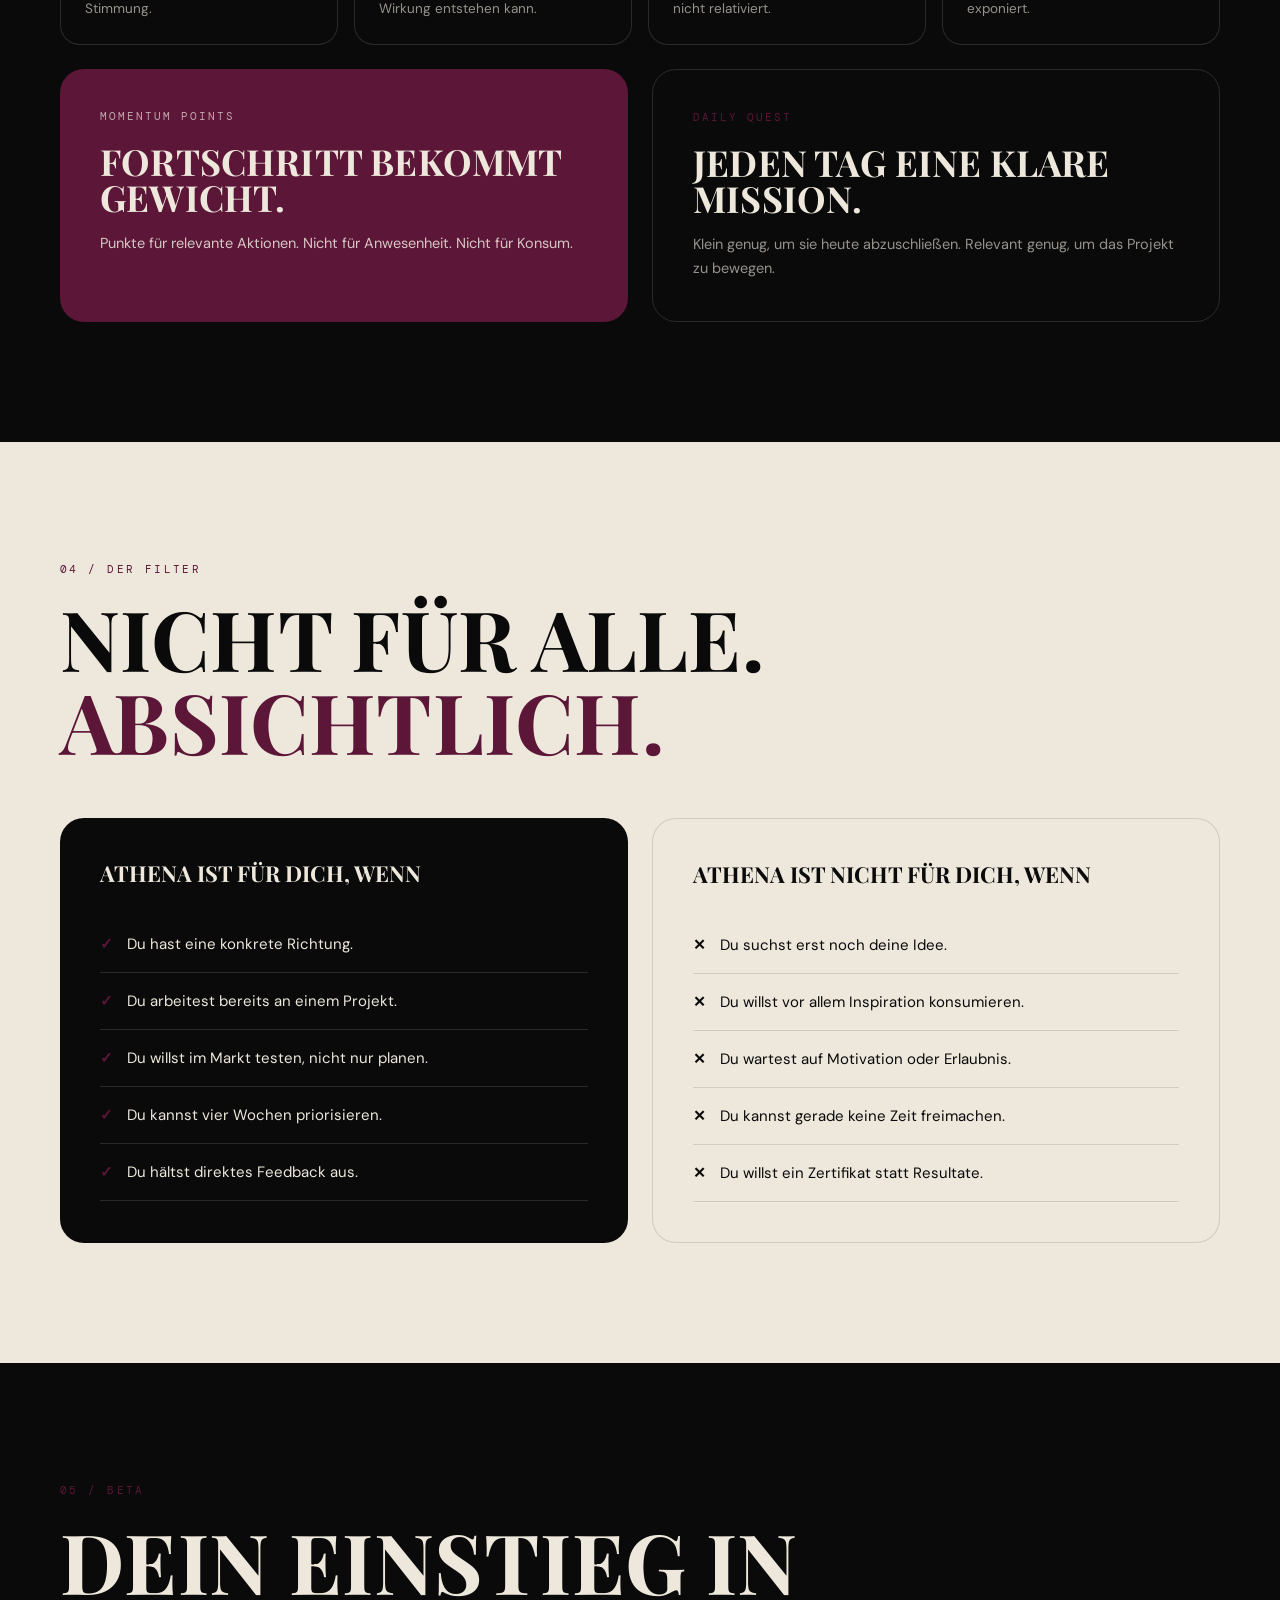
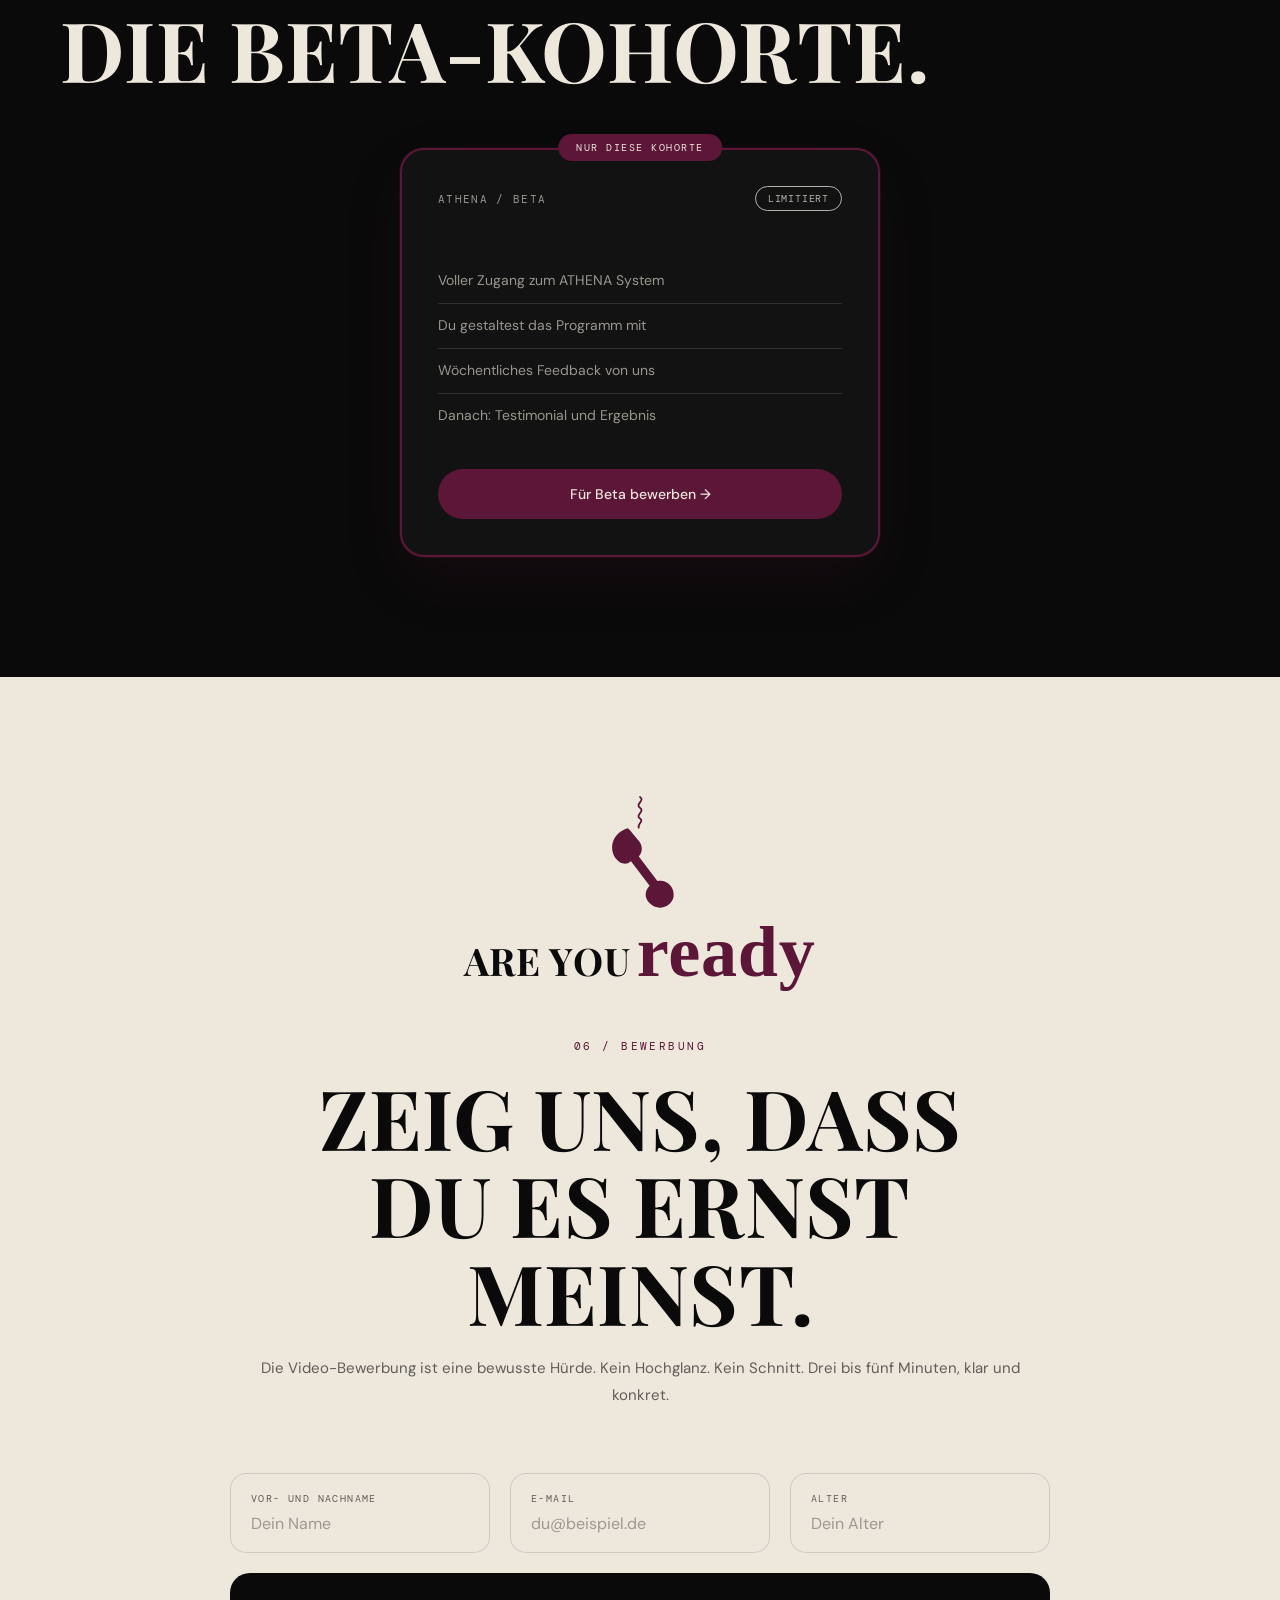
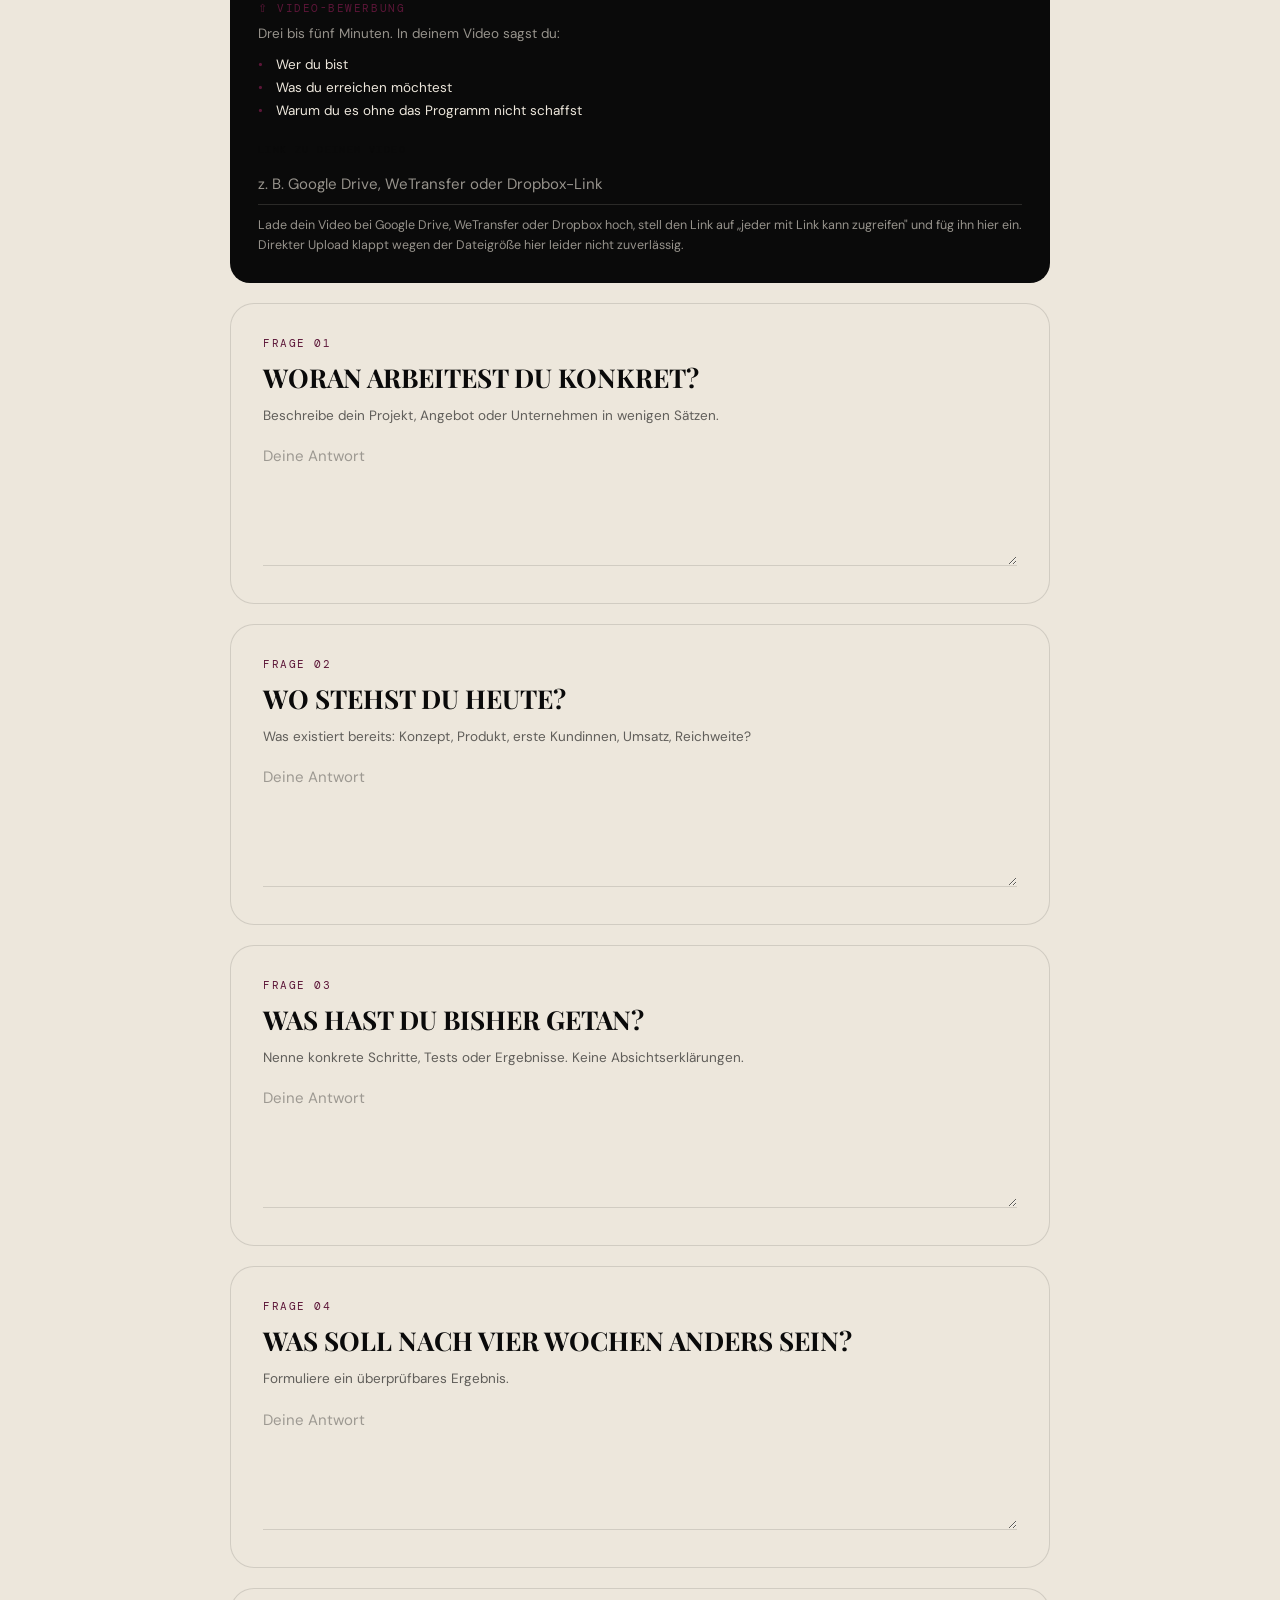
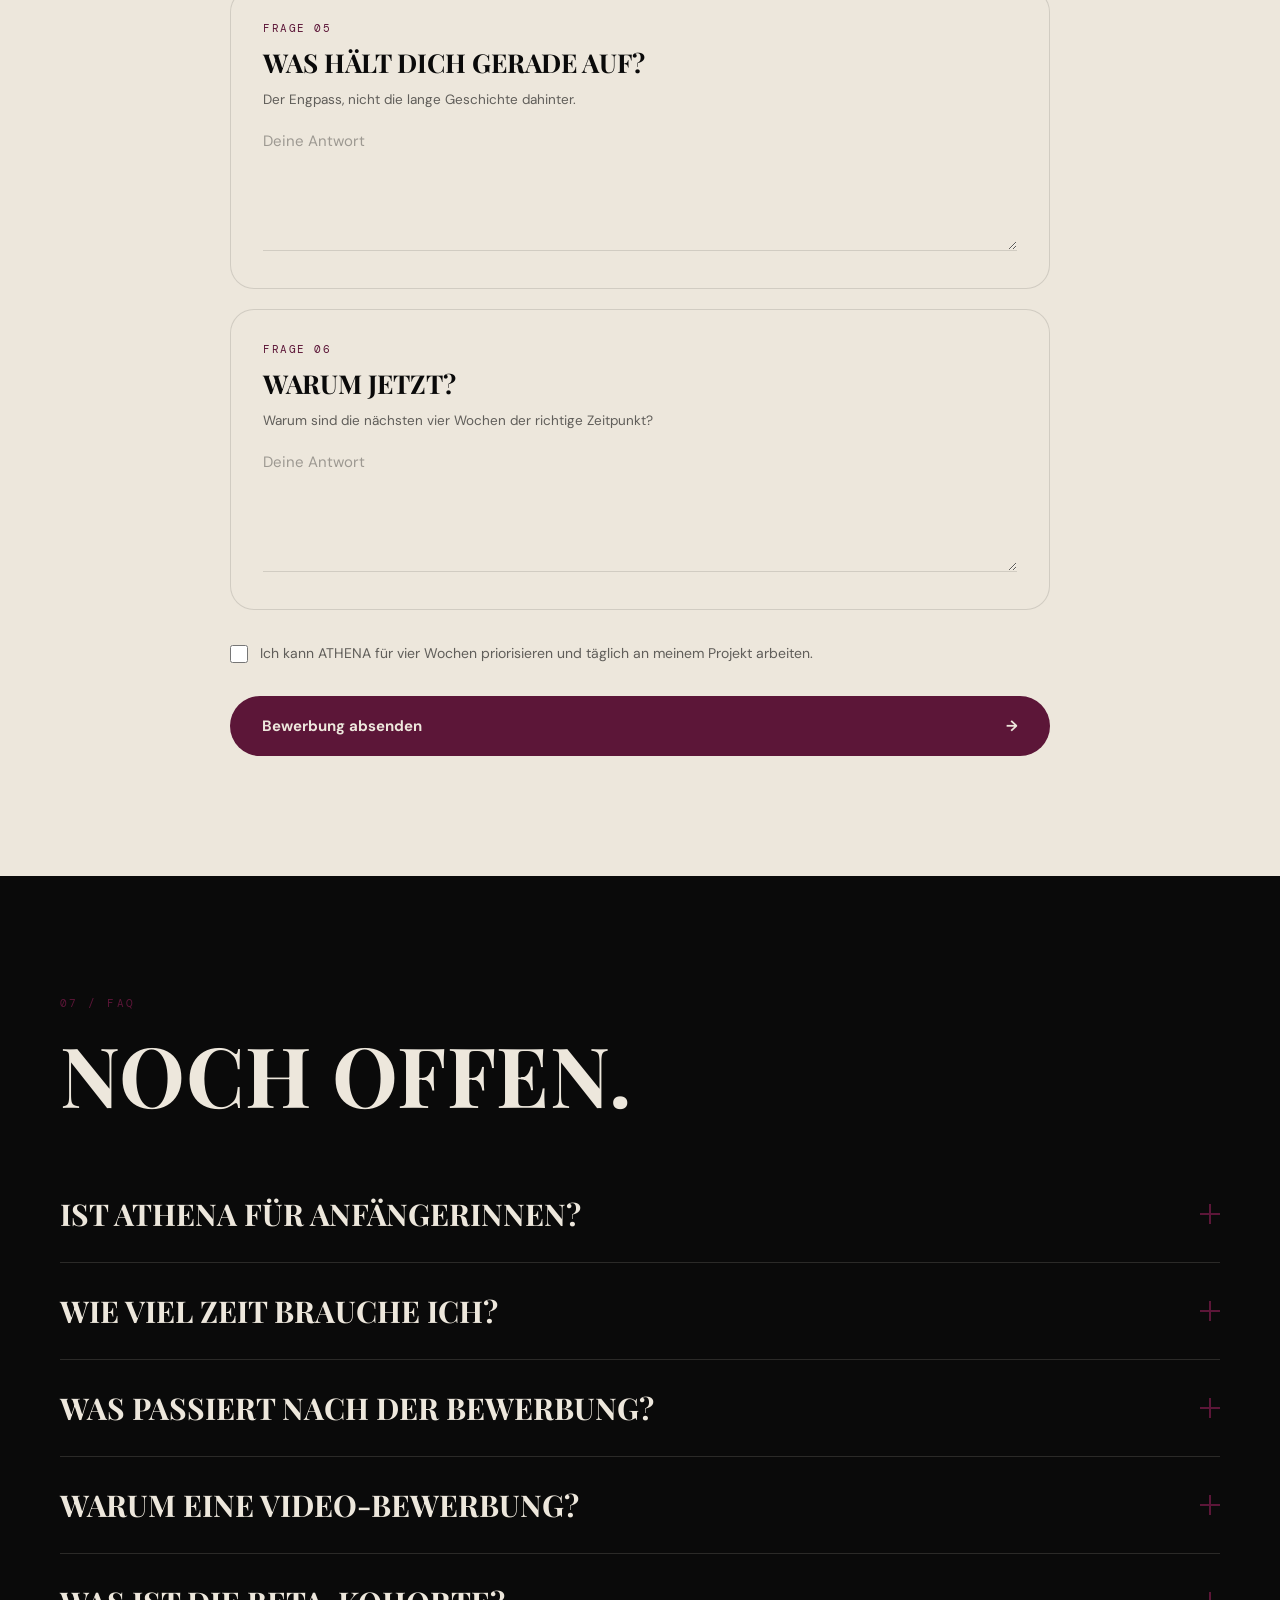
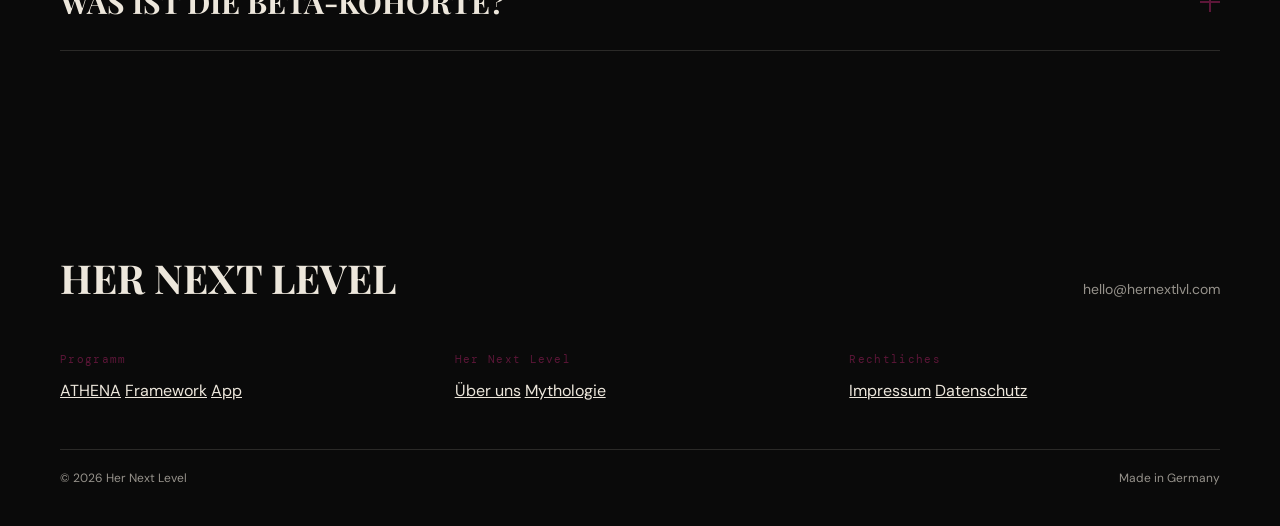
==== commit 9ca8a1e0: "Add "Are you ready" teaser to the Bewerbung section Hand-drawn SVG rotary-phone-handset silhouette p" ====
--- a/index.html
+++ b/index.html
@@ -7,7 +7,7 @@
 <link rel="icon" type="image/png" href="assets/images/favicon.png">
 <meta name="description" content="Vier Wochen für Frauen, die nicht mehr erklären wollen, warum ihr Ziel Priorität hat.">
 <link rel="preconnect" href="https://fonts.googleapis.com">
-<link href="https://fonts.googleapis.com/css2?family=Playfair+Display:wght@500;600;700;800&family=DM+Sans:wght@400;500;700&family=DM+Mono:wght@400;500&display=swap" rel="stylesheet">
+<link href="https://fonts.googleapis.com/css2?family=Playfair+Display:wght@500;600;700;800&family=DM+Sans:wght@400;500;700&family=DM+Mono:wght@400;500&family=Tangerine:wght@400;700&display=swap" rel="stylesheet">
 <style>
   :root {
     --pink:      #5C1638;
@@ -208,6 +208,16 @@
   .price-cta:hover { opacity:0.85; }
 
   /* ============ 06 / BEWERBUNG ============ */
+  .bewerbung-teaser { text-align:center; margin:0 auto 56px; }
+  .phone-icon { width:72px; height:auto; margin:0 auto 20px; display:block; overflow:visible; }
+  .teaser-text {
+    font-family:'Playfair Display',serif; font-weight:700; text-transform:uppercase;
+    font-size:clamp(26px,3.6vw,38px); letter-spacing:0.02em; color:var(--black); line-height:1.15;
+  }
+  .teaser-script {
+    font-family:'Tangerine',cursive; font-weight:700; text-transform:none;
+    font-size:1.9em; color:var(--pink); line-height:0.6; display:inline-block; margin-left:6px;
+  }
   .bewerbung-head { text-align:center; max-width:760px; margin:0 auto 64px; }
   .bewerbung-headline .black-part { color:var(--black); }
   .bewerbung-sub { font-size:15px; line-height:1.8; color:var(--muted-light); margin-top:20px; }
@@ -578,6 +588,24 @@
 <!-- 06 / BEWERBUNG -->
 <section class="section section-light" id="bewerbung">
   <div class="container">
+    <div class="bewerbung-teaser reveal">
+      <svg class="phone-icon" viewBox="0 0 120 190" xmlns="http://www.w3.org/2000/svg" aria-hidden="true">
+        <path d="M60 0 C 69 6, 51 12, 60 18 C 69 24, 51 30, 60 36 C 67 41, 55 45, 58 51"
+              fill="none" stroke="var(--pink)" stroke-width="3" stroke-linecap="round"/>
+        <path d="M40 52
+                 C 16 58, 6 84, 20 103
+                 C 27 112, 37 114, 45 107
+                 L 76 148
+                 C 68 156, 67 167, 75 176
+                 C 89 192, 113 184, 116 166
+                 C 118 150, 105 137, 89 140
+                 L 58 99
+                 C 65 92, 65 80, 56 71
+                 C 51 65, 46 58, 40 52 Z"
+              fill="var(--pink)"/>
+      </svg>
+      <p class="teaser-text">Are you<span class="teaser-script">ready</span></p>
+    </div>
     <p class="eyebrow reveal" style="text-align:center;">06 / BEWERBUNG</p>
     <div class="bewerbung-head reveal">
       <h2 class="headline bewerbung-headline"><span class="black-part">ZEIG UNS, DASS<br>DU ES ERNST MEINST.</span></h2>
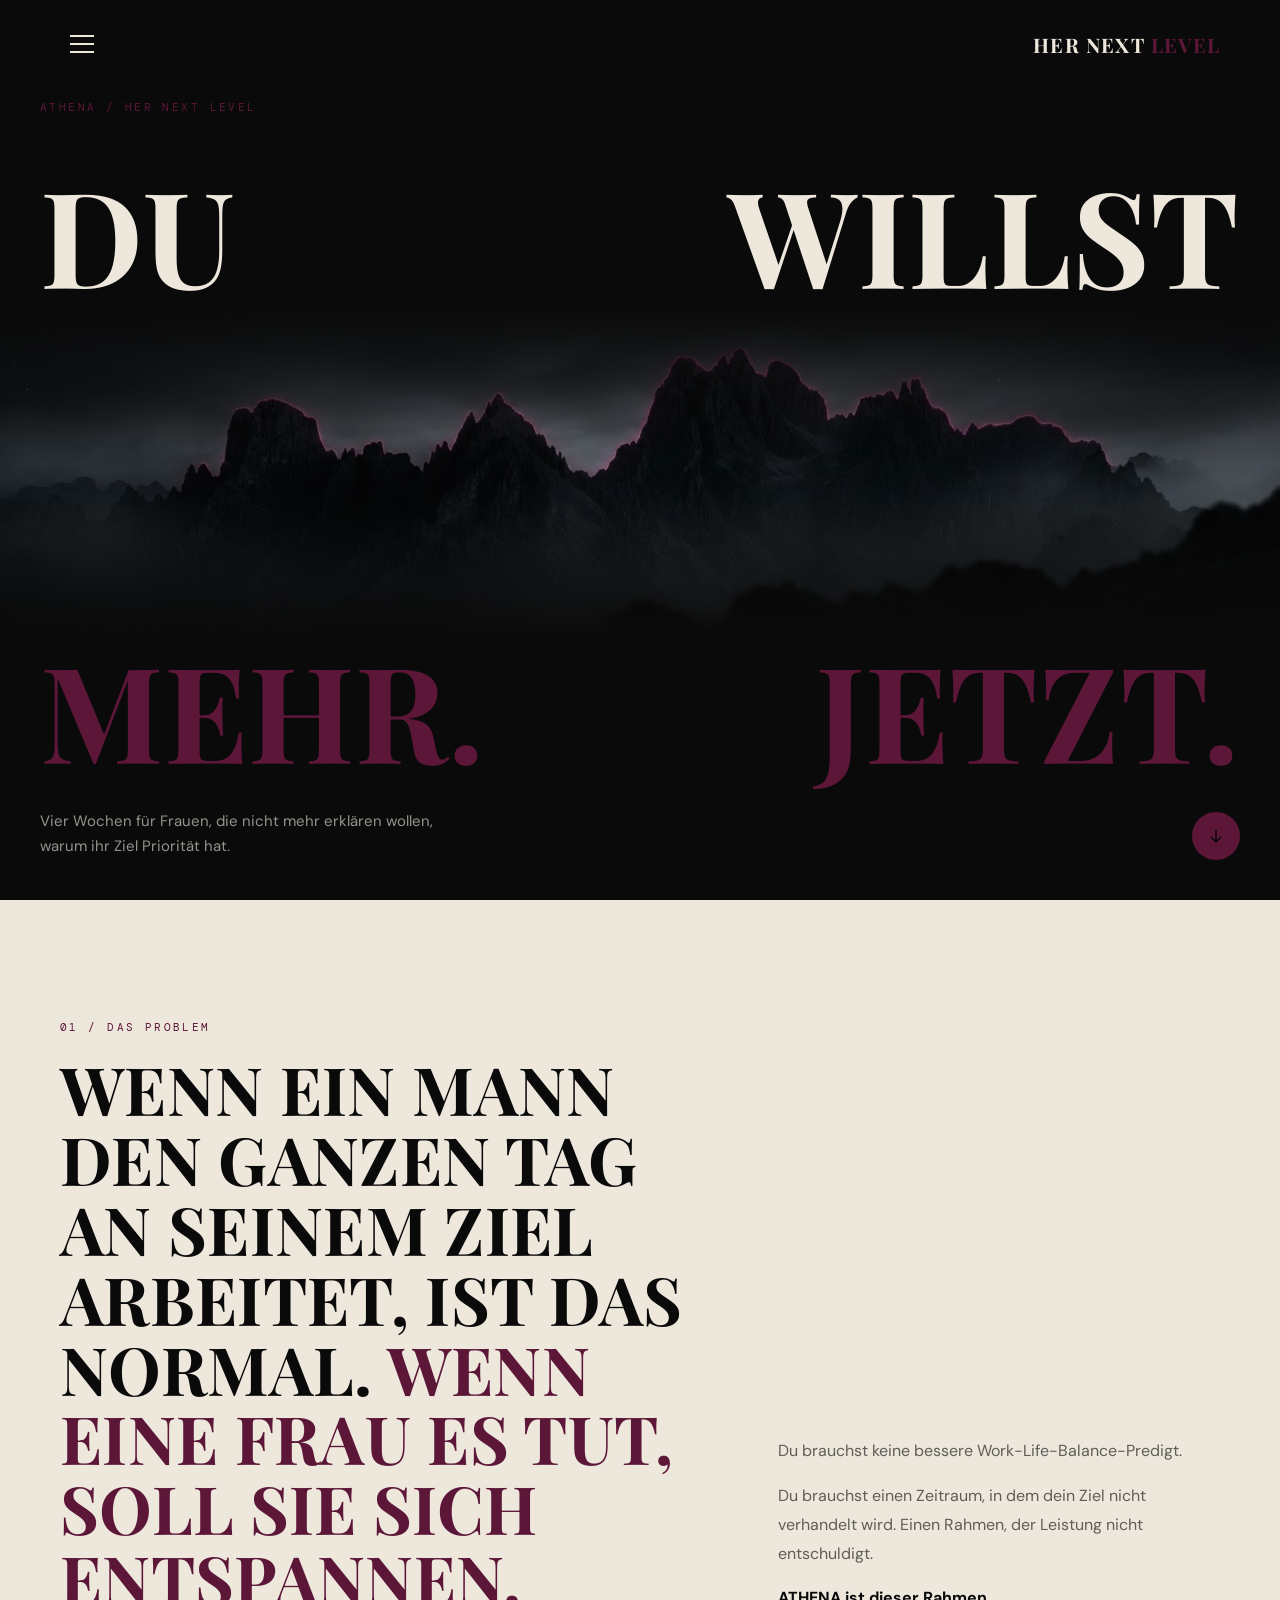
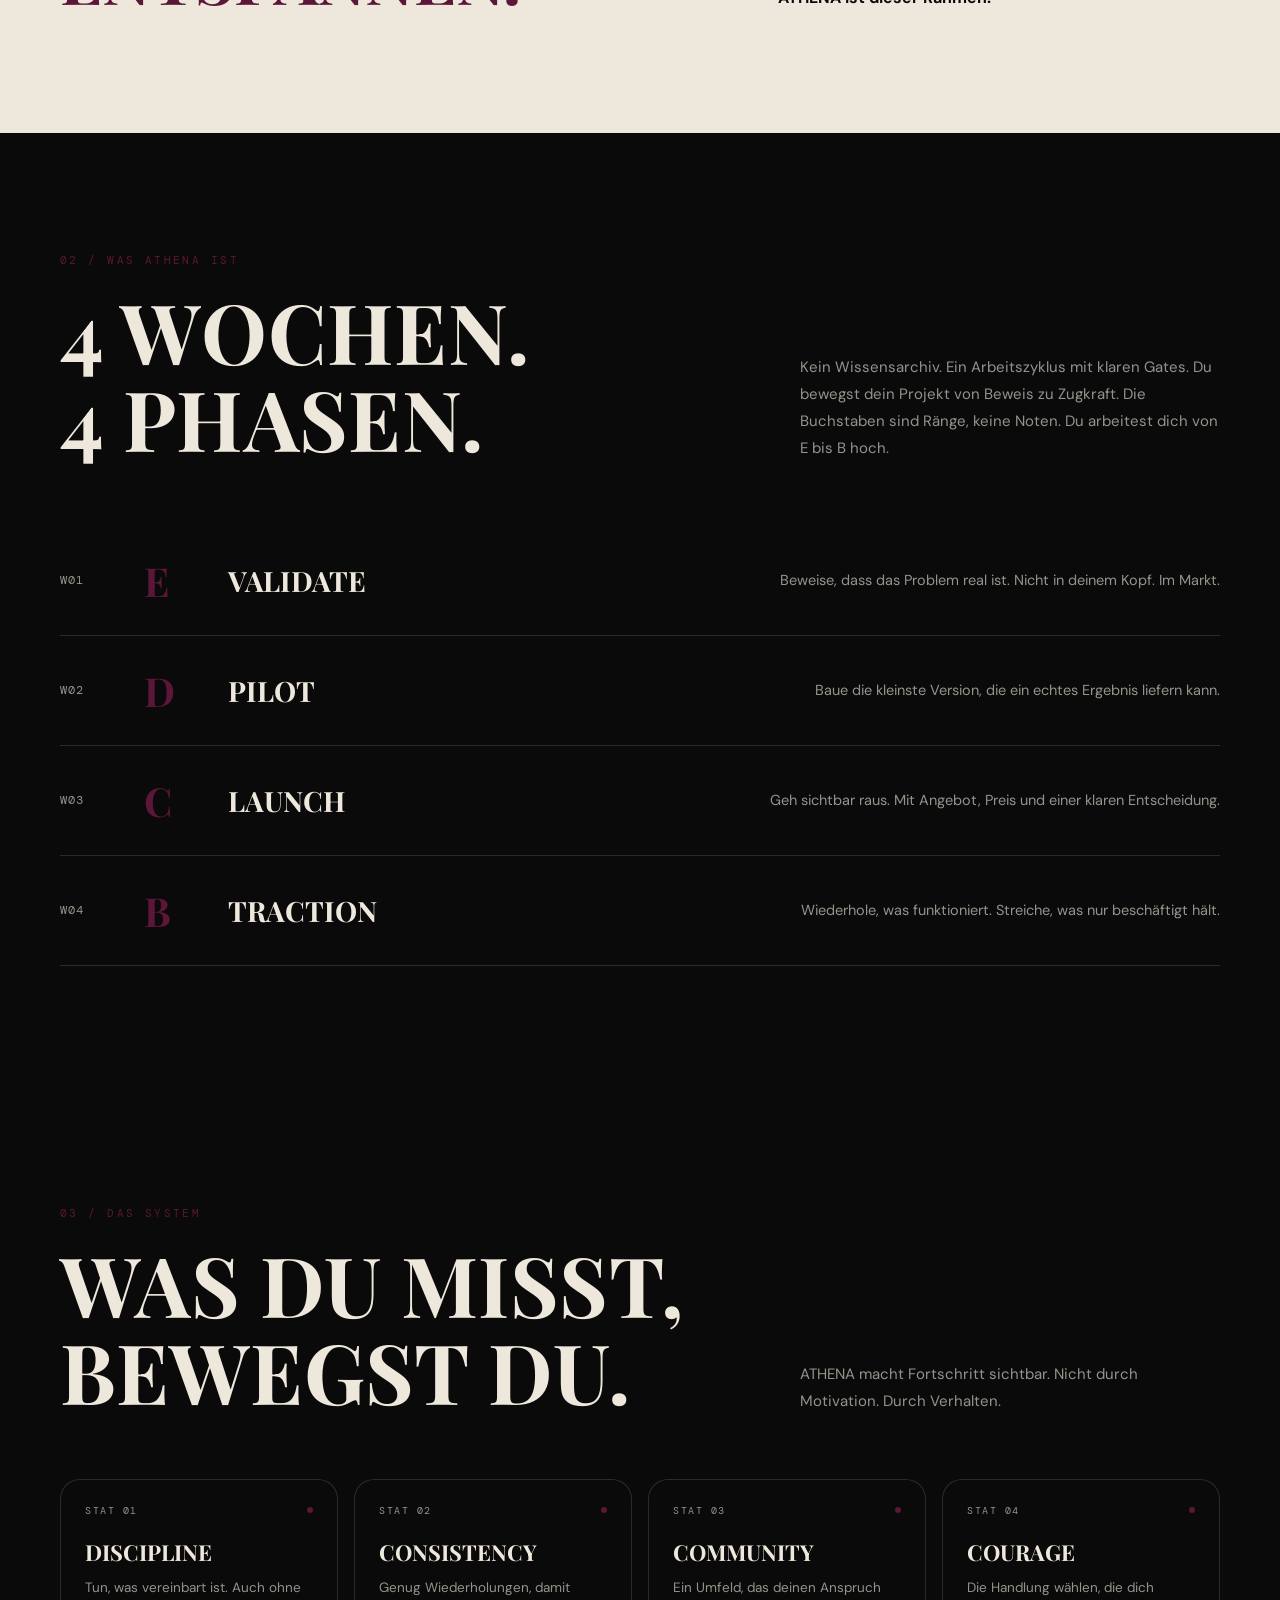
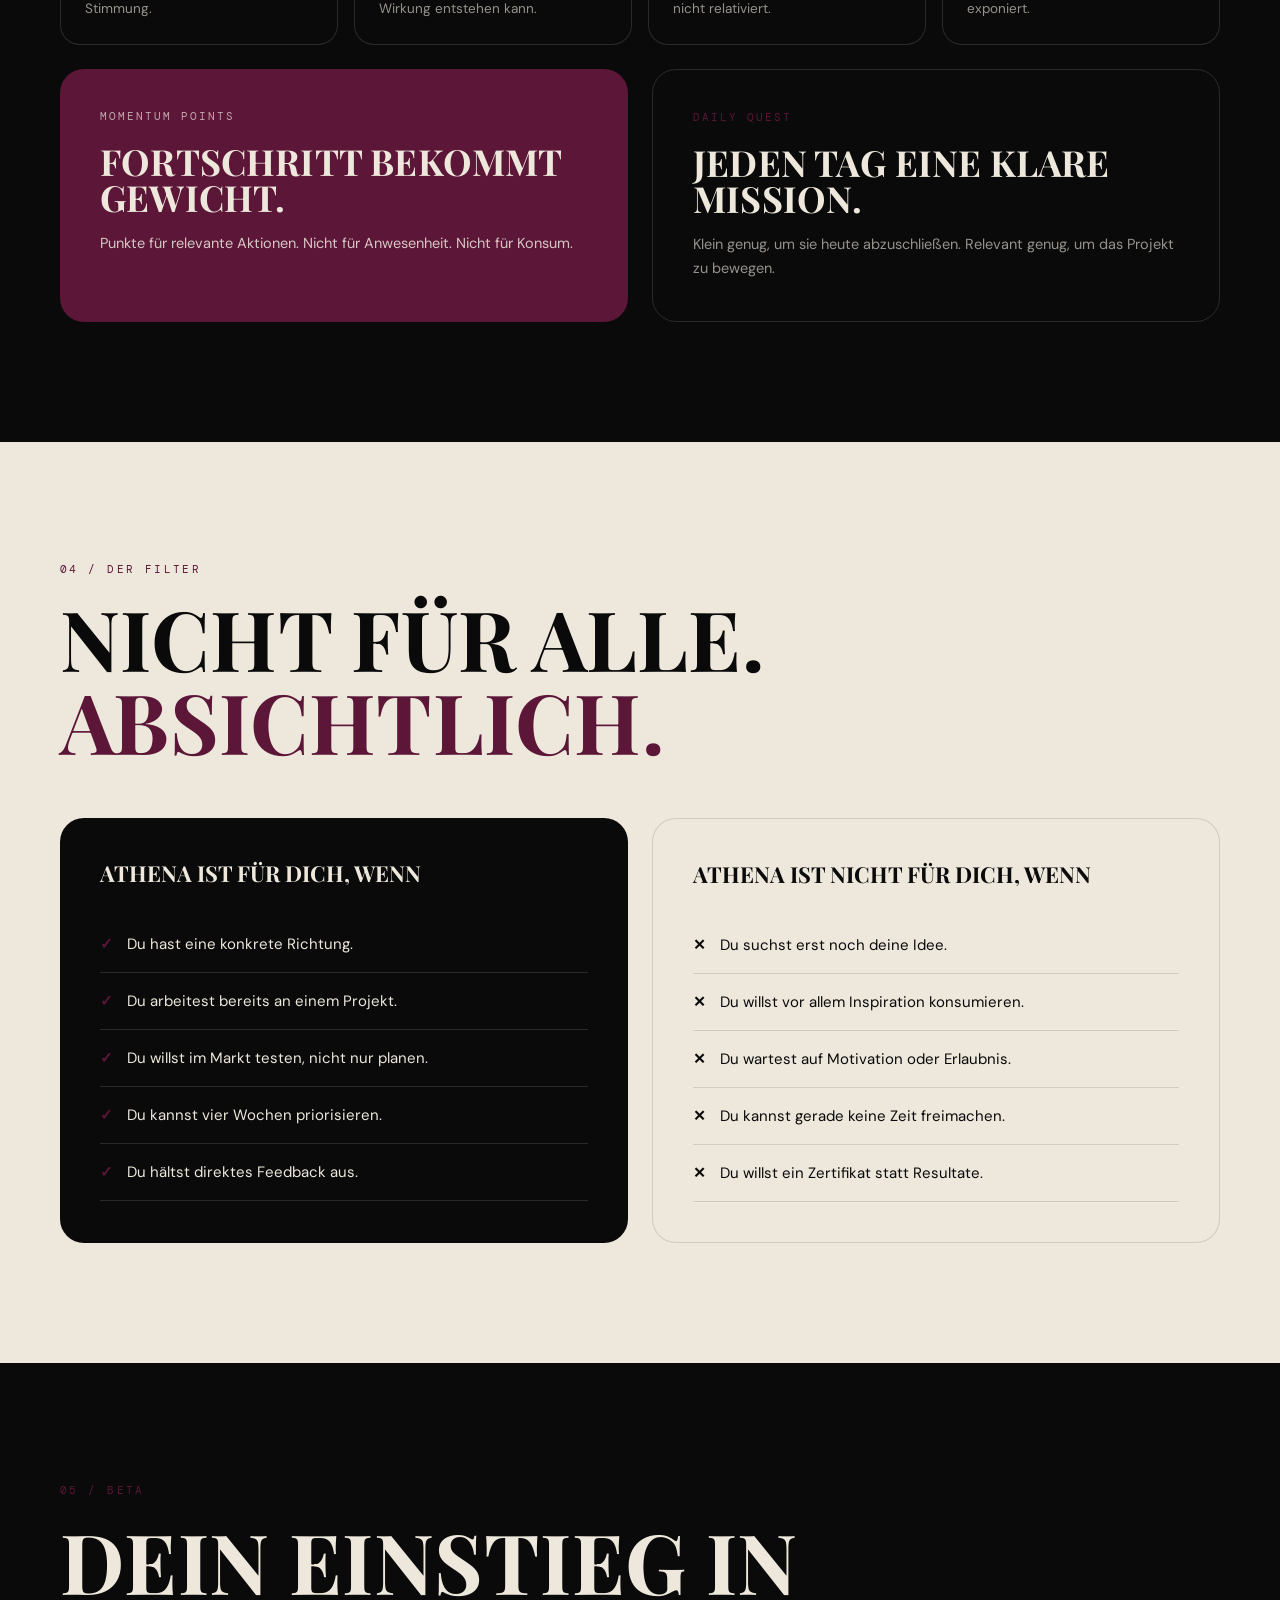
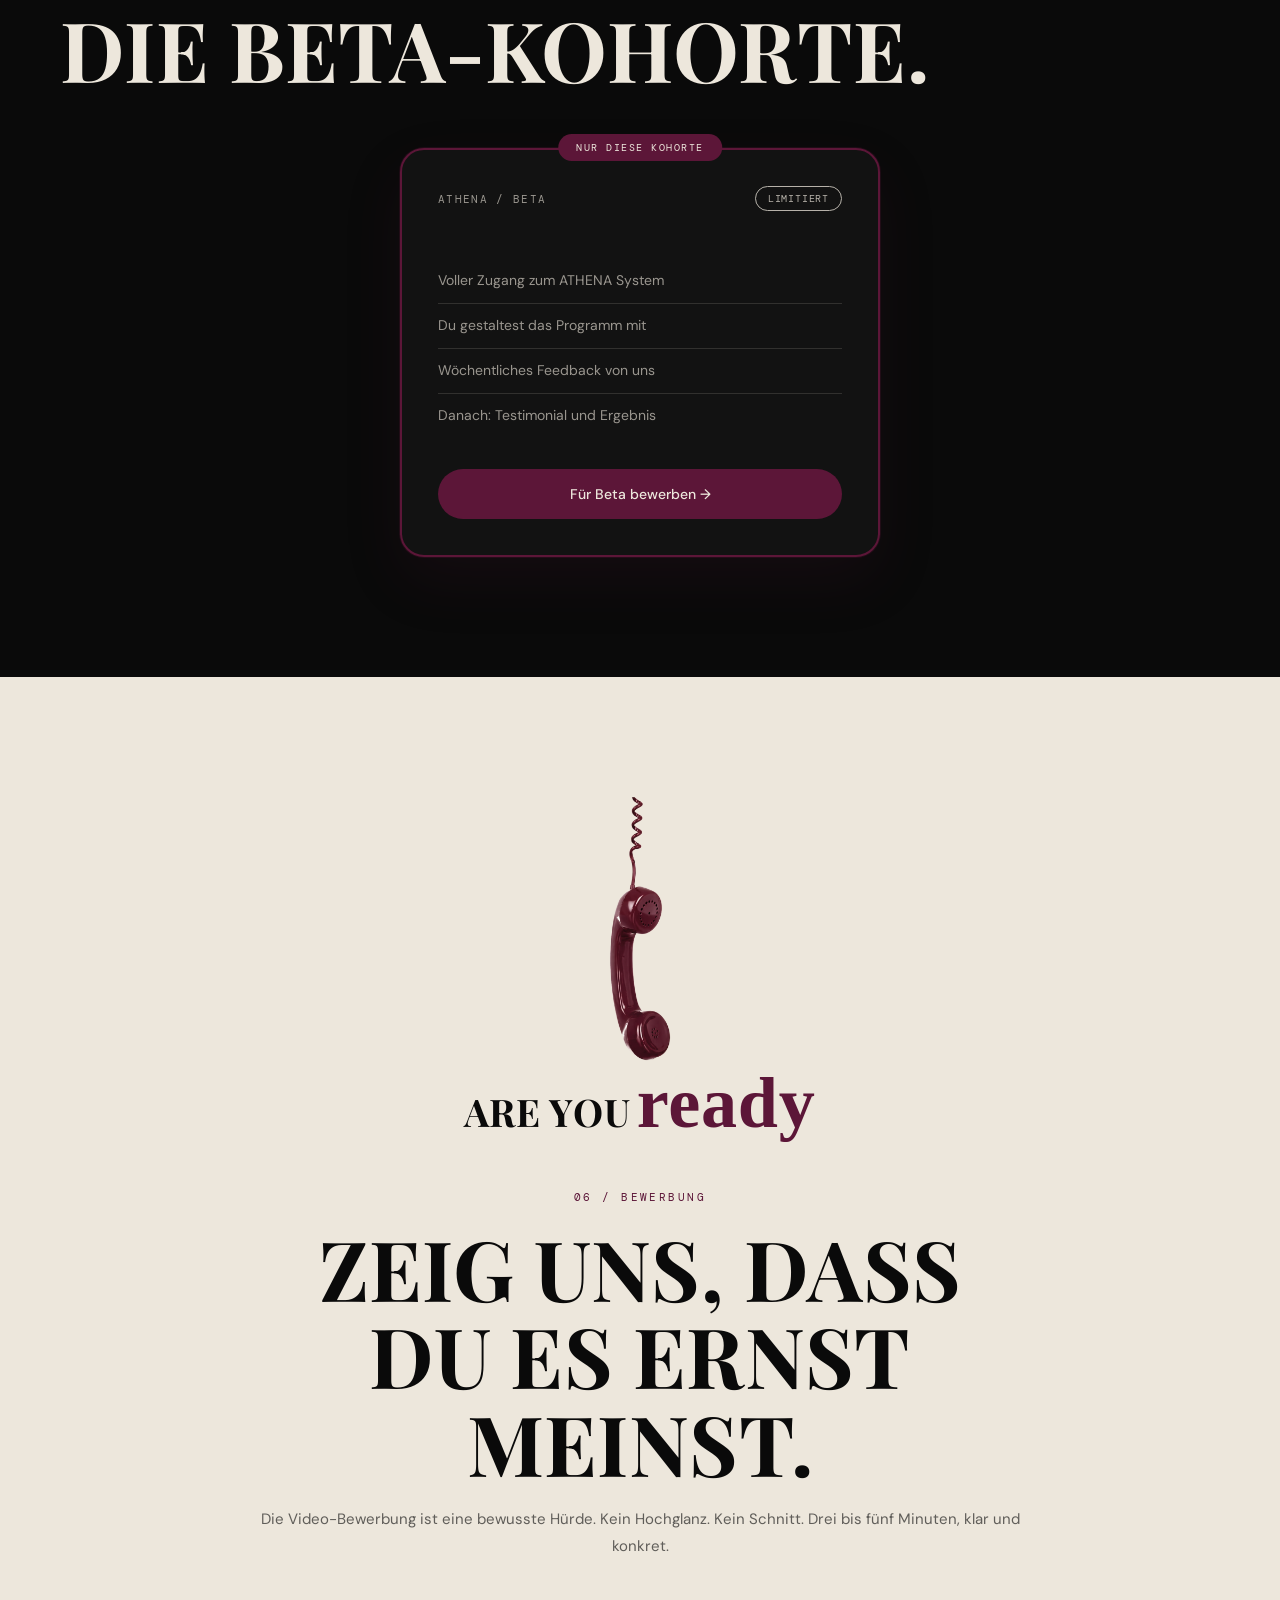
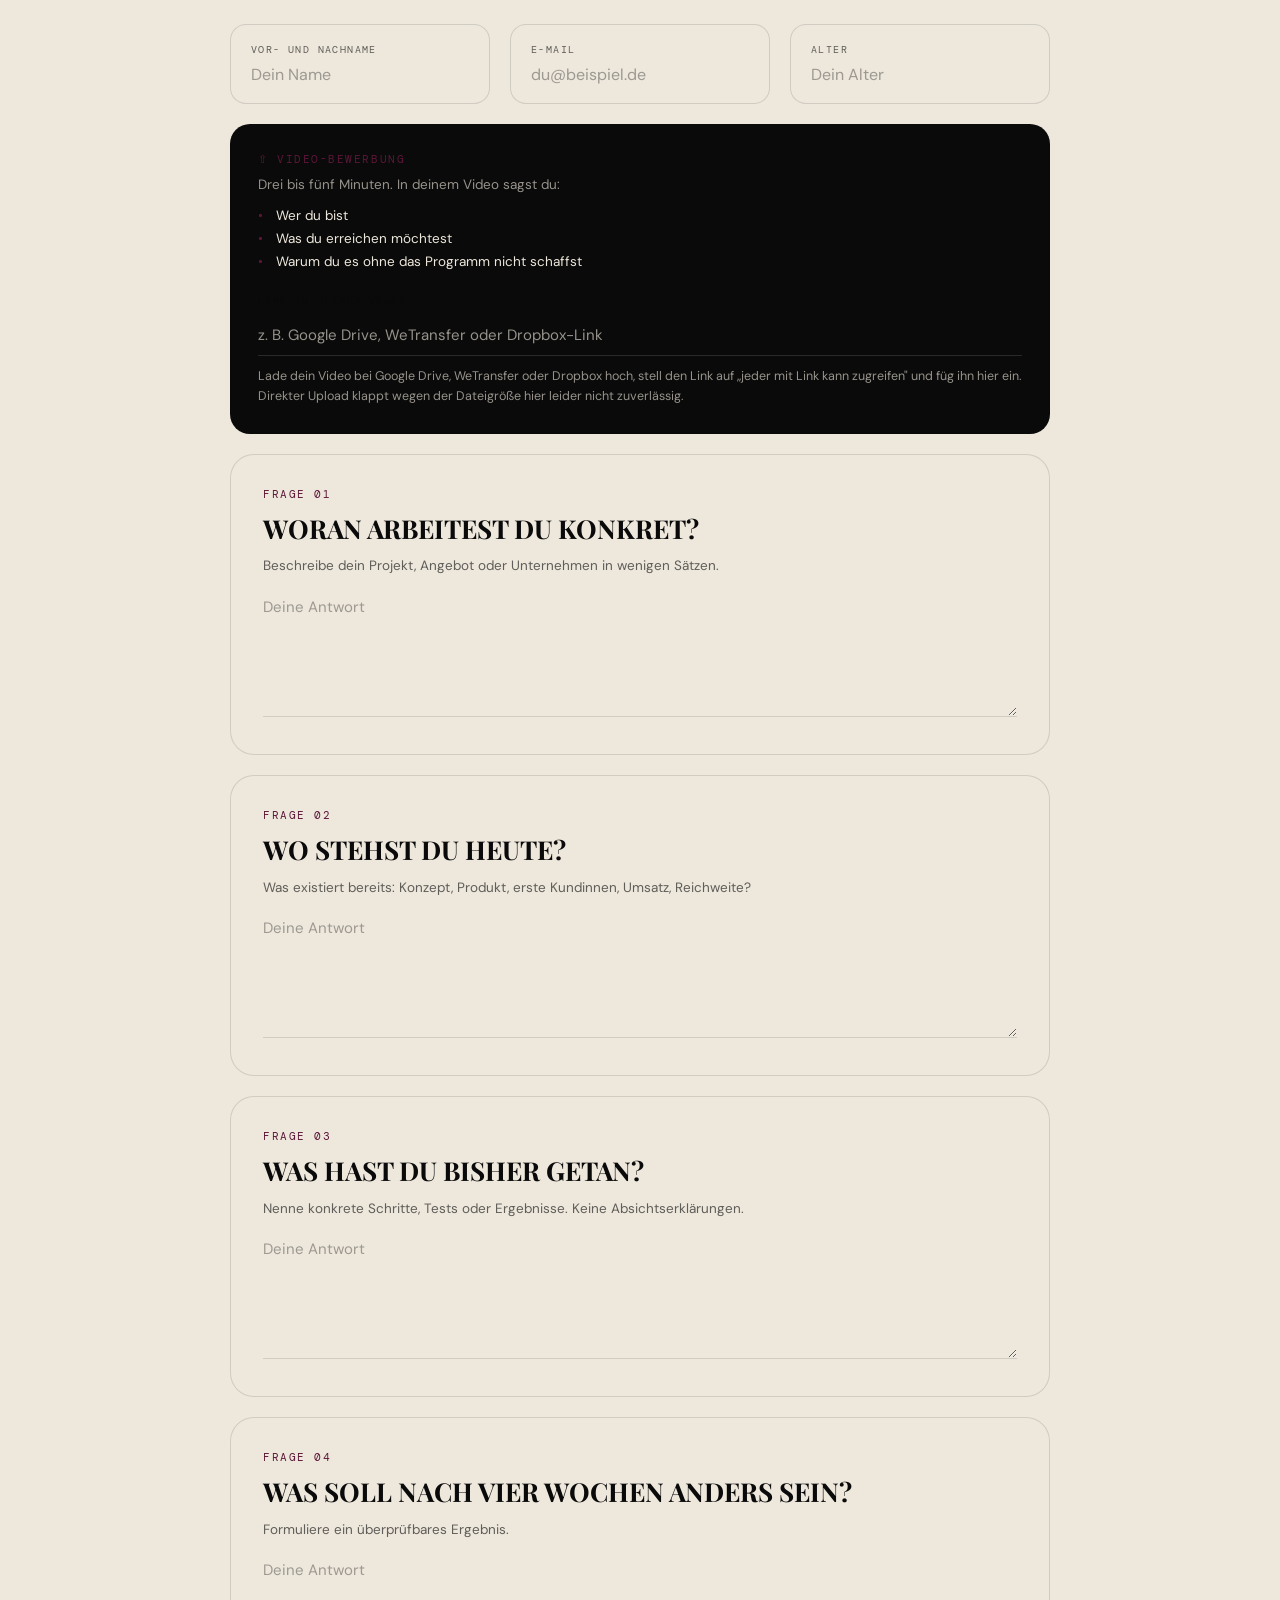
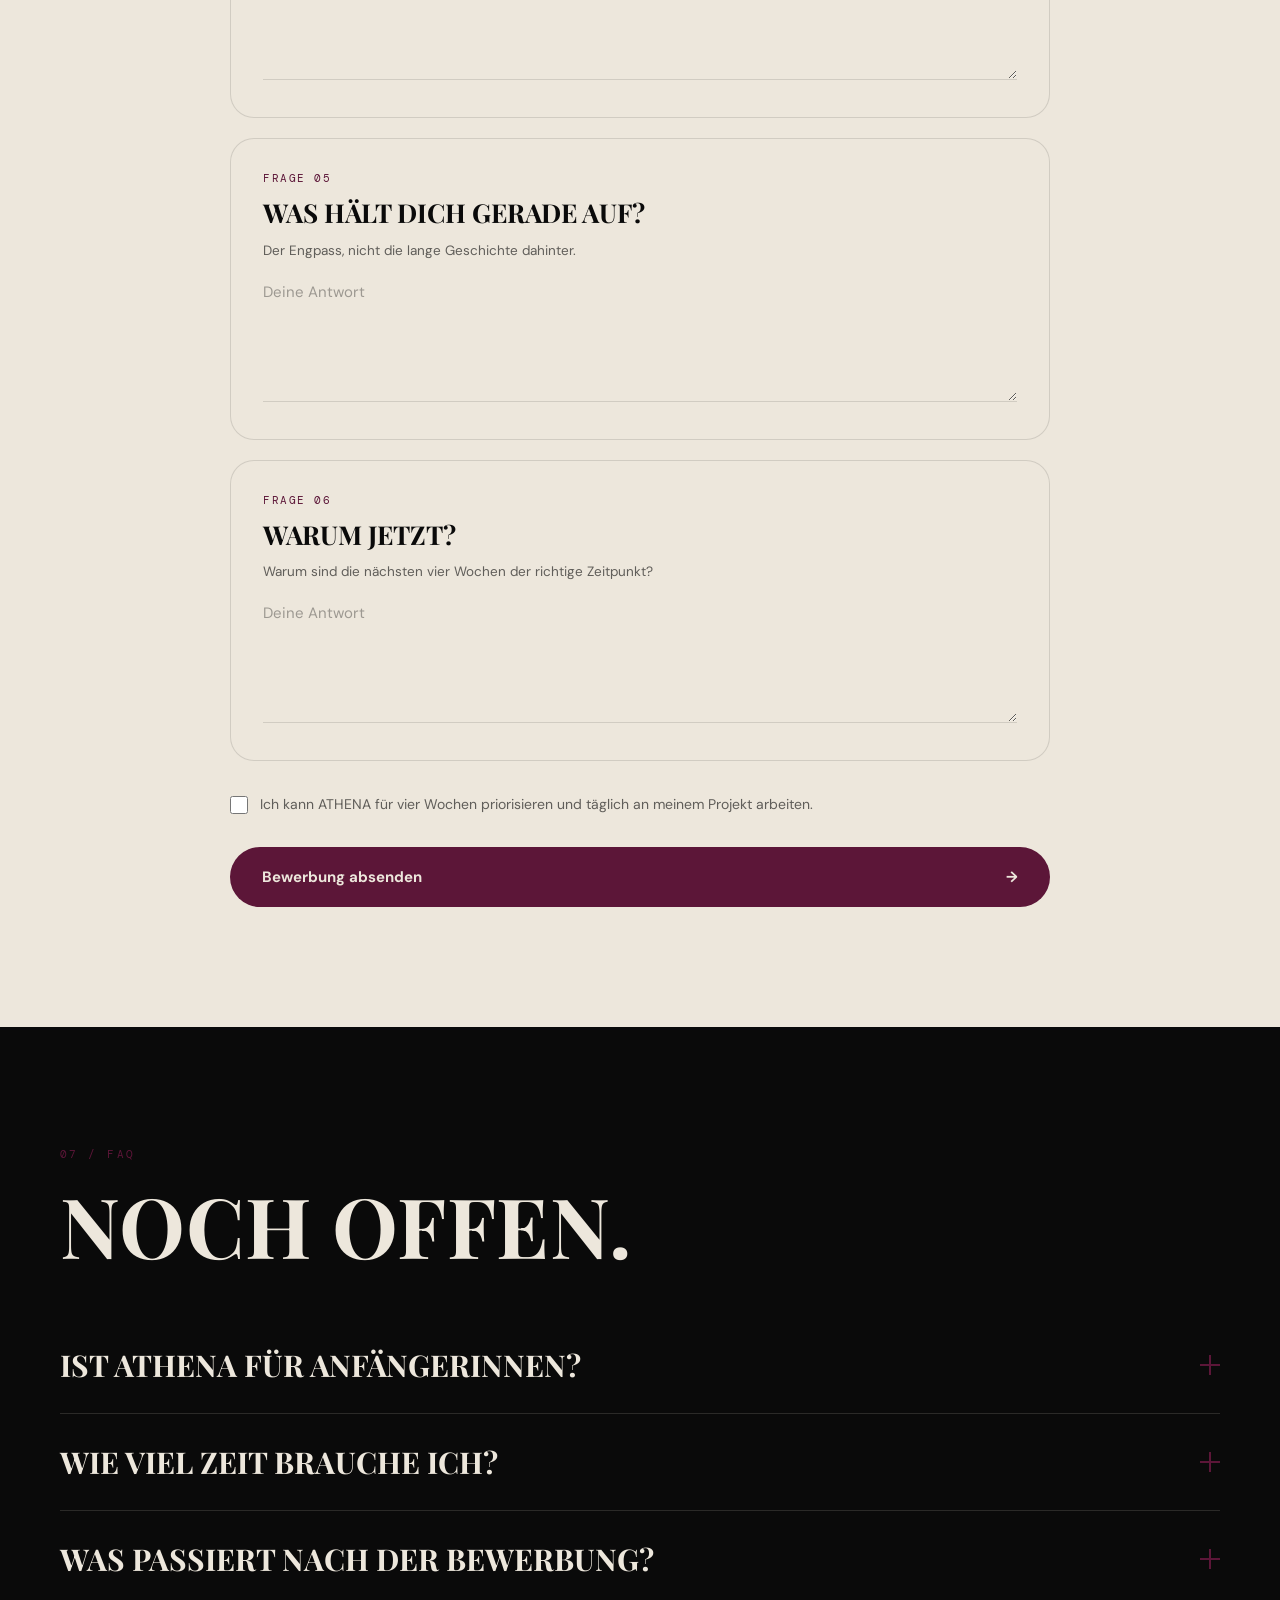
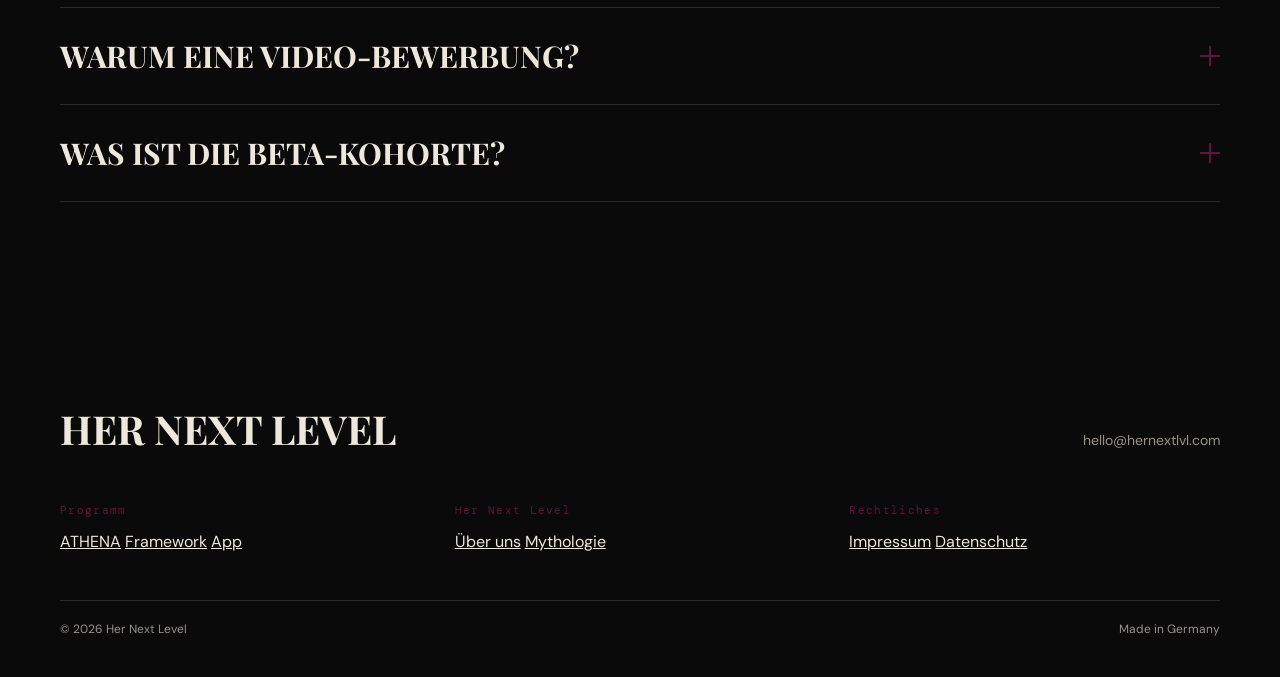
==== commit 3db3419e: "Swap hand-drawn phone icon for the real telephone image Uses Katharina's own AI-generated phone grap" ====
--- a/index.html
+++ b/index.html
@@ -209,7 +209,7 @@
 
   /* ============ 06 / BEWERBUNG ============ */
   .bewerbung-teaser { text-align:center; margin:0 auto 56px; }
-  .phone-icon { width:72px; height:auto; margin:0 auto 20px; display:block; overflow:visible; }
+  .phone-icon { width:64px; height:auto; margin:0 auto 20px; display:block; }
   .teaser-text {
     font-family:'Playfair Display',serif; font-weight:700; text-transform:uppercase;
     font-size:clamp(26px,3.6vw,38px); letter-spacing:0.02em; color:var(--black); line-height:1.15;
@@ -589,21 +589,7 @@
 <section class="section section-light" id="bewerbung">
   <div class="container">
     <div class="bewerbung-teaser reveal">
-      <svg class="phone-icon" viewBox="0 0 120 190" xmlns="http://www.w3.org/2000/svg" aria-hidden="true">
-        <path d="M60 0 C 69 6, 51 12, 60 18 C 69 24, 51 30, 60 36 C 67 41, 55 45, 58 51"
-              fill="none" stroke="var(--pink)" stroke-width="3" stroke-linecap="round"/>
-        <path d="M40 52
-                 C 16 58, 6 84, 20 103
-                 C 27 112, 37 114, 45 107
-                 L 76 148
-                 C 68 156, 67 167, 75 176
-                 C 89 192, 113 184, 116 166
-                 C 118 150, 105 137, 89 140
-                 L 58 99
-                 C 65 92, 65 80, 56 71
-                 C 51 65, 46 58, 40 52 Z"
-              fill="var(--pink)"/>
-      </svg>
+      <img src="assets/images/phone-teaser.png" alt="" class="phone-icon">
       <p class="teaser-text">Are you<span class="teaser-script">ready</span></p>
     </div>
     <p class="eyebrow reveal" style="text-align:center;">06 / BEWERBUNG</p>
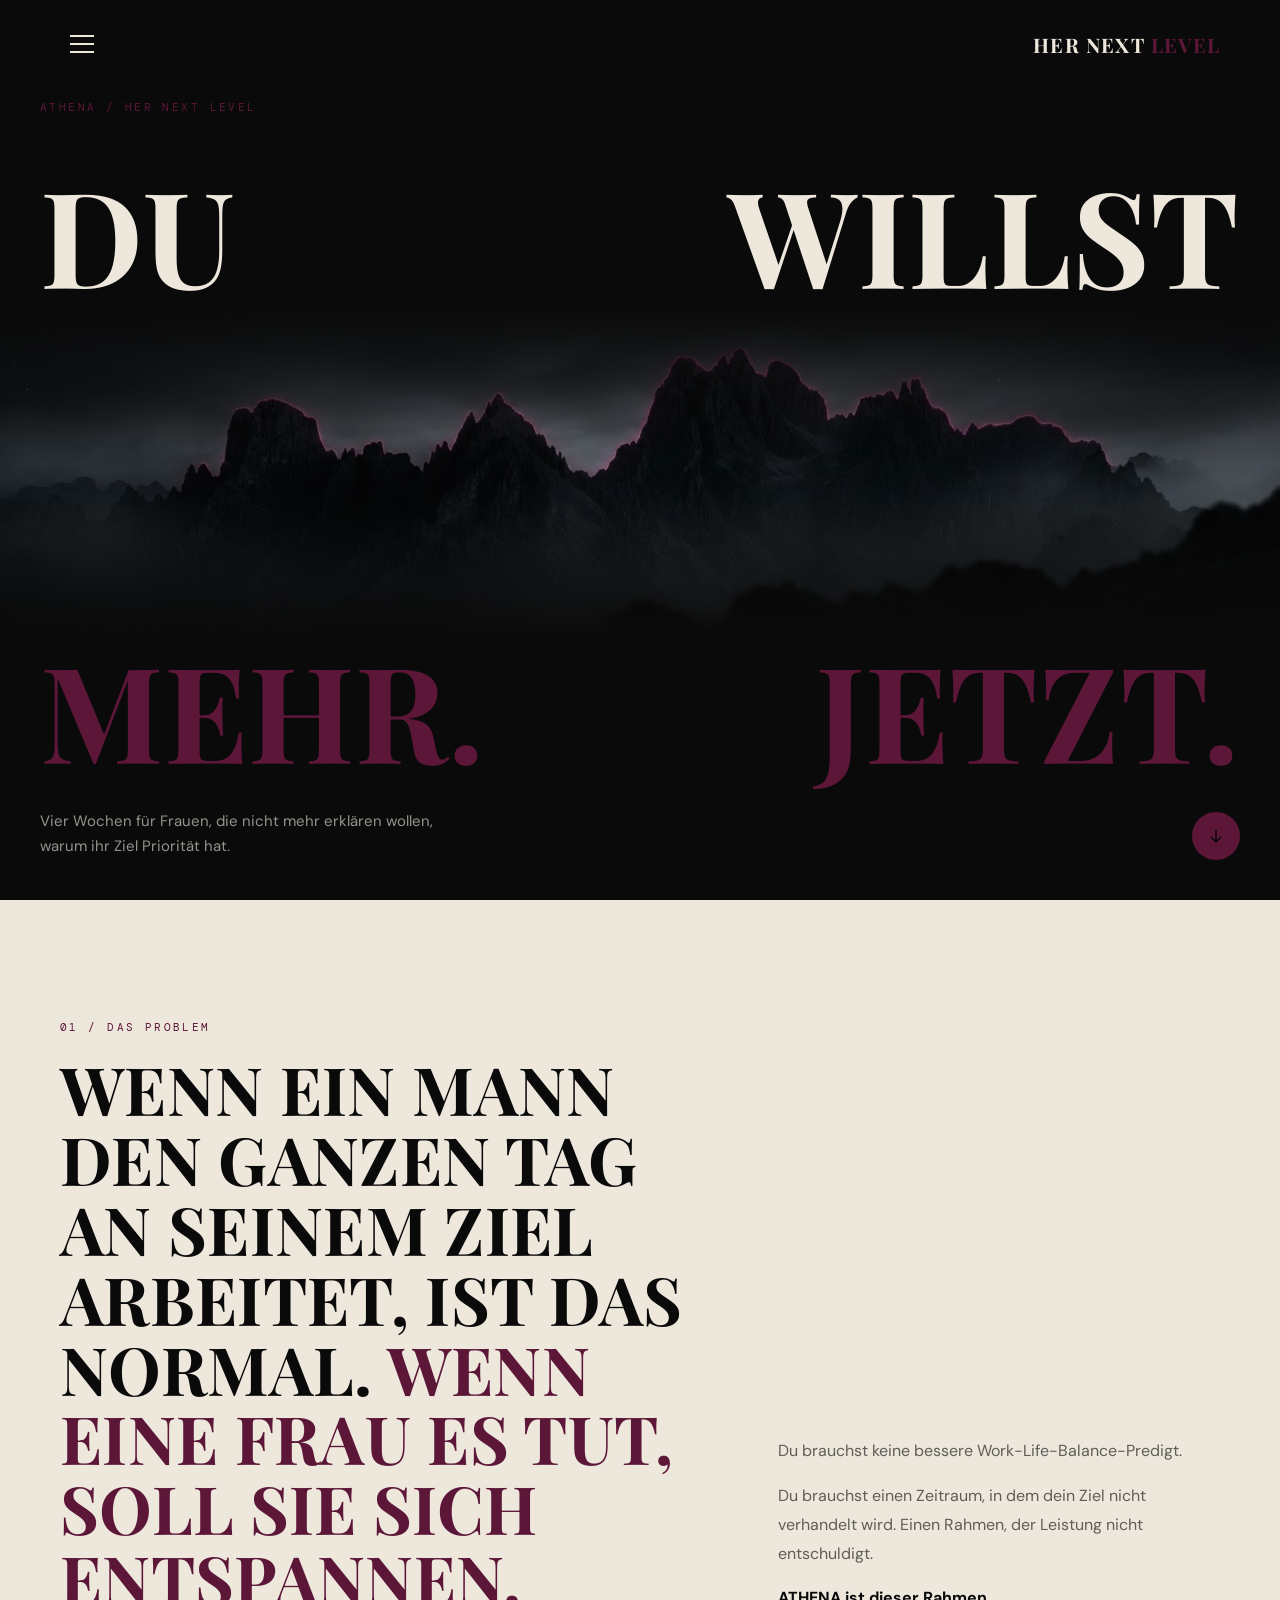
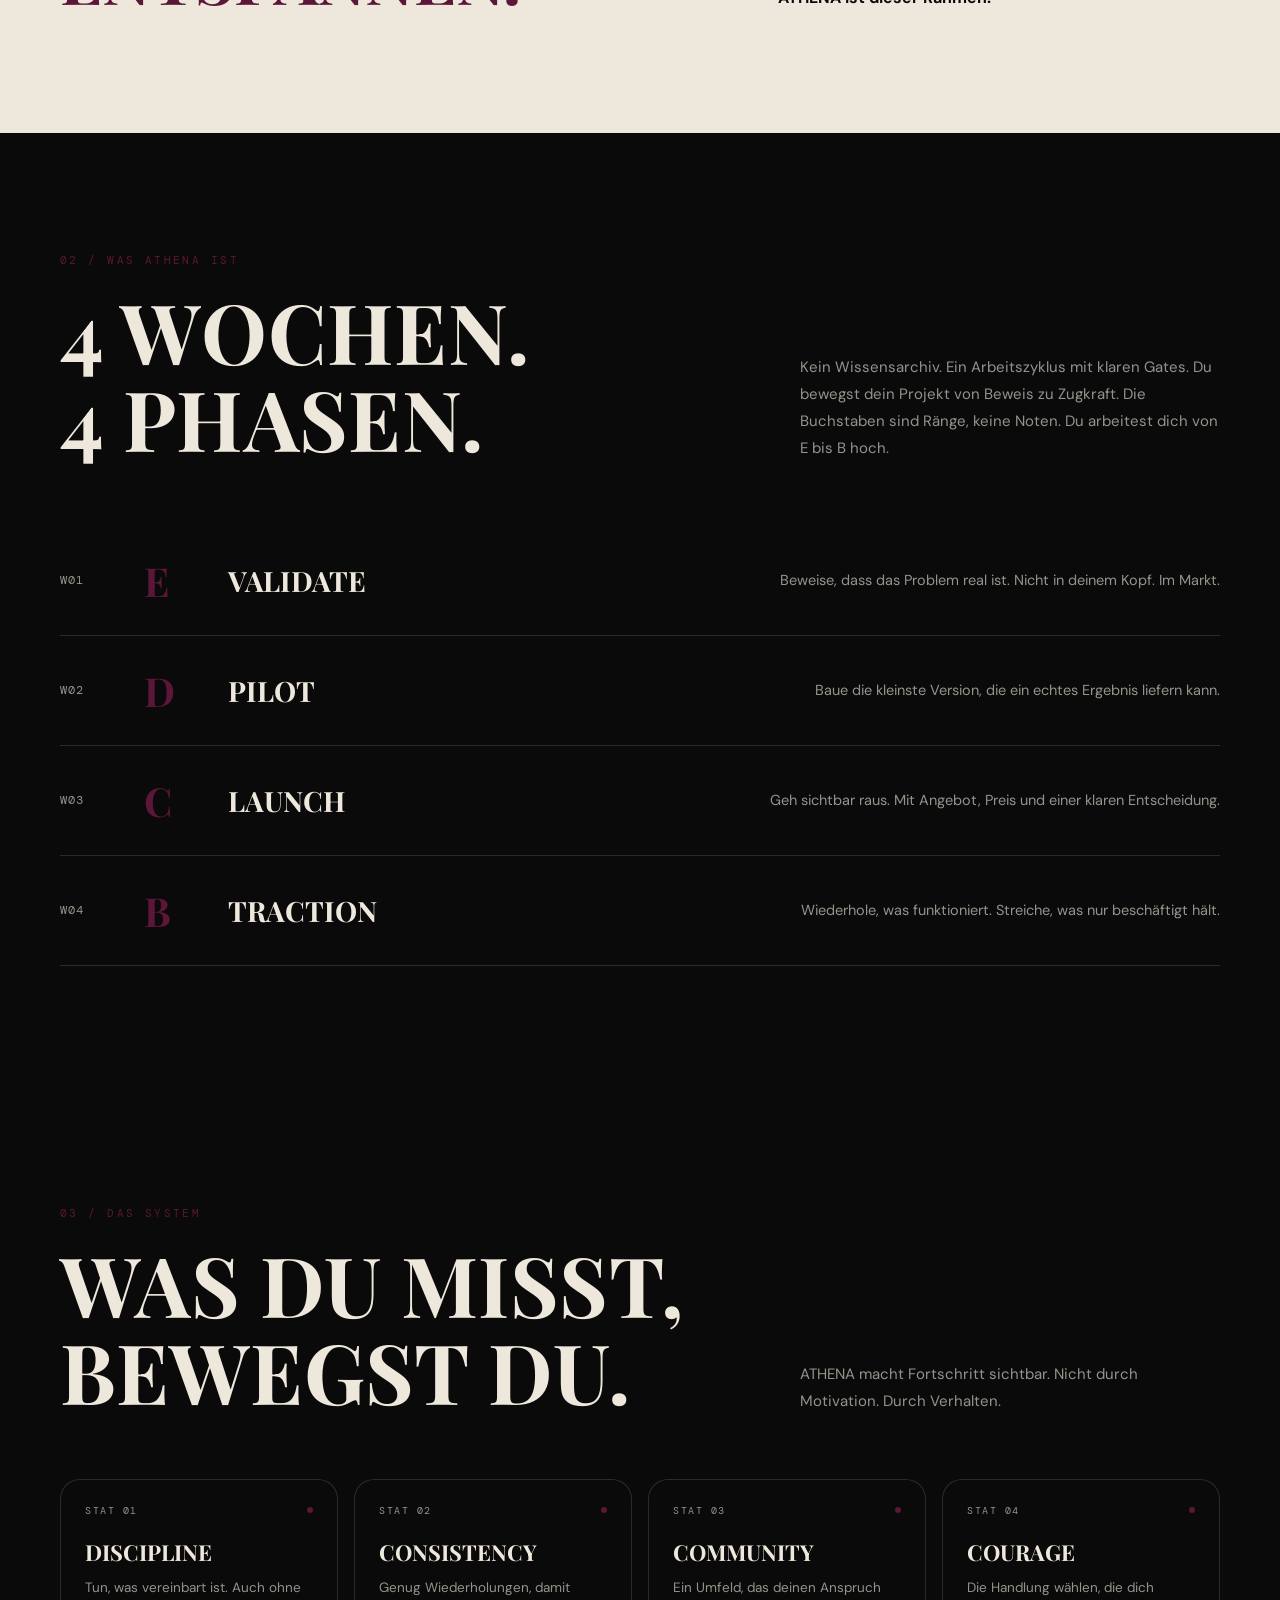
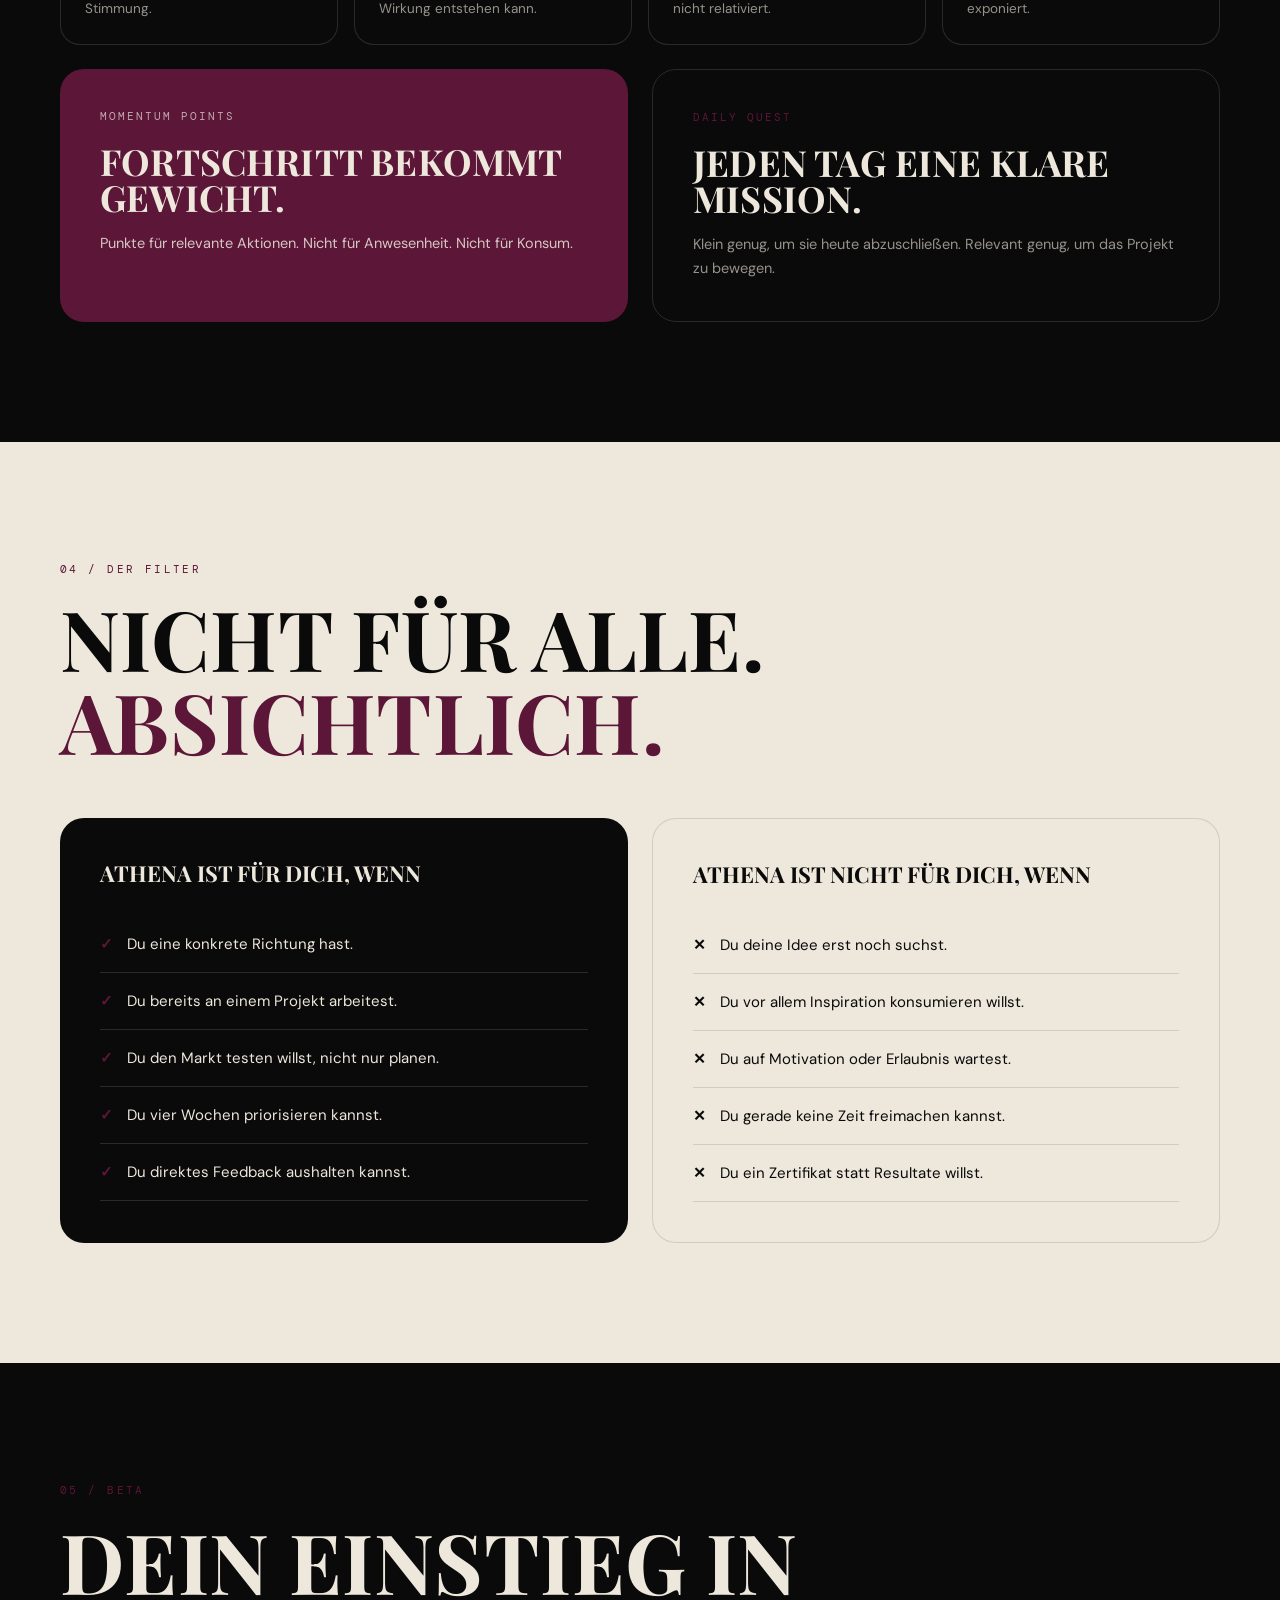
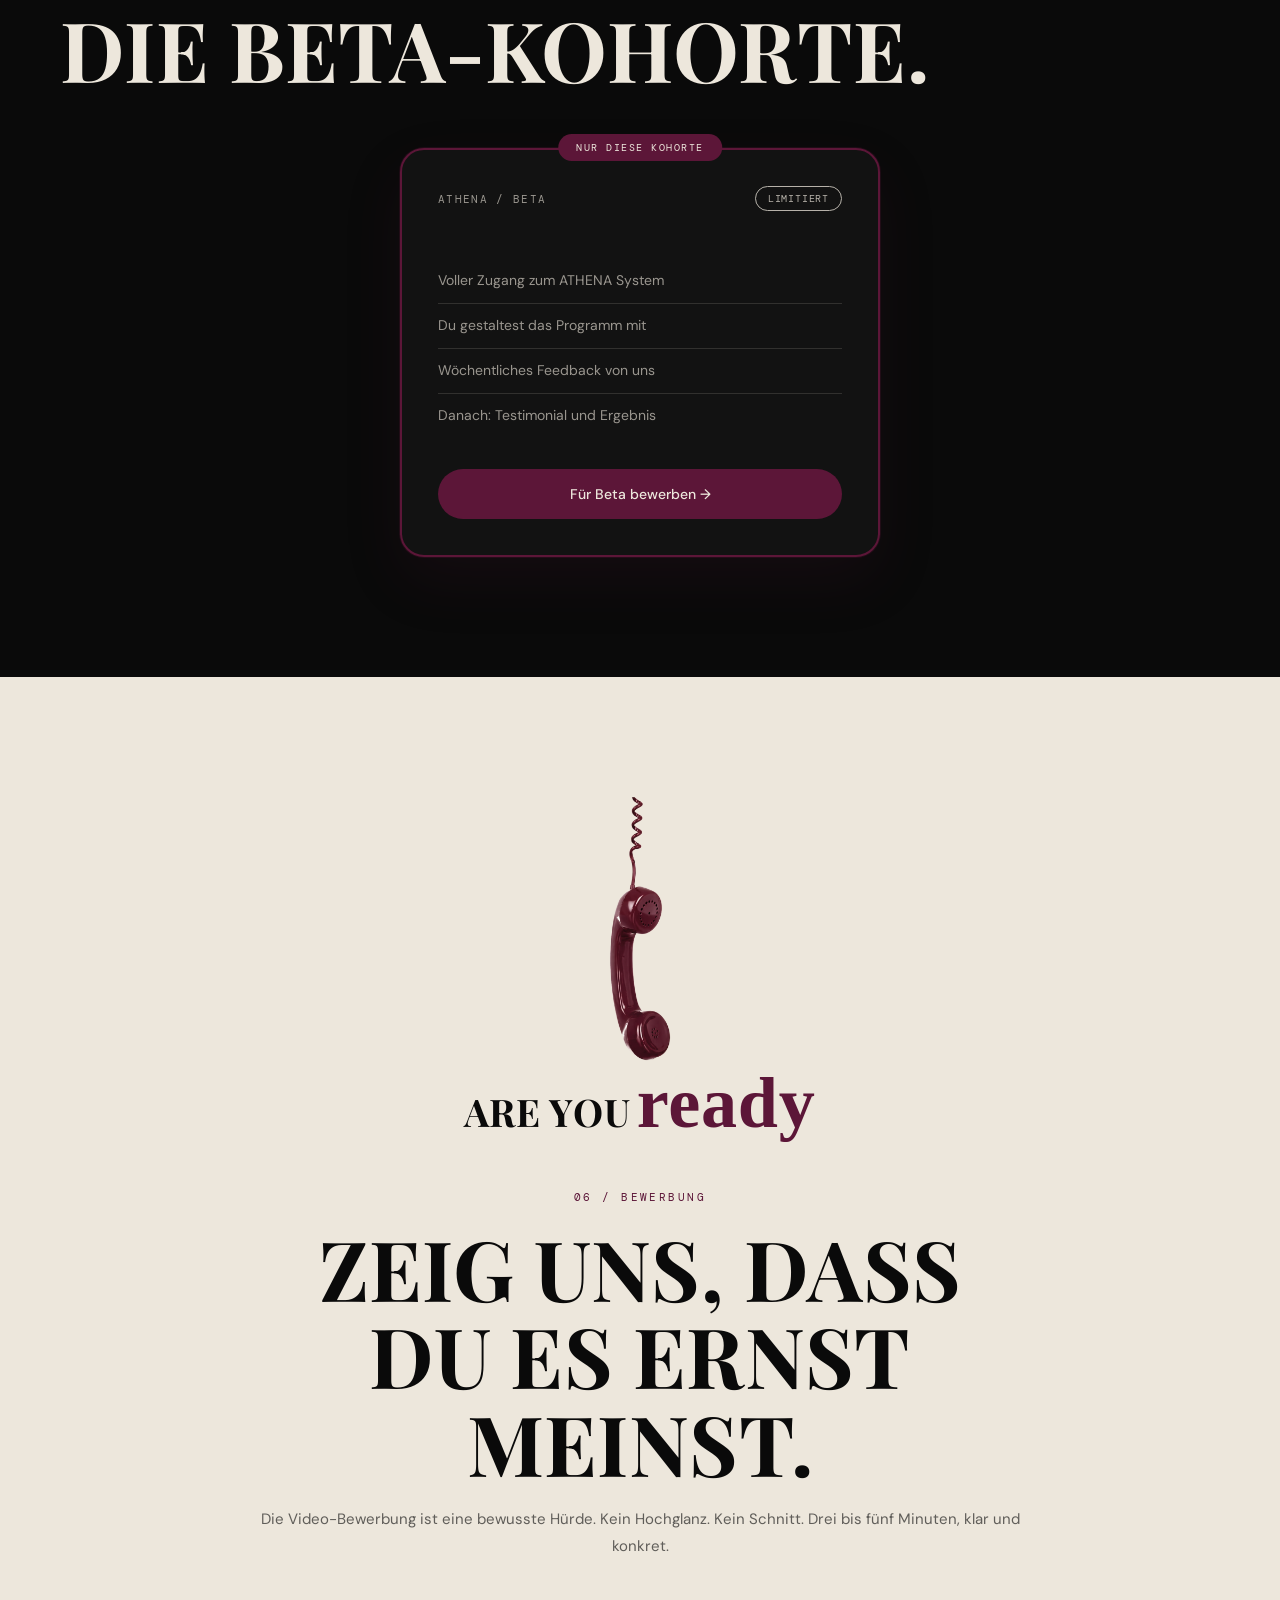
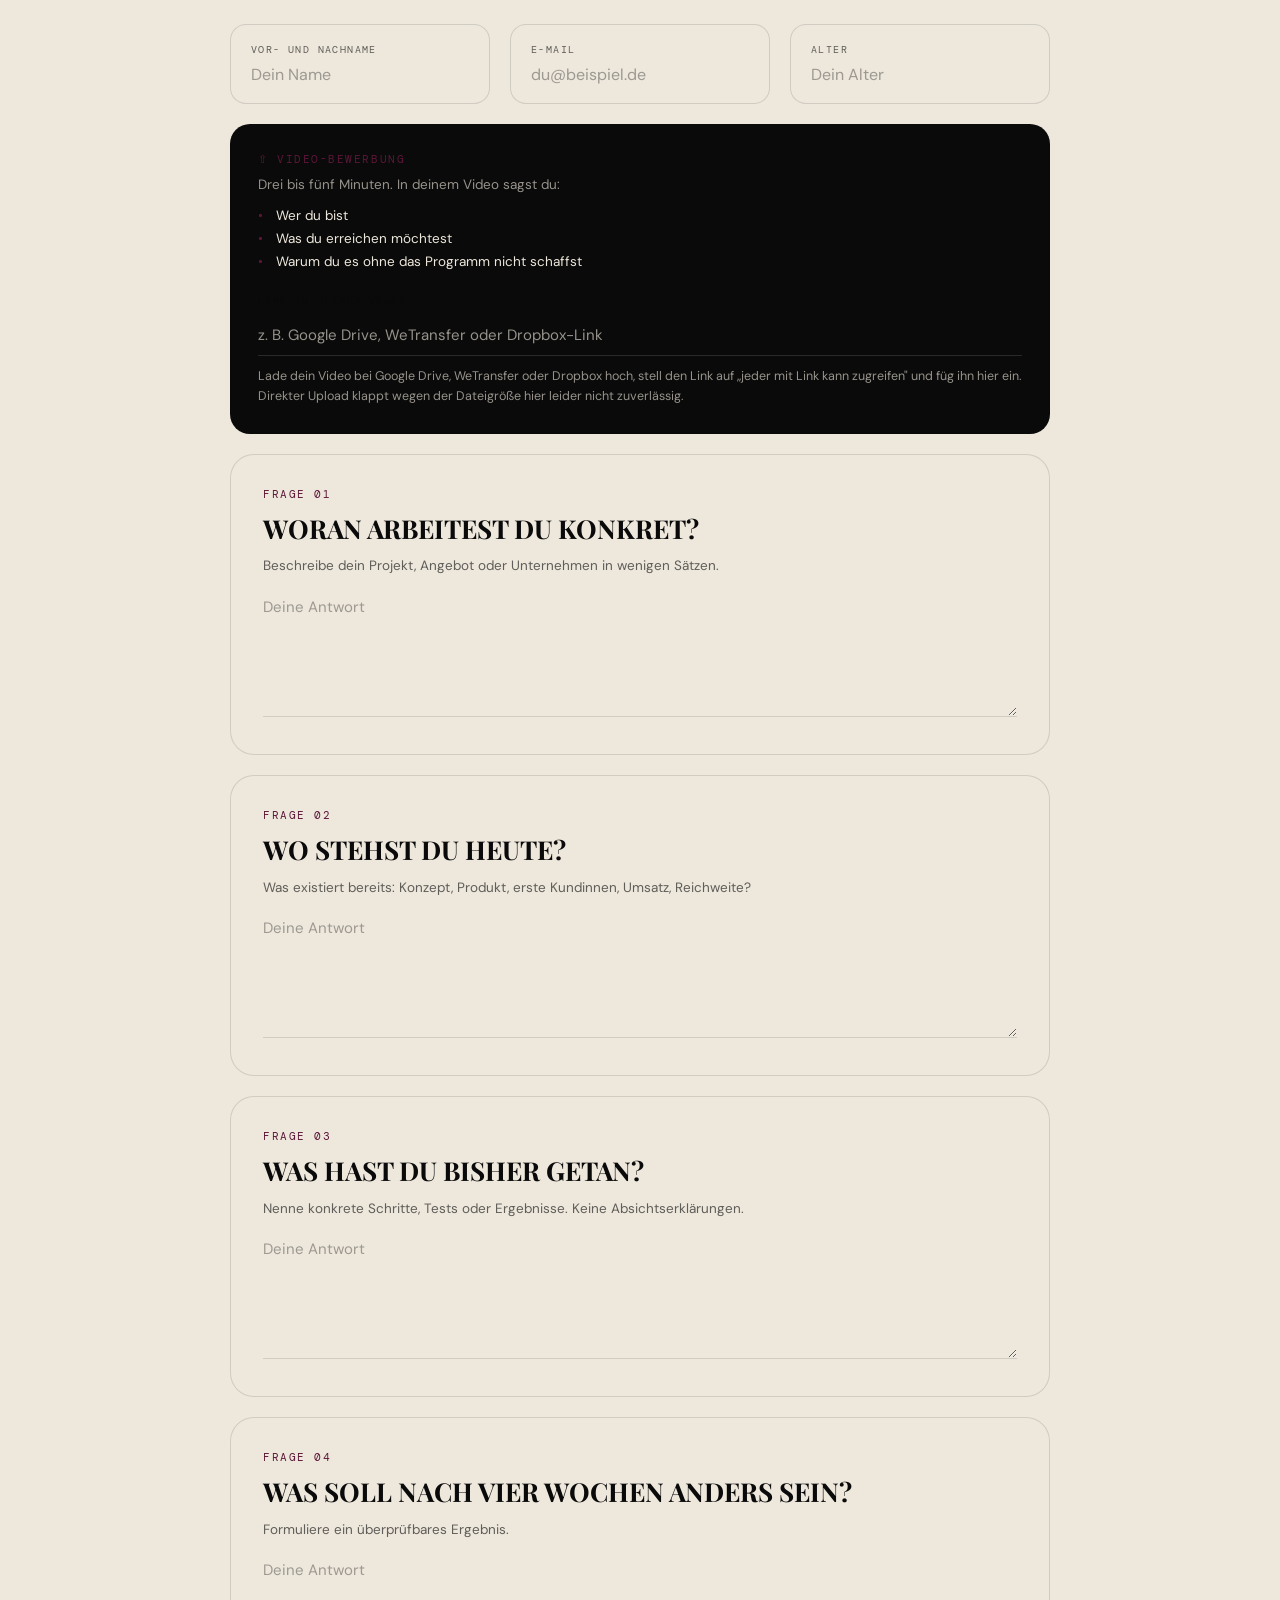
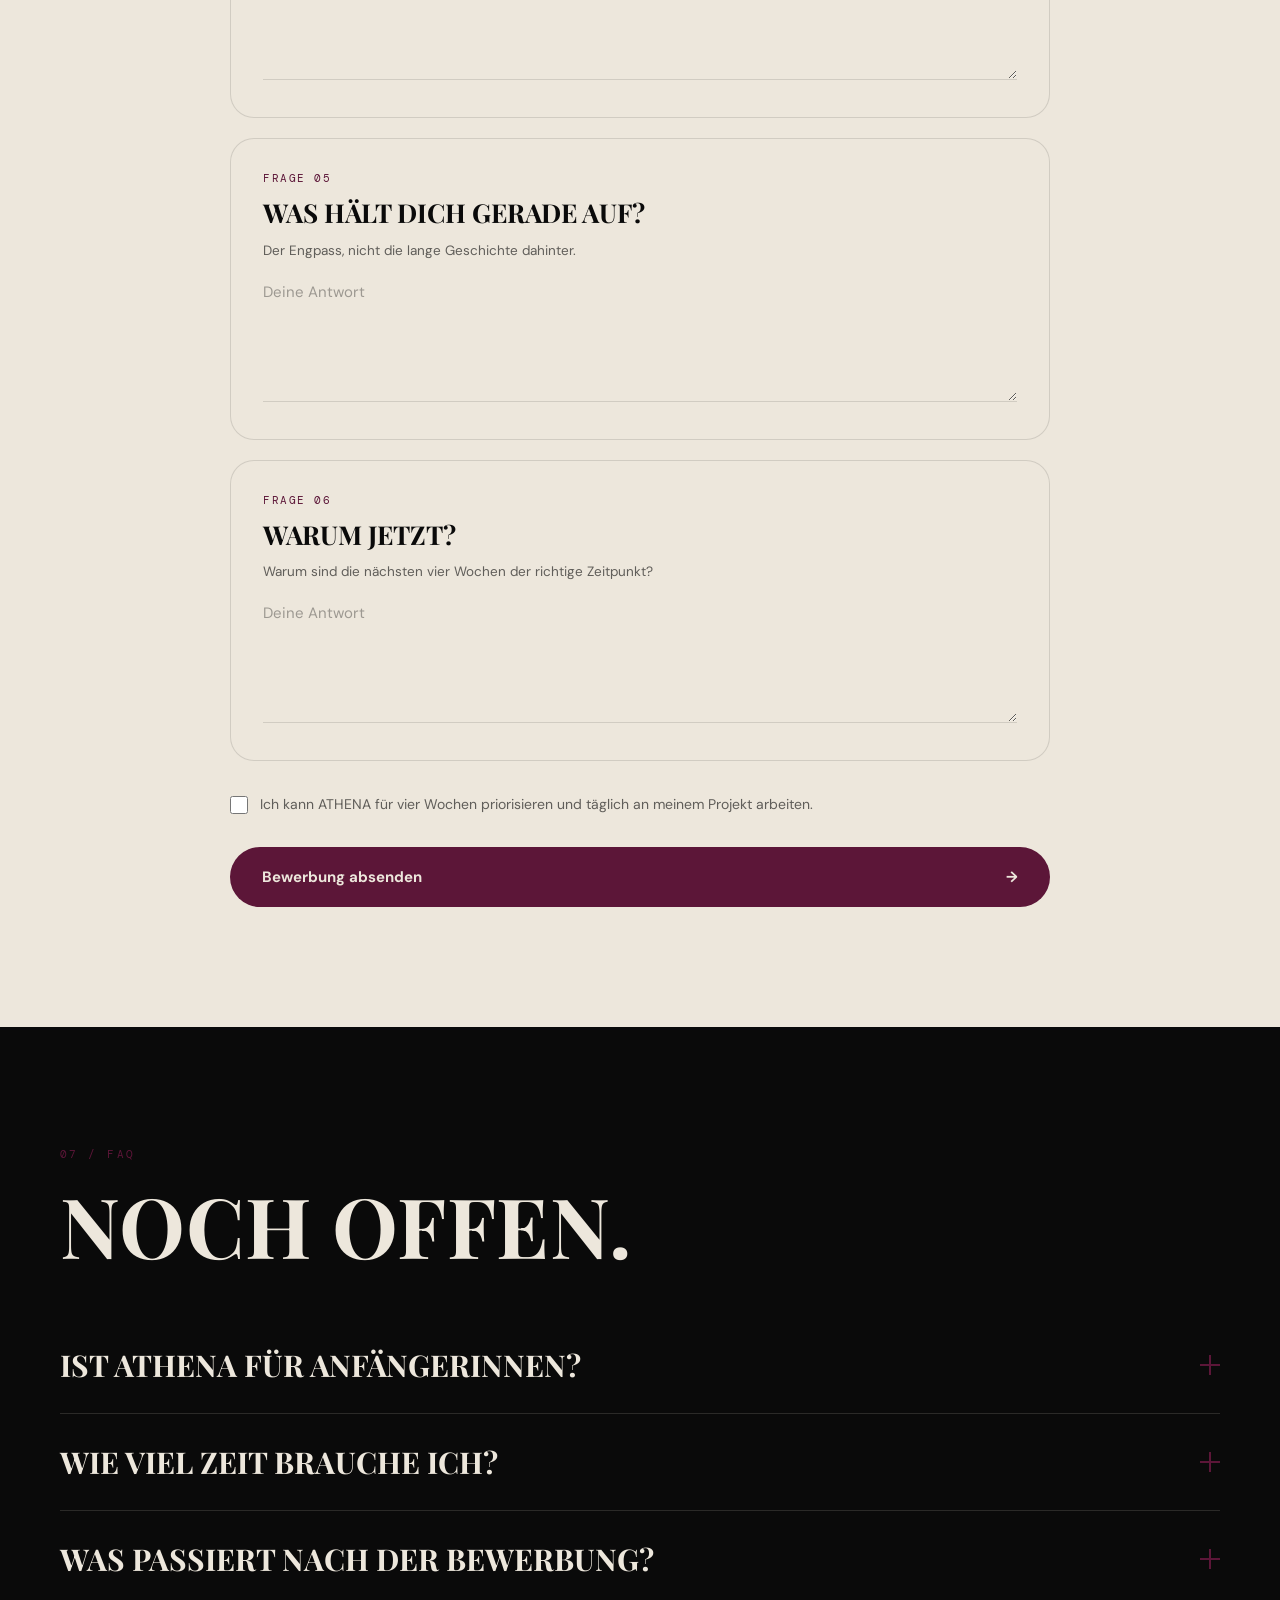
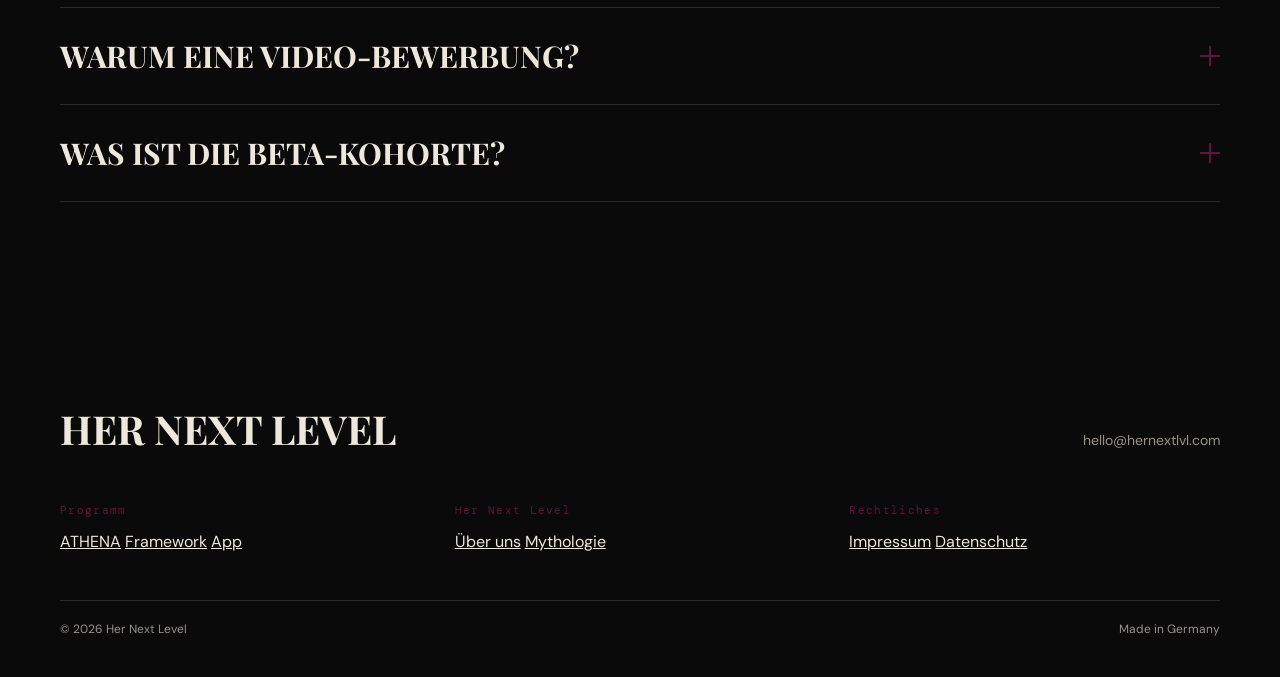
==== commit b3dd5375: "Fix word order in the ATHENA-ist-für-dich checklist Each list item continues the "wenn ..." clause f" ====
--- a/index.html
+++ b/index.html
@@ -536,21 +536,21 @@
       <div class="filter-card dark">
         <p class="filter-card-title">ATHENA IST FÜR DICH, WENN</p>
         <ul class="filter-list">
-          <li><span class="filter-mark">✓</span>Du hast eine konkrete Richtung.</li>
-          <li><span class="filter-mark">✓</span>Du arbeitest bereits an einem Projekt.</li>
-          <li><span class="filter-mark">✓</span>Du willst im Markt testen, nicht nur planen.</li>
-          <li><span class="filter-mark">✓</span>Du kannst vier Wochen priorisieren.</li>
-          <li><span class="filter-mark">✓</span>Du hältst direktes Feedback aus.</li>
+          <li><span class="filter-mark">✓</span>Du eine konkrete Richtung hast.</li>
+          <li><span class="filter-mark">✓</span>Du bereits an einem Projekt arbeitest.</li>
+          <li><span class="filter-mark">✓</span>Du den Markt testen willst, nicht nur planen.</li>
+          <li><span class="filter-mark">✓</span>Du vier Wochen priorisieren kannst.</li>
+          <li><span class="filter-mark">✓</span>Du direktes Feedback aushalten kannst.</li>
         </ul>
       </div>
       <div class="filter-card light">
         <p class="filter-card-title">ATHENA IST NICHT FÜR DICH, WENN</p>
         <ul class="filter-list">
-          <li><span class="filter-mark">✕</span>Du suchst erst noch deine Idee.</li>
-          <li><span class="filter-mark">✕</span>Du willst vor allem Inspiration konsumieren.</li>
-          <li><span class="filter-mark">✕</span>Du wartest auf Motivation oder Erlaubnis.</li>
-          <li><span class="filter-mark">✕</span>Du kannst gerade keine Zeit freimachen.</li>
-          <li><span class="filter-mark">✕</span>Du willst ein Zertifikat statt Resultate.</li>
+          <li><span class="filter-mark">✕</span>Du deine Idee erst noch suchst.</li>
+          <li><span class="filter-mark">✕</span>Du vor allem Inspiration konsumieren willst.</li>
+          <li><span class="filter-mark">✕</span>Du auf Motivation oder Erlaubnis wartest.</li>
+          <li><span class="filter-mark">✕</span>Du gerade keine Zeit freimachen kannst.</li>
+          <li><span class="filter-mark">✕</span>Du ein Zertifikat statt Resultate willst.</li>
         </ul>
       </div>
     </div>
